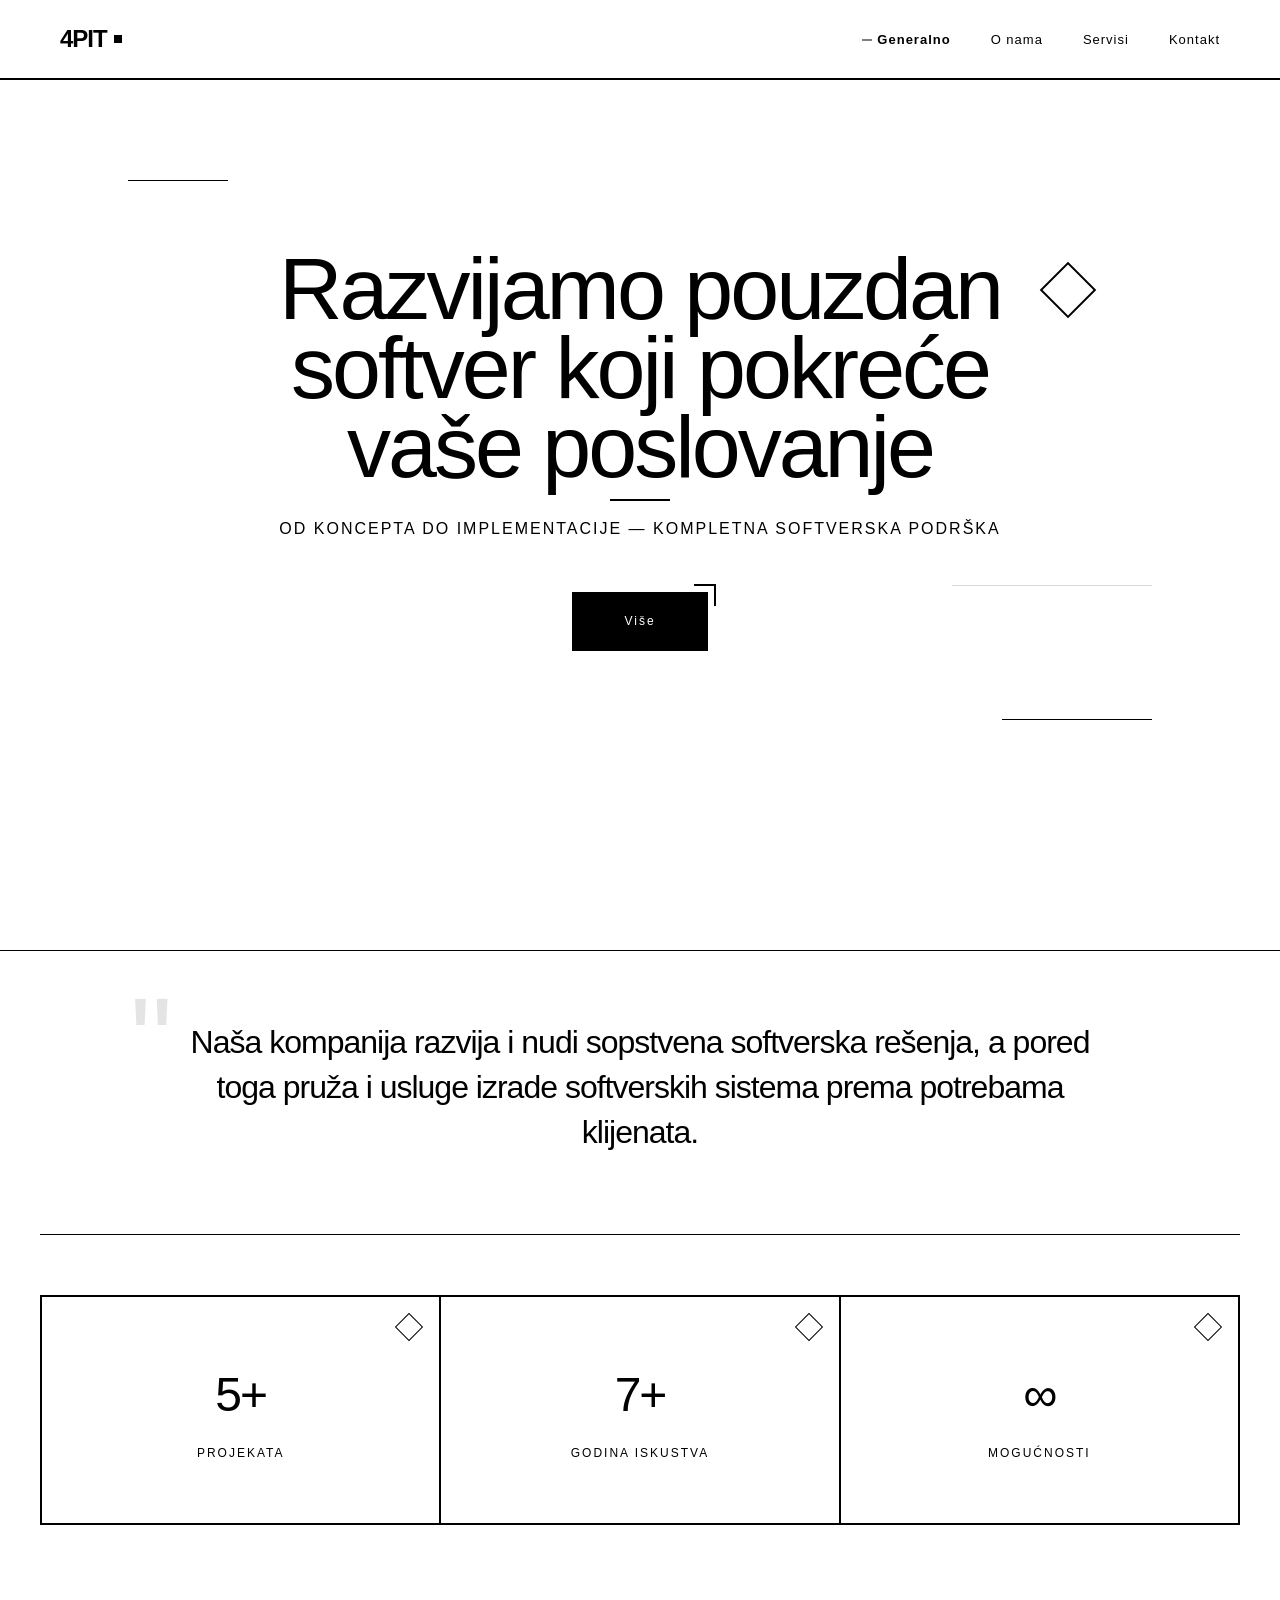
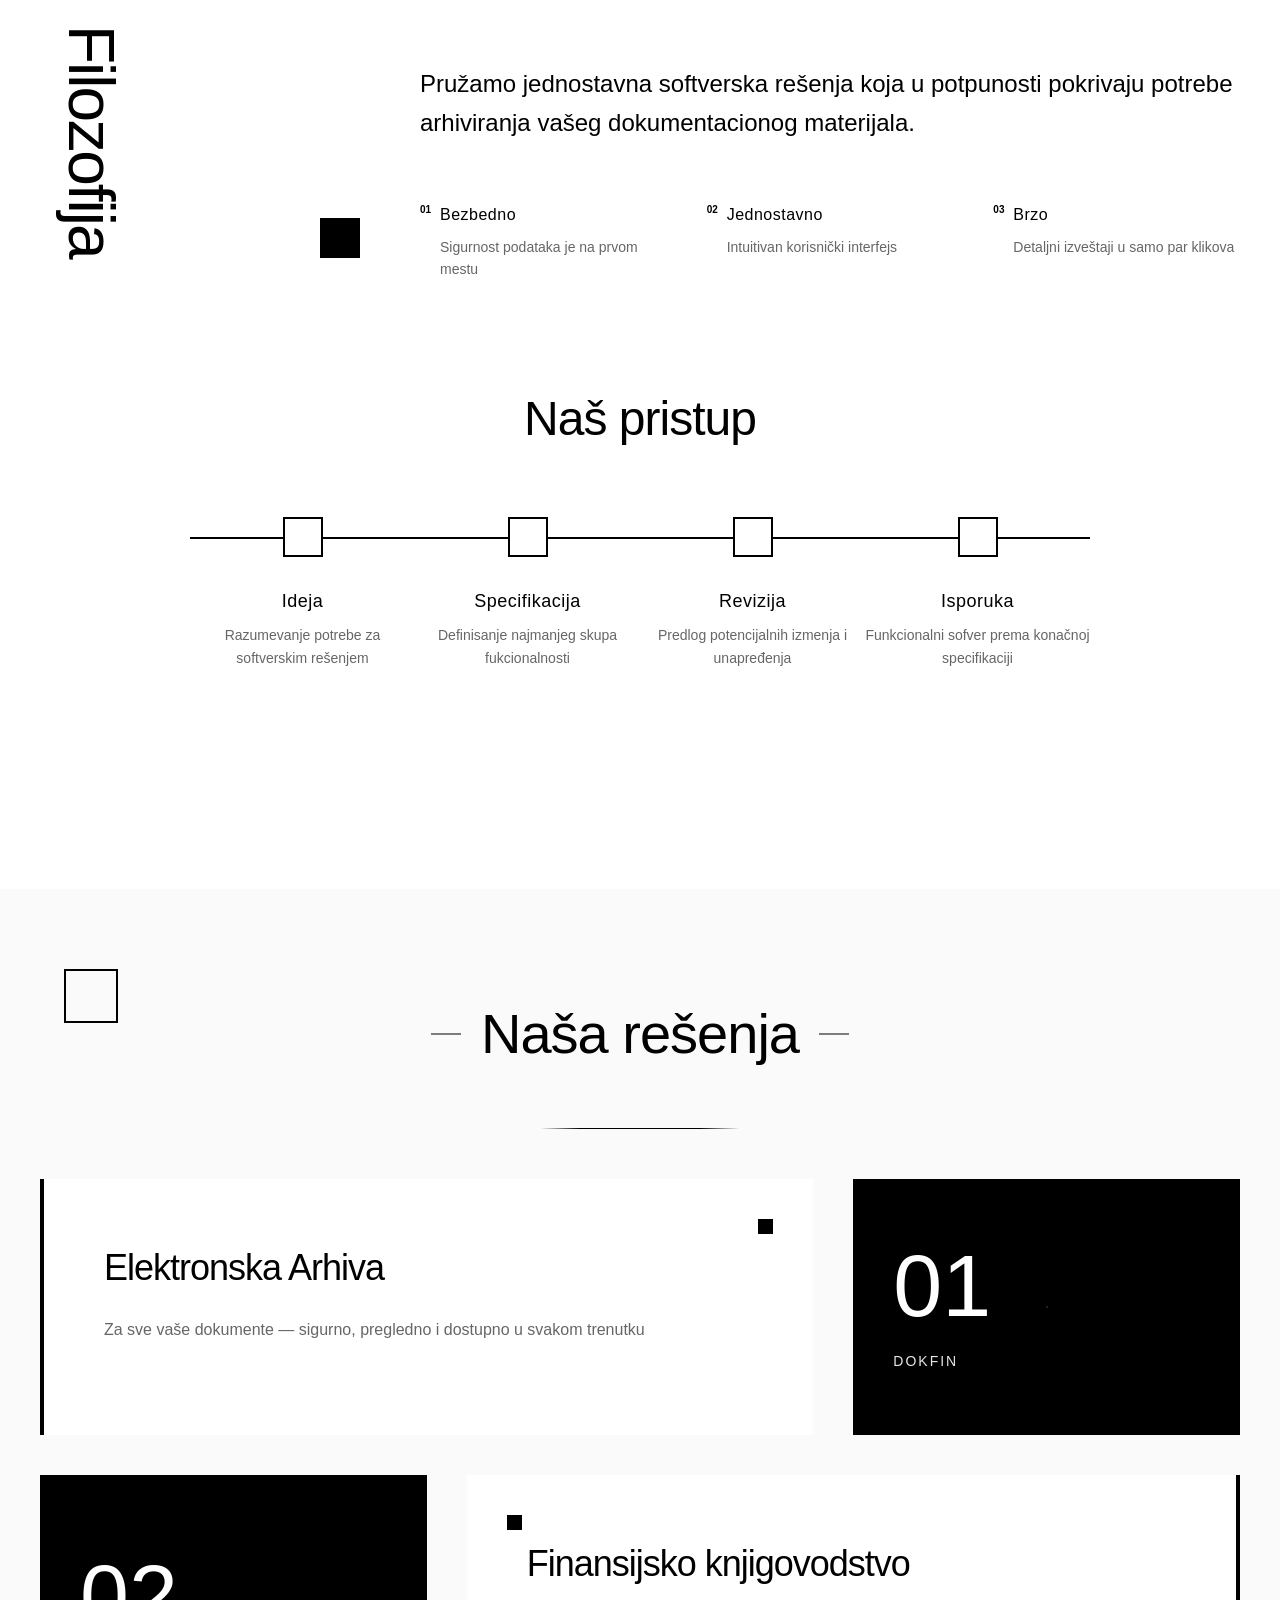
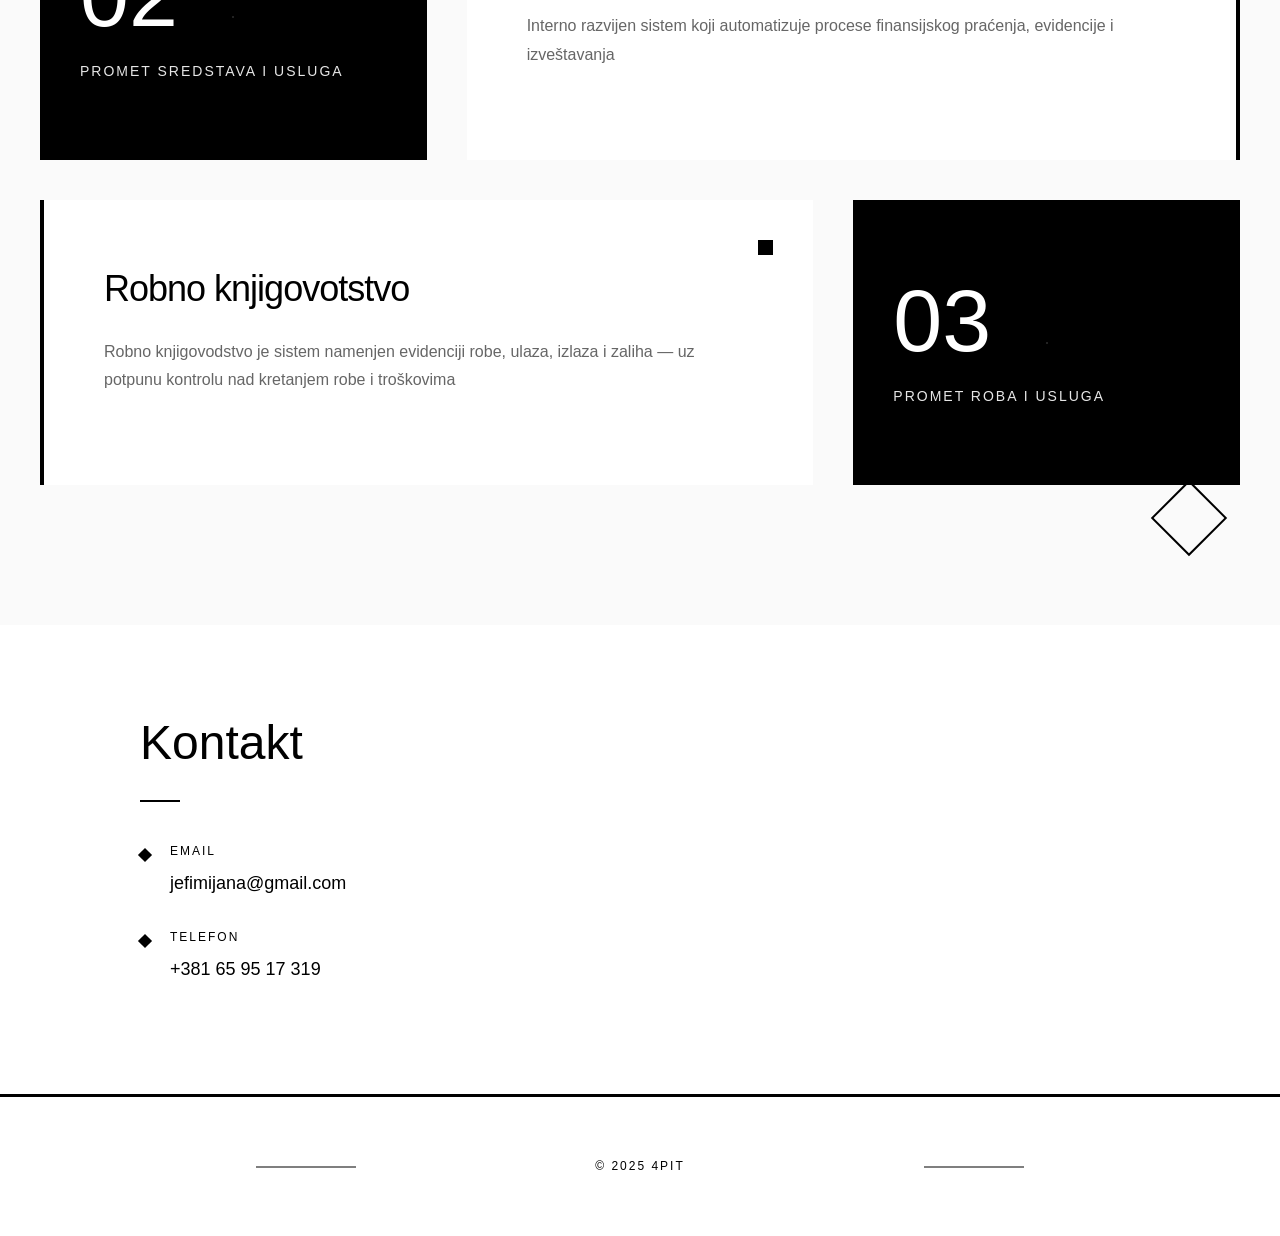
==== index.html @ 0fabfc1c "Refactor" ====
<!DOCTYPE html>
<html lang="sr">

<head>
    <meta charset="UTF-8">
    <meta name="viewport" content="width=device-width, initial-scale=1.0">
    <link rel="icon" type="image/png" href="assets/img/favicon.png">

    <title>4PIT</title>
    <link href="tooplate-minimal-white-style.css" rel="stylesheet">

    <!--

Tooplate 2141 Minimal White

https://www.tooplate.com/view/2141-minimal-white

Free HTML CSS Template

-->
</head>

<body>
    <!-- Navigation -->
    <nav id="navbar">
        <div class="nav-container">
            <a href="#home" class="logo">4PIT</a>
            <div class="menu-toggle" id="menuToggle">
                <span></span>
                <span></span>
                <span></span>
            </div>
            <ul class="nav-links" id="navLinks">
                <li><a href="#home" class="nav-link">Generalno</a></li>
                <li><a href="#about" class="nav-link">O nama</a></li>
                <li><a href="#services" class="nav-link">Servisi</a></li>
                <li><a href="#contact" class="nav-link">Kontakt</a></li>
            </ul>
        </div>
    </nav>

    <!-- Section 1: Hero -->
    <section id="home" class="hero">
        <!-- Animated Objects (Reduced) -->
        <div class="floating-objects">
            <div class="floating-circle"></div>
            <div class="floating-circle"></div>
            <div class="floating-square"></div>
            <div class="floating-line"></div>
        </div>

        <div class="hero-decoration"></div>
        <div class="hero-content">
            <h1>Razvijamo pouzdan softver koji pokreće vaše poslovanje</h1>
            <p class="subtitle">Od koncepta do implementacije — kompletna softverska podrška</p>
            <a href="#about" class="cta-button">Više</a>
        </div>
    </section>

    <!-- Section 2: About - Mixed Layouts -->
    <section id="about" class="about">
        <div class="container">
            <!-- Introduction with large quote -->
            <div class="about-intro fade-in">
                <div class="quote-block">
                    <span class="quote-mark">"</span>
                    <h3>Naša kompanija razvija i nudi sopstvena softverska rešenja, a pored toga
                        pruža i usluge izrade softverskih sistema prema potrebama klijenata.</h3>
                </div>
            </div>

            <div class="black-line"></div>

            <!-- Stats Section -->
            <div class="stats-grid fade-in">
                <div class="stat-item">
                    <div class="stat-number">5+</div>
                    <div class="stat-label">Projekata</div>
                    <div class="stat-decoration"></div>
                </div>
                <div class="stat-item">
                    <div class="stat-number">7+</div>
                    <div class="stat-label">Godina iskustva</div>
                    <div class="stat-decoration"></div>
                </div>
                <div class="stat-item">
                    <div class="stat-number">∞</div>
                    <div class="stat-label">Mogućnosti</div>
                    <div class="stat-decoration"></div>
                </div>
            </div>

            <!-- Philosophy Section with offset layout -->
            <div class="philosophy-section fade-in">
                <div class="philosophy-header">
                    <h2>Filozofija</h2>
                    <div class="header-decoration"></div>
                </div>
                <div class="philosophy-content">
                    <div class="philosophy-main">
                        <p class="lead-text">Pružamo jednostavna softverska rešenja koja u potpunosti pokrivaju potrebe
                            arhiviranja vašeg dokumentacionog materijala.</p>
                    </div>
                    <div class="philosophy-points">
                        <div class="point-item">
                            <span class="point-number">01</span>
                            <h4>Bezbedno</h4>
                            <p>Sigurnost podataka je na prvom mestu</p>
                        </div>
                        <div class="point-item">
                            <span class="point-number">02</span>
                            <h4>Jednostavno</h4>
                            <p>Intuitivan korisnički interfejs</p>
                        </div>
                        <div class="point-item">
                            <span class="point-number">03</span>
                            <h4>Brzo</h4>
                            <p>Detaljni izveštaji u samo par klikova</p>
                        </div>
                    </div>
                </div>
            </div>

            <!-- Process Timeline -->
            <div class="process-timeline fade-in">
                <h2 class="section-subtitle">Naš pristup</h2>
                <div class="timeline-container">
                    <div class="timeline-line"></div>
                    <div class="timeline-item">
                        <div class="timeline-dot"></div>
                        <div class="timeline-content">
                            <h4>Ideja</h4>
                            <p>Razumevanje potrebe za softverskim rešenjem</p>
                        </div>
                    </div>
                    <div class="timeline-item">
                        <div class="timeline-dot"></div>
                        <div class="timeline-content">
                            <h4>Specifikacija</h4>
                            <p>Definisanje najmanjeg skupa fukcionalnosti</p>
                        </div>
                    </div>
                    <div class="timeline-item">
                        <div class="timeline-dot"></div>
                        <div class="timeline-content">
                            <h4>Revizija</h4>
                            <p>Predlog potencijalnih izmenja i unapređenja</p>
                        </div>
                    </div>
                    <div class="timeline-item">
                        <div class="timeline-dot"></div>
                        <div class="timeline-content">
                            <h4>Isporuka</h4>
                            <p>Funkcionalni sofver prema konačnoj specifikaciji</p>
                        </div>
                    </div>
                </div>
            </div>
        </div>
    </section>

    <!-- Section 3: Services - Asymmetric Grid -->
    <section id="services" class="services">
        <div class="container">
            <div class="services-header fade-in">
                <h2>Naša rešenja</h2>
            </div>

            <div class="asymmetric-grid fade-in">
                <div class="service-large">
                    <h3>Elektronska Arhiva</h3>
                    <p>Za sve vaše dokumente — sigurno, pregledno i dostupno u svakom trenutku</p>
                </div>
                <div class="service-small">
                    <div class="service-number">01</div>
                    <h4>DokFin</h4>
                </div>
            </div>

            <div class="asymmetric-grid reverse fade-in">
                <div class="service-small">
                    <div class="service-number">02</div>
                    <h4>Promet sredstava i usluga</h4>
                </div>
                <div class="service-large">
                    <h3>Finansijsko knjigovodstvo</h3>
                    <p>Interno razvijen sistem koji automatizuje procese finansijskog praćenja, evidencije i izveštavanja</p>
                </div>
            </div>

            <div class="asymmetric-grid fade-in">
                <div class="service-large">
                    <h3>Robno knjigovotstvo</h3>
                    <p>Robno knjigovodstvo je sistem namenjen evidenciji robe, ulaza, izlaza i zaliha — uz potpunu
                        kontrolu nad kretanjem robe i troškovima</p>
                </div>
                <div class="service-small">
                    <div class="service-number">03</div>
                    <h4>Promet roba i usluga</h4>
                </div>
            </div>
        </div>
    </section>

    <!-- Section 4: Contact -->
    <section id="contact" class="contact">
        <div class="container">
            <div class="contact-grid fade-in">
                <div class="contact-info">
                    <h2>Kontakt</h2>
                    <div class="info-item">
                        <h4>Email</h4>
                        <p>jefimijana@gmail.com</p>
                    </div>
                    <div class="info-item">
                        <h4>Telefon</h4>
                        <p>+381 65 95 17 319</p>
                    </div>
                </div>
            </div>
        </div>
    </section>

    <!-- Footer -->
    <footer>
        <p>© 2025 4PIT</p>
    </footer>
    <script src="tooplate-minimal-script.js"></script>
</body>

</html>
---- tooplate-minimal-white-style.css ----
/*

Tooplate 2141 Minimal White

https://www.tooplate.com/view/2141-minimal-white

*/

@charset "utf-8";

/* CSS Document */

 * {
            margin: 0;
            padding: 0;
            box-sizing: border-box;
        }

        body {
            font-family: -apple-system, BlinkMacSystemFont, 'Segoe UI', Roboto, 'Helvetica Neue', Arial, sans-serif;
            line-height: 1.6;
            color: #000;
            background: #fff;
            overflow-x: hidden;
            user-select: auto;
        }

        /* Decorative Elements */
        .black-line {
            width: 100%;
            height: 1px;
            background: #000;
            margin: 60px 0;
        }

        .black-block {
            width: 20px;
            height: 20px;
            background: #000;
            position: absolute;
        }

        .vertical-line {
            width: 1px;
            height: 100px;
            background: #000;
            margin: 40px auto;
        }

        /* Navigation */
        nav {
            position: fixed;
            top: 0;
            width: 100%;
            background: rgba(255, 255, 255, 0.98);
            backdrop-filter: blur(10px);
            z-index: 1000;
            padding: 20px 0;
            border-bottom: 2px solid #000;
            transition: all 0.3s ease;
        }

        nav.scrolled {
            padding: 15px 0;
            box-shadow: 0 2px 20px rgba(0, 0, 0, 0.1);
        }

        .nav-container {
            max-width: 1200px;
            margin: 0 auto;
            padding: 0 20px;
            display: flex;
            justify-content: space-between;
            align-items: center;
        }

        .logo {
            font-size: 24px;
            font-weight: 700;
            letter-spacing: -1px;
            position: relative;
            color: #000;
            text-decoration: none;
        }

        .logo::after {
            content: '';
            position: absolute;
            right: -15px;
            top: 50%;
            transform: translateY(-50%);
            width: 8px;
            height: 8px;
            background: #000;
        }

        /* Hamburger Menu */
        .menu-toggle {
            display: none;
            flex-direction: column;
            justify-content: center;
            align-items: center;
            width: 30px;
            height: 30px;
            cursor: pointer;
            z-index: 1001;
        }

        .menu-toggle span {
            display: block;
            width: 25px;
            height: 2px;
            background: #000;
            margin: 3px 0;
            transition: all 0.3s ease;
        }

        .menu-toggle.active span:nth-child(1) {
            transform: rotate(45deg) translate(5px, 5px);
        }

        .menu-toggle.active span:nth-child(2) {
            opacity: 0;
        }

        .menu-toggle.active span:nth-child(3) {
            transform: rotate(-45deg) translate(7px, -6px);
        }

        .nav-links {
            display: flex;
            gap: 40px;
            list-style: none;
        }

        .nav-links a {
            color: #000;
            text-decoration: none;
            font-size: 13px;
            font-weight: 500;
            letter-spacing: 1px;
            transition: all 0.3s ease;
            position: relative;
        }

        .nav-links a::before {
            content: '';
            position: absolute;
            left: -15px;
            top: 50%;
            transform: translateY(-50%);
            width: 0;
            height: 1px;
            background: #000;
            transition: width 0.3s ease;
        }

        .nav-links a:hover::before,
        .nav-links a.active::before {
            width: 10px;
        }

        .nav-links a.active {
            font-weight: 700;
        }

        /* Section 1: Hero */
        .hero {
            min-height: 100vh;
            display: flex;
            align-items: center;
            justify-content: center;
            padding: 80px 20px;
            position: relative;
            overflow: hidden;
        }

        .hero::before {
            content: '';
            position: absolute;
            top: 20%;
            left: 10%;
            width: 100px;
            height: 1px;
            background: #000;
            animation: slideRight 8s ease-in-out infinite;
        }

        .hero::after {
            content: '';
            position: absolute;
            bottom: 20%;
            right: 10%;
            width: 150px;
            height: 1px;
            background: #000;
            animation: slideLeft 8s ease-in-out infinite;
        }

        .hero-decoration {
            position: absolute;
            top: 30%;
            right: 15%;
            width: 40px;
            height: 40px;
            border: 2px solid #000;
            transform: rotate(45deg);
            animation: rotateSquare 10s linear infinite;
        }

        /* Animated Objects (Reduced) */
        .floating-objects {
            position: absolute;
            width: 100%;
            height: 100%;
            top: 0;
            left: 0;
            pointer-events: none;
            z-index: 1;
        }

        .floating-circle {
            position: absolute;
            width: 80px;
            height: 80px;
            border: 1px solid #000;
            border-radius: 50%;
            opacity: 0.2;
            animation: floatUp 18s ease-in-out infinite;
        }

        .floating-circle:nth-child(1) {
            left: 10%;
            bottom: -100px;
            animation-delay: 0s;
            width: 60px;
            height: 60px;
        }

        .floating-circle:nth-child(2) {
            right: 15%;
            bottom: -100px;
            animation-delay: 8s;
            width: 100px;
            height: 100px;
        }

        .floating-square {
            position: absolute;
            width: 30px;
            height: 30px;
            background: #000;
            opacity: 0.08;
            animation: floatDiagonal 25s linear infinite;
            top: 40%;
            left: -50px;
        }

        .floating-line {
            position: absolute;
            height: 1px;
            background: #000;
            opacity: 0.15;
            animation: expandContract 10s ease-in-out infinite;
            width: 200px;
            top: 65%;
            right: 10%;
            transform-origin: center;
        }

        .hero-content {
            text-align: center;
            max-width: 800px;
            animation: fadeInUp 1s ease;
            position: relative;
            z-index: 2;
        }

        /* Animations */
        @keyframes floatUp {
            0%, 100% {
                transform: translateY(0) scale(1);
                opacity: 0;
            }
            10% {
                opacity: 0.2;
            }
            50% {
                transform: translateY(-600px) scale(1.1);
                opacity: 0.05;
            }
            90% {
                opacity: 0;
            }
        }

        @keyframes floatDiagonal {
            0% {
                transform: translate(0, 0) rotate(0deg);
            }
            100% {
                transform: translate(1400px, -300px) rotate(360deg);
            }
        }

        @keyframes expandContract {
            0%, 100% {
                transform: scaleX(0.5) rotate(0deg);
            }
            50% {
                transform: scaleX(1.2) rotate(180deg);
            }
        }

        @keyframes rotateSquare {
            0% {
                transform: rotate(45deg) scale(1);
            }
            25% {
                transform: rotate(135deg) scale(1.1);
            }
            50% {
                transform: rotate(225deg) scale(1);
            }
            75% {
                transform: rotate(315deg) scale(0.9);
            }
            100% {
                transform: rotate(405deg) scale(1);
            }
        }

        @keyframes slideRight {
            0%, 100% {
                transform: translateX(0);
                opacity: 0.5;
            }
            50% {
                transform: translateX(50px);
                opacity: 1;
            }
        }

        @keyframes slideLeft {
            0%, 100% {
                transform: translateX(0);
                opacity: 0.5;
            }
            50% {
                transform: translateX(-50px);
                opacity: 1;
            }
        }

        .hero h1 {
            font-size: clamp(48px, 8vw, 88px);
            font-weight: 100;
            letter-spacing: -3px;
            margin-bottom: 30px;
            line-height: 0.9;
            position: relative;
        }

        .hero h1::after {
            content: '';
            position: absolute;
            bottom: -15px;
            left: 50%;
            transform: translateX(-50%);
            width: 60px;
            height: 2px;
            background: #000;
        }

        .hero .subtitle {
            font-size: 16px;
            color: #000;
            font-weight: 400;
            margin-bottom: 50px;
            letter-spacing: 2px;
            text-transform: uppercase;
        }

        .cta-button {
            display: inline-block;
            padding: 18px 50px;
            background: #000;
            color: #fff;
            text-decoration: none;
            font-size: 12px;
            letter-spacing: 2px;
            transition: all 0.3s ease;
            border: 2px solid #000;
            position: relative;
        }

        .cta-button::before {
            content: '';
            position: absolute;
            top: -10px;
            right: -10px;
            width: 20px;
            height: 20px;
            border-top: 2px solid #000;
            border-right: 2px solid #000;
        }

        .cta-button:hover {
            background: transparent;
            color: #000;
            transform: translate(-5px, -5px);
        }

        /* Section 2: About - Mixed Layouts */
        .about {
            padding: 120px 20px;
            background: #fff;
            position: relative;
        }

        .about::before {
            content: '';
            position: absolute;
            top: 50px;
            left: 0;
            width: 100%;
            height: 1px;
            background: #000;
        }

        .container {
            max-width: 1200px;
            margin: 0 auto;
        }

        /* Quote Block */
        .about-intro {
            margin-bottom: 80px;
        }

        .quote-block {
            max-width: 900px;
            margin: 0 auto;
            text-align: center;
            position: relative;
        }

        .quote-mark {
            font-size: 120px;
            line-height: 1;
            font-weight: 100;
            position: absolute;
            top: -40px;
            left: -60px;
            opacity: 0.1;
        }

        .quote-block h3 {
            font-size: 32px;
            font-weight: 300;
            line-height: 1.4;
            letter-spacing: -1px;
            margin-bottom: 30px;
        }

        .quote-author {
            display: flex;
            align-items: center;
            justify-content: center;
            gap: 20px;
        }

        .author-line {
            width: 50px;
            height: 1px;
            background: #000;
        }

        .quote-author p {
            font-size: 14px;
            letter-spacing: 1px;
            text-transform: uppercase;
            font-weight: 500;
        }

        /* Stats Grid */
        .stats-grid {
            display: grid;
            grid-template-columns: repeat(auto-fit, minmax(200px, 1fr));
            gap: 2px;
            background: #000;
            padding: 2px;
            margin-bottom: 100px;
        }

        .stat-item {
            background: #fff;
            padding: 60px 20px;
            text-align: center;
            position: relative;
        }

        .stat-number {
            font-size: 48px;
            font-weight: 100;
            letter-spacing: -2px;
            margin-bottom: 10px;
        }

        .stat-label {
            font-size: 12px;
            letter-spacing: 2px;
            text-transform: uppercase;
            font-weight: 500;
        }

        .stat-decoration {
            position: absolute;
            top: 20px;
            right: 20px;
            width: 20px;
            height: 20px;
            border: 1px solid #000;
            transform: rotate(45deg);
        }

        /* Philosophy Section */
        .philosophy-section {
            display: grid;
            grid-template-columns: 300px 1fr;
            gap: 80px;
            margin-bottom: 100px;
            align-items: start;
        }

        .philosophy-header {
            position: relative;
        }

        .philosophy-header h2 {
            font-size: 64px;
            font-weight: 100;
            letter-spacing: -2px;
            writing-mode: vertical-rl;
            text-orientation: mixed;
        }

        .header-decoration {
            position: absolute;
            bottom: 0;
            right: -20px;
            width: 40px;
            height: 40px;
            background: #000;
        }

        .philosophy-content {
            padding-top: 40px;
        }

        .lead-text {
            font-size: 24px;
            line-height: 1.6;
            margin-bottom: 60px;
            font-weight: 300;
        }

        .philosophy-points {
            display: grid;
            grid-template-columns: repeat(3, 1fr);
            gap: 40px;
        }

        .point-item {
            position: relative;
            padding-left: 20px;
        }

        .point-number {
            position: absolute;
            left: 0;
            top: 0;
            font-size: 10px;
            font-weight: 700;
        }

        .point-item h4 {
            font-size: 16px;
            font-weight: 500;
            margin-bottom: 8px;
            letter-spacing: 0.5px;
        }

        .point-item p {
            font-size: 14px;
            color: #666;
            line-height: 1.6;
        }

        /* Process Timeline */
        .process-timeline {
            margin-bottom: 100px;
        }

        .section-subtitle {
            font-size: 48px;
            font-weight: 100;
            text-align: center;
            margin-bottom: 60px;
            letter-spacing: -1px;
        }

        .timeline-container {
            position: relative;
            display: flex;
            justify-content: space-between;
            max-width: 900px;
            margin: 0 auto;
        }

        .timeline-line {
            position: absolute;
            top: 20px;
            left: 0;
            right: 0;
            height: 2px;
            background: #000;
            z-index: 0;
        }

        .timeline-item {
            position: relative;
            text-align: center;
            flex: 1;
        }

        .timeline-dot {
            width: 40px;
            height: 40px;
            background: #fff;
            border: 2px solid #000;
            margin: 0 auto 30px;
            position: relative;
            z-index: 1;
            transition: all 0.3s ease;
        }

        .timeline-item:hover .timeline-dot {
            background: #000;
            transform: rotate(45deg);
        }

        .timeline-content h4 {
            font-size: 18px;
            font-weight: 500;
            margin-bottom: 8px;
            letter-spacing: 0.5px;
        }

        .timeline-content p {
            font-size: 14px;
            color: #666;
        }

        /* Values Grid */
        .values-section {
            text-align: center;
        }

        .values-header {
            display: flex;
            align-items: center;
            justify-content: center;
            gap: 30px;
            margin-bottom: 60px;
        }

        .values-header h2 {
            font-size: 48px;
            font-weight: 100;
            letter-spacing: -1px;
        }

        .black-square {
            width: 15px;
            height: 15px;
            background: #000;
        }

        .values-grid {
            display: grid;
            grid-template-columns: repeat(4, 1fr);
            gap: 0;
        }

        .value-card {
            padding: 60px 20px;
            border: 1px solid #000;
            transition: all 0.3s ease;
        }

        .value-card.black {
            background: #000;
            color: #fff;
        }

        .value-icon {
            font-size: 48px;
            font-weight: 100;
            margin-bottom: 20px;
        }

        .value-card h4 {
            font-size: 14px;
            letter-spacing: 2px;
            text-transform: uppercase;
            font-weight: 500;
        }

        .value-card:hover {
            transform: translateY(-10px);
        }

        .split-layout {
            display: grid;
            grid-template-columns: 1fr 2px 1fr;
            gap: 60px;
            align-items: center;
            margin-top: 80px;
        }

        .split-divider {
            width: 2px;
            height: 300px;
            background: #000;
            justify-self: center;
        }

        .split-left {
            text-align: right;
            padding-right: 20px;
        }

        .split-left h2 {
            font-size: 64px;
            font-weight: 100;
            letter-spacing: -2px;
            margin-bottom: 30px;
            position: relative;
        }

        .split-left h2::before {
            content: '';
            position: absolute;
            left: -40px;
            top: 50%;
            width: 30px;
            height: 30px;
            background: #000;
            transform: translateY(-50%);
        }

        .split-right {
            padding-left: 20px;
        }

        .split-right p {
            font-size: 18px;
            line-height: 2;
            margin-bottom: 30px;
        }

        .accent-box {
            display: inline-block;
            padding: 10px 20px;
            border: 1px solid #000;
            font-size: 12px;
            letter-spacing: 1px;
            text-transform: uppercase;
            position: relative;
        }

        .accent-box::after {
            content: '';
            position: absolute;
            bottom: -5px;
            right: -5px;
            width: 100%;
            height: 100%;
            background: #000;
            z-index: -1;
        }

        /* Section 3: Services - Asymmetric Grid */
        .services {
            padding: 100px 20px;
            background: #fafafa;
            position: relative;
        }

        .services::before,
        .services::after {
            content: '';
            position: absolute;
            width: 50px;
            height: 50px;
            border: 2px solid #000;
        }

        .services::before {
            top: 80px;
            left: 5%;
            animation: rotateSlowly 20s linear infinite;
        }

        .services::after {
            bottom: 80px;
            right: 5%;
            transform: rotate(45deg);
            animation: rotateSlowly 20s linear infinite reverse;
        }

        @keyframes rotateSlowly {
            from { transform: rotate(0deg); }
            to { transform: rotate(360deg); }
        }

        .services-header {
            text-align: center;
            margin-bottom: 80px;
            position: relative;
        }

        .services-header h2 {
            font-size: 56px;
            font-weight: 100;
            letter-spacing: -1px;
            margin-bottom: 20px;
            position: relative;
            display: inline-block;
        }

        .services-header h2::before,
        .services-header h2::after {
            content: '';
            position: absolute;
            width: 30px;
            height: 1px;
            background: #000;
            top: 50%;
            transform: translateY(-50%);
        }

        .services-header h2::before {
            left: -50px;
        }

        .services-header h2::after {
            right: -50px;
        }

        .services-header::after {
            content: '';
            position: absolute;
            bottom: -30px;
            left: 50%;
            transform: translateX(-50%);
            width: 200px;
            height: 1px;
            background: linear-gradient(to right, transparent, #000 20%, #000 80%, transparent);
        }

        .asymmetric-grid {
            display: grid;
            grid-template-columns: 2fr 1fr;
            gap: 40px;
            margin-bottom: 40px;
            position: relative;
        }

        .asymmetric-grid.reverse {
            grid-template-columns: 1fr 2fr;
        }

        .service-large * {
            position: relative;
            z-index: 1;
        }

        .service-large {
            background: #fff;
            padding: 60px;
            border-left: 4px solid #000;
            position: relative;
            transition: all 0.4s cubic-bezier(0.25, 0.46, 0.45, 0.94);
            overflow: hidden;
        }

        .service-large::before {
            content: '';
            position: absolute;
            top: 0;
            left: -100%;
            width: 100%;
            height: 100%;
            background: rgba(0, 0, 0, 0.02);
            transition: left 0.6s ease;
            pointer-events: none;
        }

        .service-large:hover::before {
            left: 0;
        }

        .service-large::after {
            content: '';
            position: absolute;
            top: 40px;
            right: 40px;
            width: 15px;
            height: 15px;
            background: #000;
            transition: all 0.3s ease;
            pointer-events: none;
            z-index: 0;
        }

        .service-large:hover::after {
            transform: scale(1.5) rotate(45deg);
        }

        .service-large:hover {
            transform: translateX(10px);
            border-left-width: 8px;
        }

        .asymmetric-grid.reverse .service-large {
            border-left: none;
            border-right: 4px solid #000;
        }

        .asymmetric-grid.reverse .service-large::after {
            right: auto;
            left: 40px;
        }

        .asymmetric-grid.reverse .service-large:hover {
            transform: translateX(-10px);
            border-right-width: 8px;
        }

        .service-small {
            background: #000;
            color: #fff;
            padding: 40px;
            display: flex;
            flex-direction: column;
            justify-content: center;
            position: relative;
            overflow: hidden;
            transition: all 0.4s ease;
        }

        .service-small::before {
            content: '';
            position: absolute;
            top: 50%;
            left: 50%;
            transform: translate(-50%, -50%);
            width: 0;
            height: 0;
            border: 1px solid rgba(255, 255, 255, 0.2);
            border-radius: 50%;
            transition: all 0.6s ease;
            pointer-events: none;
        }

        .service-small:hover::before {
            width: 200px;
            height: 200px;
        }

        .service-number {
            font-size: 88px;
            font-weight: 100;
            line-height: 1;
            margin-bottom: 20px;
            transition: all 0.3s ease;
            position: relative;
        }

        .service-small:hover .service-number {
            transform: scale(1.1);
        }

        .service-large h3,
        .service-large p {
            position: relative;
            z-index: 1;
            user-select: text;
        }

        .service-large h3 {
            font-size: 36px;
            font-weight: 300;
            margin-bottom: 20px;
            letter-spacing: -1px;
            display: inline-block;
        }

        .service-large h3::after {
            content: '';
            position: absolute;
            bottom: -10px;
            left: 0;
            width: 0;
            height: 1px;
            background: #000;
            transition: width 0.3s ease;
        }

        .service-large:hover h3::after {
            width: 100%;
        }

        .service-large p {
            color: #666;
            line-height: 1.8;
            font-size: 16px;
            margin-bottom: 30px;
            user-select: text;
            -webkit-user-select: text;
            -moz-user-select: text;
            -ms-user-select: text;
        }

        .service-tag {
            display: inline-block;
            padding: 8px 16px;
            border: 1px solid #000;
            font-size: 11px;
            letter-spacing: 1px;
            text-transform: uppercase;
            margin-top: 20px;
            transition: all 0.3s ease;
            cursor: pointer;
            position: relative;
            z-index: 1;
            text-decoration: none;
            color: #000;
        }

        .service-tag:hover {
            background: #000;
            color: #fff;
            transform: translateY(-2px);
        }

        .service-small h4 {
            font-size: 14px;
            letter-spacing: 2px;
            text-transform: uppercase;
            font-weight: 400;
            opacity: 0.9;
            transition: all 0.3s ease;
        }

        .service-small:hover h4 {
            opacity: 1;
            letter-spacing: 3px;
        }

        /* Section 4: Contact - Minimal Form */
        .contact {
            background: #fff;
            /* position: relative; */
        }

        .contact-grid {
            display: grid;
            grid-template-columns: 1fr 1px 1fr;
            /* gap: 80px; */
            max-width: 1000px;
            margin: 80px auto 0;
        }

        .contact-divider {
            background: #000;
            width: 1px;
            height: 100%;
        }

        .contact-info {
            padding-right: 40px;
        }

        .contact-info h2 {
            font-size: 48px;
            font-weight: 100;
            margin-bottom: 60px;
            position: relative;
        }

        .contact-info h2::after {
            content: '';
            position: absolute;
            bottom: -20px;
            left: 0;
            width: 40px;
            height: 2px;
            background: #000;
        }

        .info-item {
            margin-bottom: 30px;
            padding-left: 30px;
            position: relative;
        }

        .info-item::before {
            content: '';
            position: absolute;
            left: 0;
            top: 8px;
            width: 10px;
            height: 10px;
            background: #000;
            transform: rotate(45deg);
        }

        .info-item h4 {
            font-size: 12px;
            letter-spacing: 2px;
            text-transform: uppercase;
            margin-bottom: 8px;
            font-weight: 500;
        }

        .info-item p {
            font-size: 18px;
            font-weight: 300;
        }

        .contact-form {
            padding-left: 40px;
        }

        .form-group {
            margin-bottom: 40px;
            position: relative;
        }

        .form-group input,
        .form-group textarea {
            width: 100%;
            padding: 15px 0;
            border: none;
            border-bottom: 2px solid #000;
            background: transparent;
            font-size: 16px;
            font-family: inherit;
            transition: all 0.3s ease;
        }

        .form-group input:focus,
        .form-group textarea:focus {
            outline: none;
            padding-left: 20px;
        }

        .form-group label {
            position: absolute;
            left: 0;
            top: 15px;
            font-size: 14px;
            letter-spacing: 1px;
            text-transform: uppercase;
            transition: all 0.3s ease;
            pointer-events: none;
        }

        .form-group input:focus + label,
        .form-group input:not(:placeholder-shown) + label,
        .form-group textarea:focus + label,
        .form-group textarea:not(:placeholder-shown) + label {
            top: -20px;
            font-size: 11px;
            font-weight: 500;
        }

        .submit-btn {
            padding: 18px 60px;
            background: #000;
            color: #fff;
            border: 2px solid #000;
            font-size: 12px;
            letter-spacing: 2px;
            cursor: pointer;
            transition: all 0.3s ease;
            text-transform: uppercase;
            position: relative;
        }

        .submit-btn::before {
            content: '';
            position: absolute;
            bottom: -8px;
            left: -8px;
            width: 30px;
            height: 30px;
            border-bottom: 2px solid #000;
            border-left: 2px solid #000;
        }

        .submit-btn:hover {
            background: transparent;
            color: #000;
            transform: translate(3px, 3px);
        }

        /* Footer */
        footer {
            margin-top: 80px;
            padding: 60px 20px;
            text-align: center;
            border-top: 3px solid #000;
            background: #fff;
            position: relative;
        }

        footer::before,
        footer::after {
            content: '';
            position: absolute;
            top: 50%;
            transform: translateY(-50%);
            width: 100px;
            height: 1px;
            background: #000;
        }

        footer::before {
            left: 20%;
        }

        footer::after {
            right: 20%;
        }

        footer p {
            color: #000;
            font-size: 12px;
            letter-spacing: 2px;
            text-transform: uppercase;
            font-weight: 500;
        }

        /* Animations */
        @keyframes fadeInUp {
            from {
                opacity: 0;
                transform: translateY(30px);
            }
            to {
                opacity: 1;
                transform: translateY(0);
            }
        }

        .fade-in {
            opacity: 0;
            transform: translateY(30px);
            transition: all 0.8s ease;
        }

        .fade-in.visible {
            opacity: 1;
            transform: translateY(0);
        }

        /* Mobile responsive */
        @media (max-width: 1000px) {
            footer::before,
            footer::after {
                display: none;
            }
        }

        @media (max-width: 768px) {
            .menu-toggle {
                display: flex;
            }

            .nav-links {
                display: none;
                position: fixed;
                top: 0;
                right: 0;
                width: 100%;
                height: 100vh;
                background: rgba(255, 255, 255, 0.98);
                flex-direction: column;
                justify-content: center;
                align-items: center;
                gap: 30px;
                z-index: 1000;
            }

            .nav-links.active {
                display: flex;
            }

            .nav-links a {
                font-size: 18px;
                letter-spacing: 2px;
            }

            .nav-links a::before {
                display: none;
            }

            .nav-links a.active {
                position: relative;
            }

            .nav-links a.active::after {
                content: '';
                position: absolute;
                bottom: -10px;
                left: 50%;
                transform: translateX(-50%);
                width: 30px;
                height: 2px;
                background: #000;
            }

            /* About section mobile */
            .quote-mark {
                font-size: 80px;
                left: -30px;
                top: -20px;
            }

            .quote-block h3 {
                font-size: 24px;
            }

            .stats-grid {
                grid-template-columns: repeat(2, 1fr);
            }

            .philosophy-section {
                grid-template-columns: 1fr;
                gap: 40px;
            }

            .philosophy-header h2 {
                writing-mode: horizontal-tb;
                font-size: 48px;
            }

            .header-decoration {
                position: static;
                width: 60px;
                height: 2px;
                margin-top: 20px;
            }

            .philosophy-points {
                grid-template-columns: 1fr;
                gap: 30px;
            }

            .timeline-container {
                flex-direction: column;
                gap: 40px;
            }

            .timeline-line {
                width: 2px;
                height: 100%;
                top: 0;
                left: 20px;
                right: auto;
            }

            .timeline-item {
                display: flex;
                align-items: center;
                gap: 30px;
                text-align: left;
            }

            .timeline-dot {
                margin: 0;
                flex-shrink: 0;
            }

            .values-grid {
                grid-template-columns: repeat(2, 1fr);
            }

            .values-header h2 {
                font-size: 36px;
            }

            .split-layout {
                grid-template-columns: 1fr;
                gap: 40px;
            }

            .split-divider {
                width: 100px;
                height: 2px;
            }

            .split-left {
                text-align: left;
                padding-right: 0;
            }

            .split-left h2::before {
                display: none;
            }

            .asymmetric-grid,
            .asymmetric-grid.reverse {
                grid-template-columns: 1fr;
            }

            .asymmetric-grid.reverse .service-large {
                border-right: none;
                border-left: 4px solid #000;
            }

            .asymmetric-grid.reverse .service-large::after {
                left: auto;
                right: 20px;
            }

            .asymmetric-grid.reverse .service-large:hover {
                transform: translateX(10px);
                border-left-width: 8px;
                border-right-width: 4px;
            }

            .contact-grid {
                grid-template-columns: 1fr;
                gap: 60px;
            }

            .contact-divider {
                width: 100px;
                height: 2px;
                margin: 0 auto;
            }

            .contact-info,
            .contact-form {
                padding: 0;
            }

            .hero h1 {
                font-size: 48px;
            }

            .services-header h2,
            .split-left h2 {
                font-size: 36px;
            }

            .services-header h2::before,
            .services-header h2::after {
                display: none;
            }

            .service-large {
                padding: 40px;
            }

            .service-large::after {
                top: 20px;
                right: 20px;
            }

            .service-tag {
                padding: 6px 12px;
                font-size: 10px;
            }

            .service-number {
                font-size: 60px;
            }

            .hero-decoration {
                display: none;
            }

            .hero::before,
            .hero::after {
                width: 50px;
            }

            /* Hide some animated objects on mobile for performance */
            .floating-objects {
                opacity: 0.5;
            }

            .floating-circle:nth-child(2) {
                display: none;
            }

            .services::before,
            .services::after {
                width: 30px;
                height: 30px;
            }

            footer::before,
            footer::after {
                display: none;
            }
        }
        /* Accessibility - Reduced Motion */
        @media (prefers-reduced-motion: reduce) {
            * {
                animation: none !important;
                transition: none !important;
            }
        }
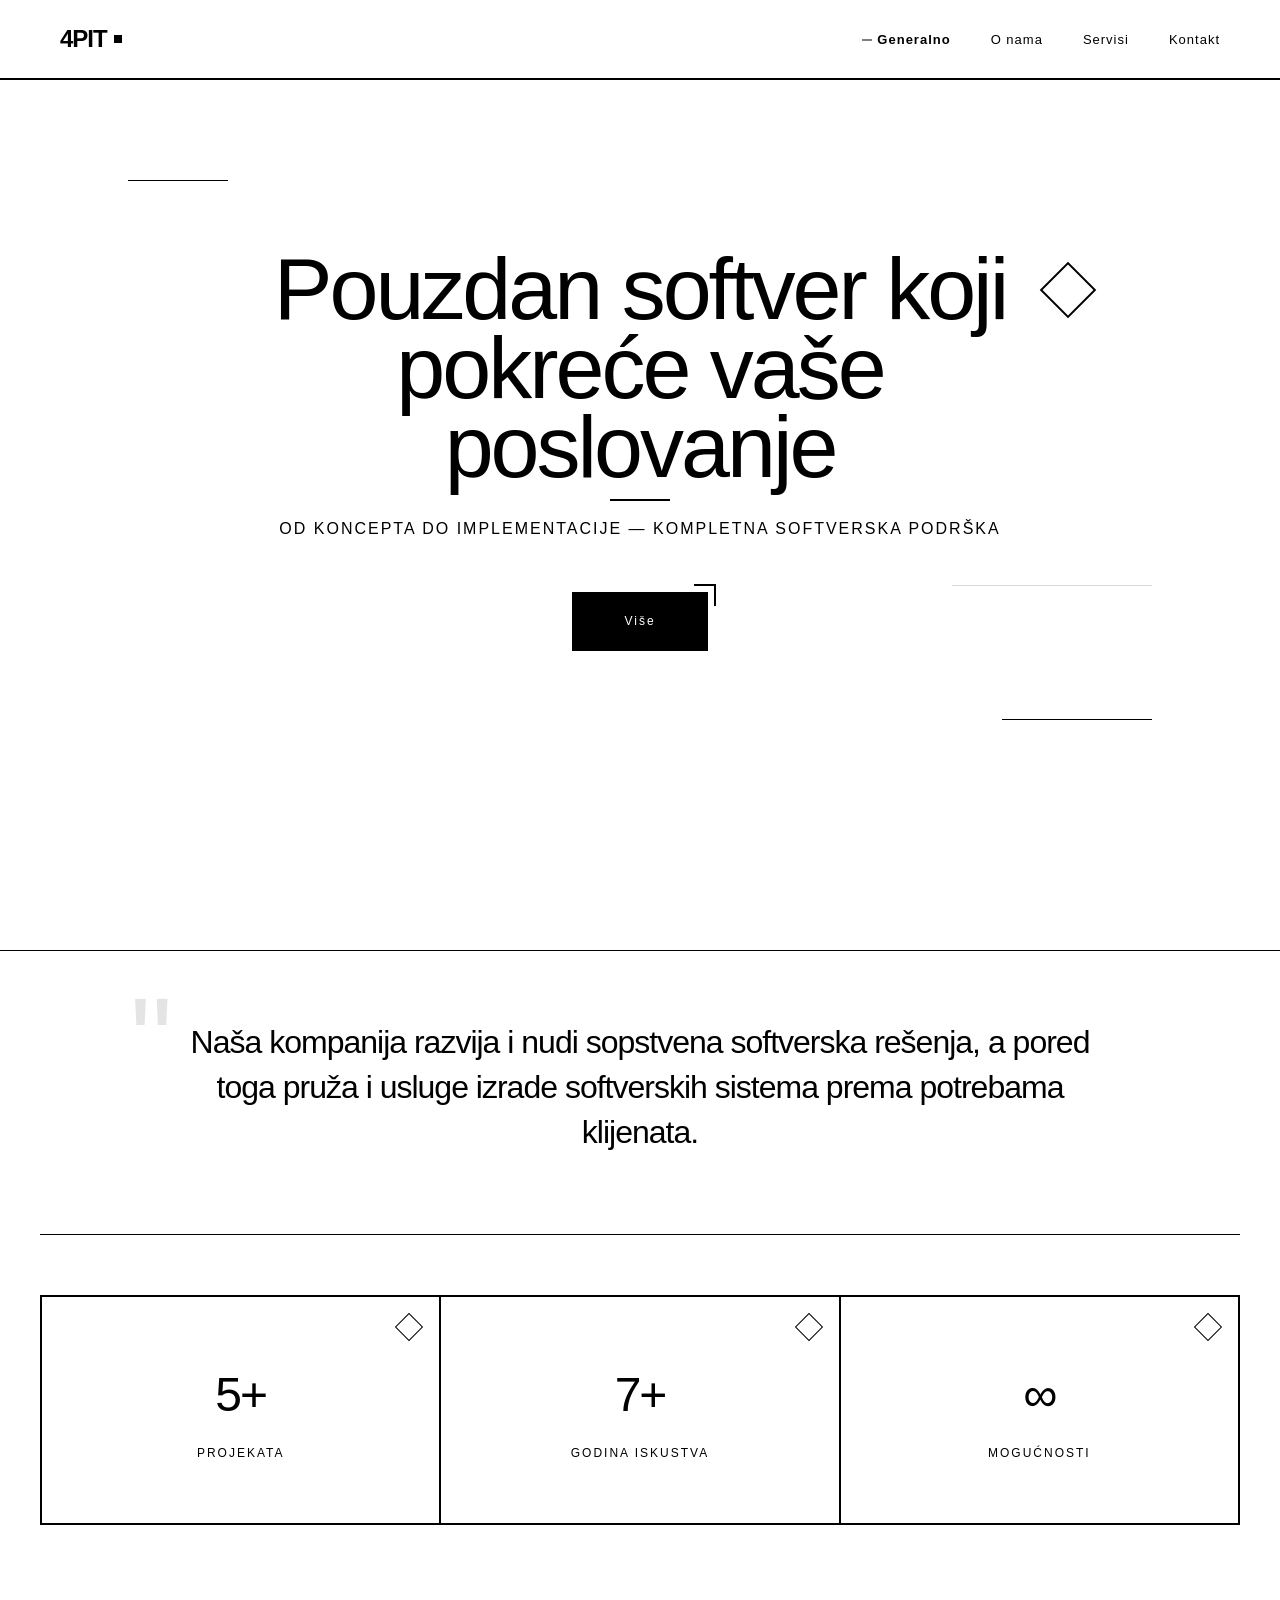
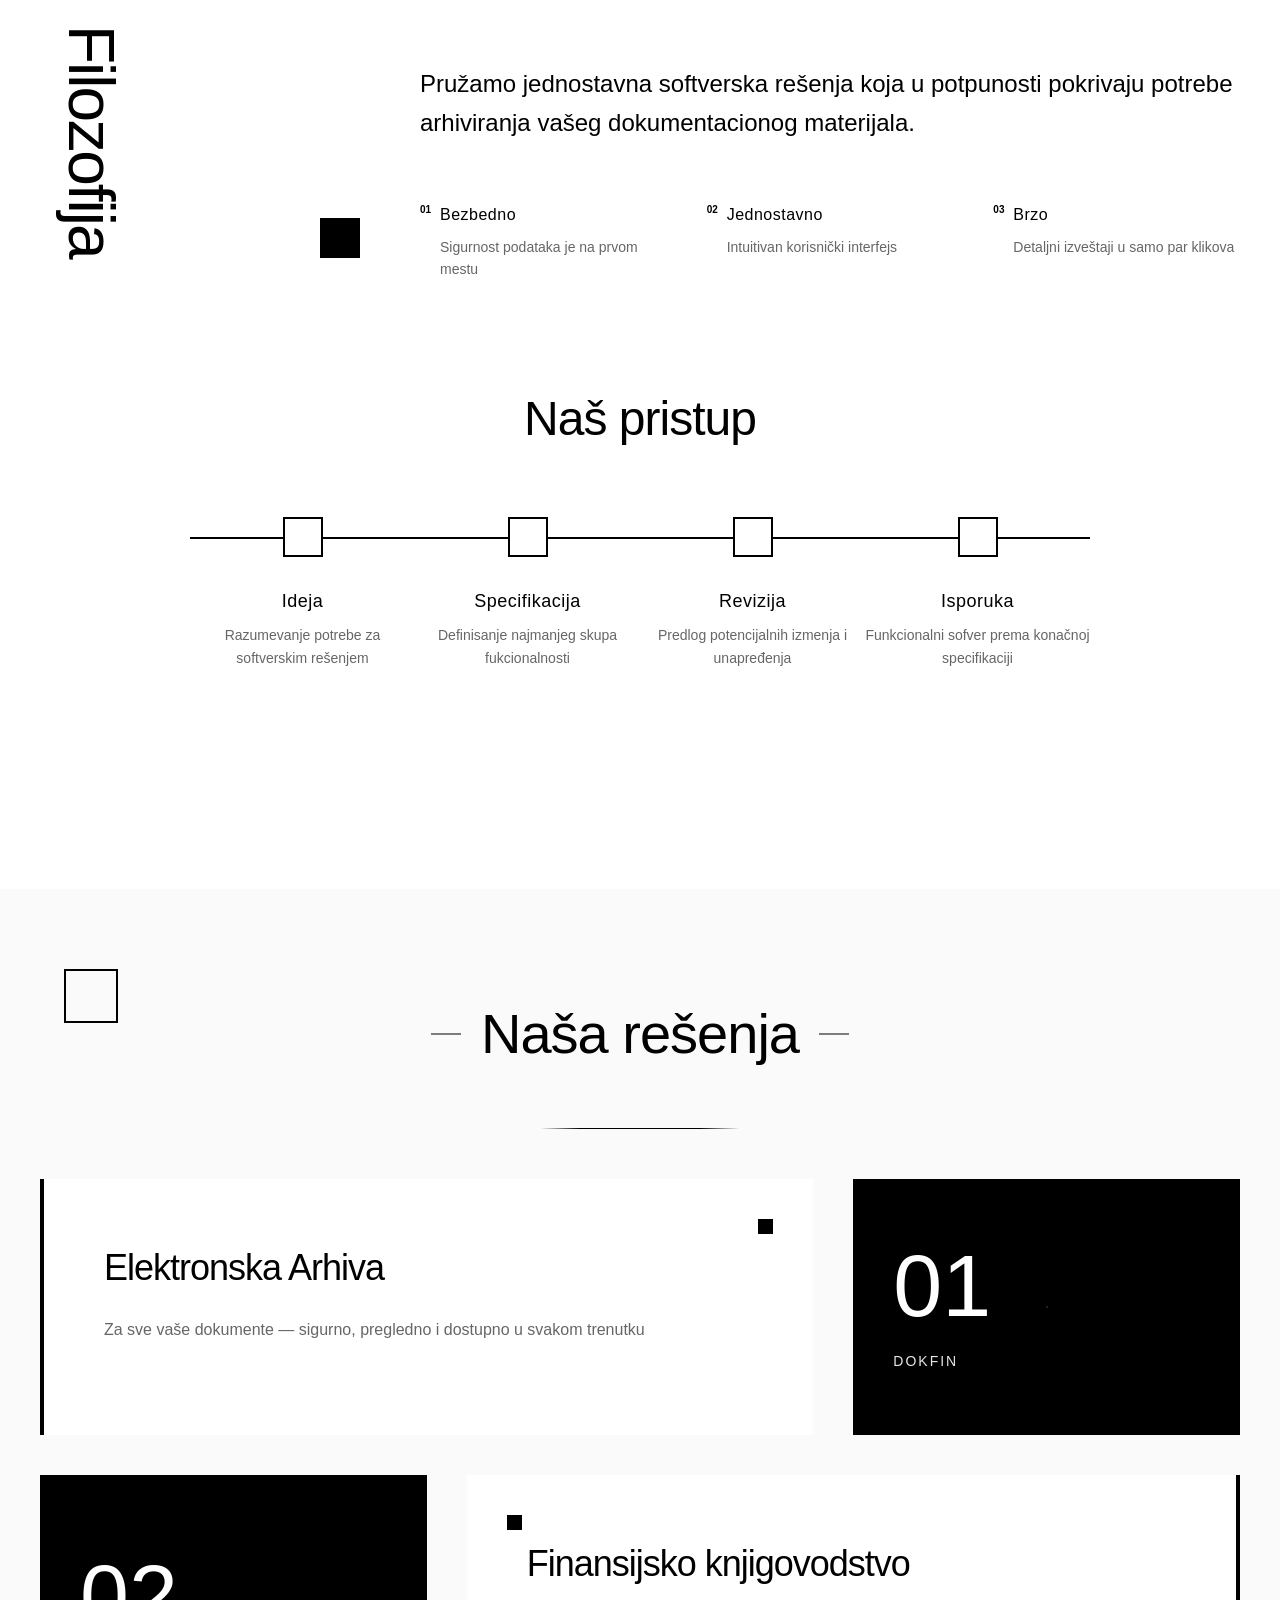
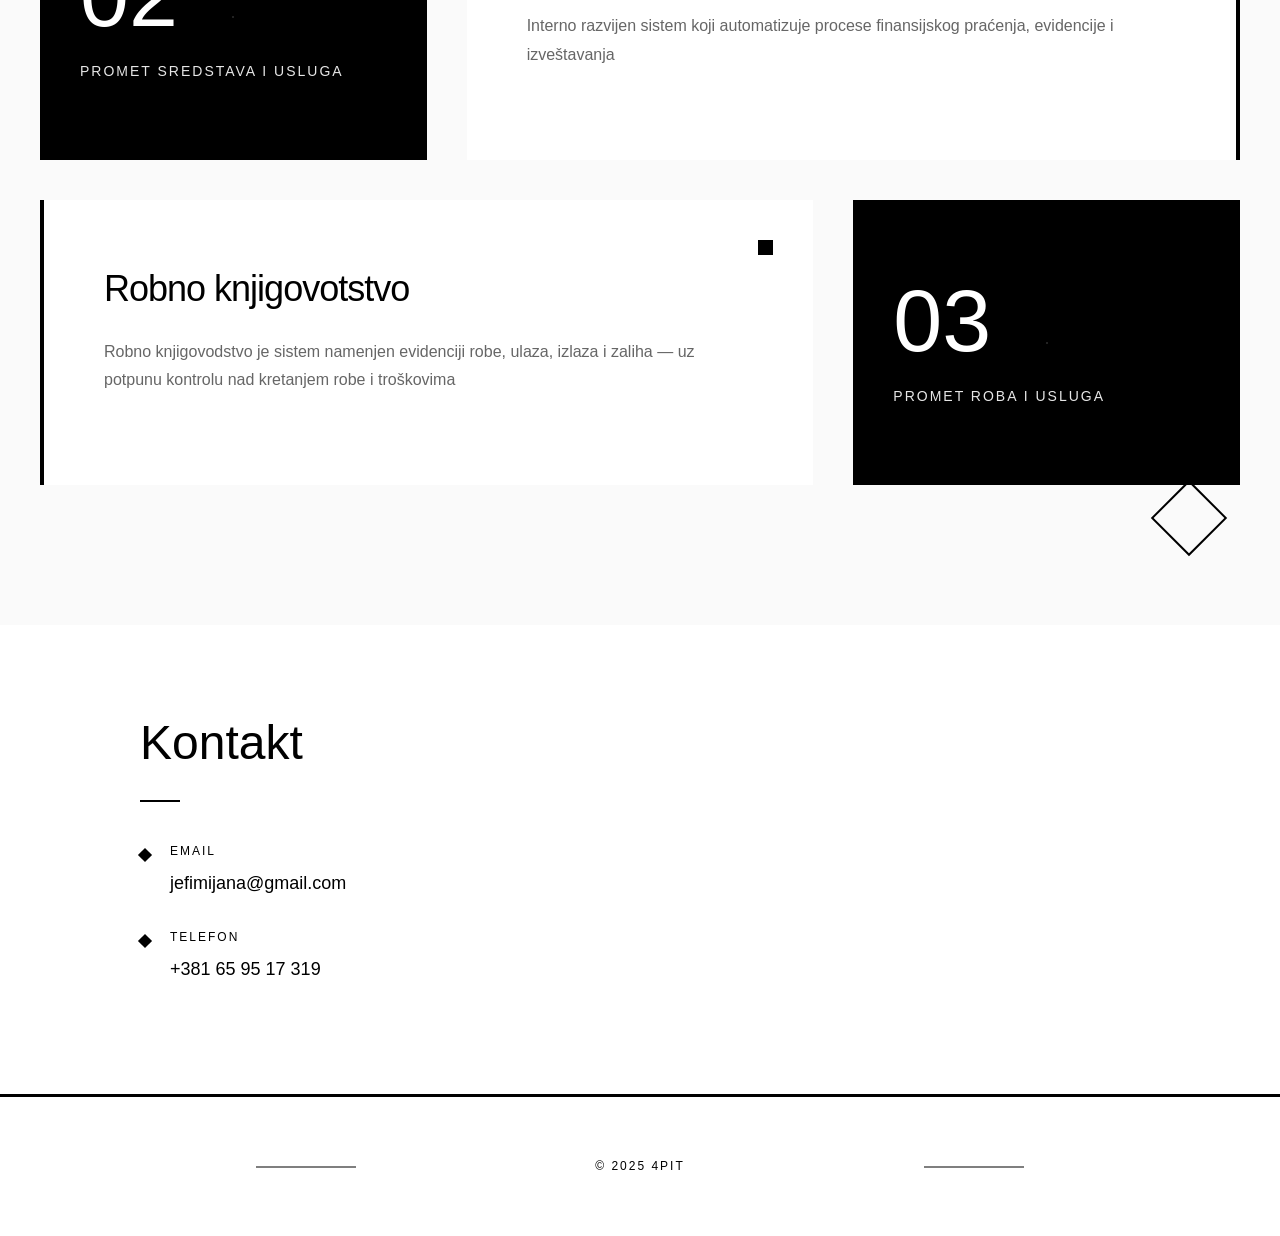
==== commit 89dad8fe: "Refactor" ====
--- a/index.html
+++ b/index.html
@@ -51,7 +51,7 @@
 
         <div class="hero-decoration"></div>
         <div class="hero-content">
-            <h1>Razvijamo pouzdan softver koji pokreće vaše poslovanje</h1>
+            <h1>Pouzdan softver koji pokreće vaše poslovanje</h1>
             <p class="subtitle">Od koncepta do implementacije — kompletna softverska podrška</p>
             <a href="#about" class="cta-button">Više</a>
         </div>
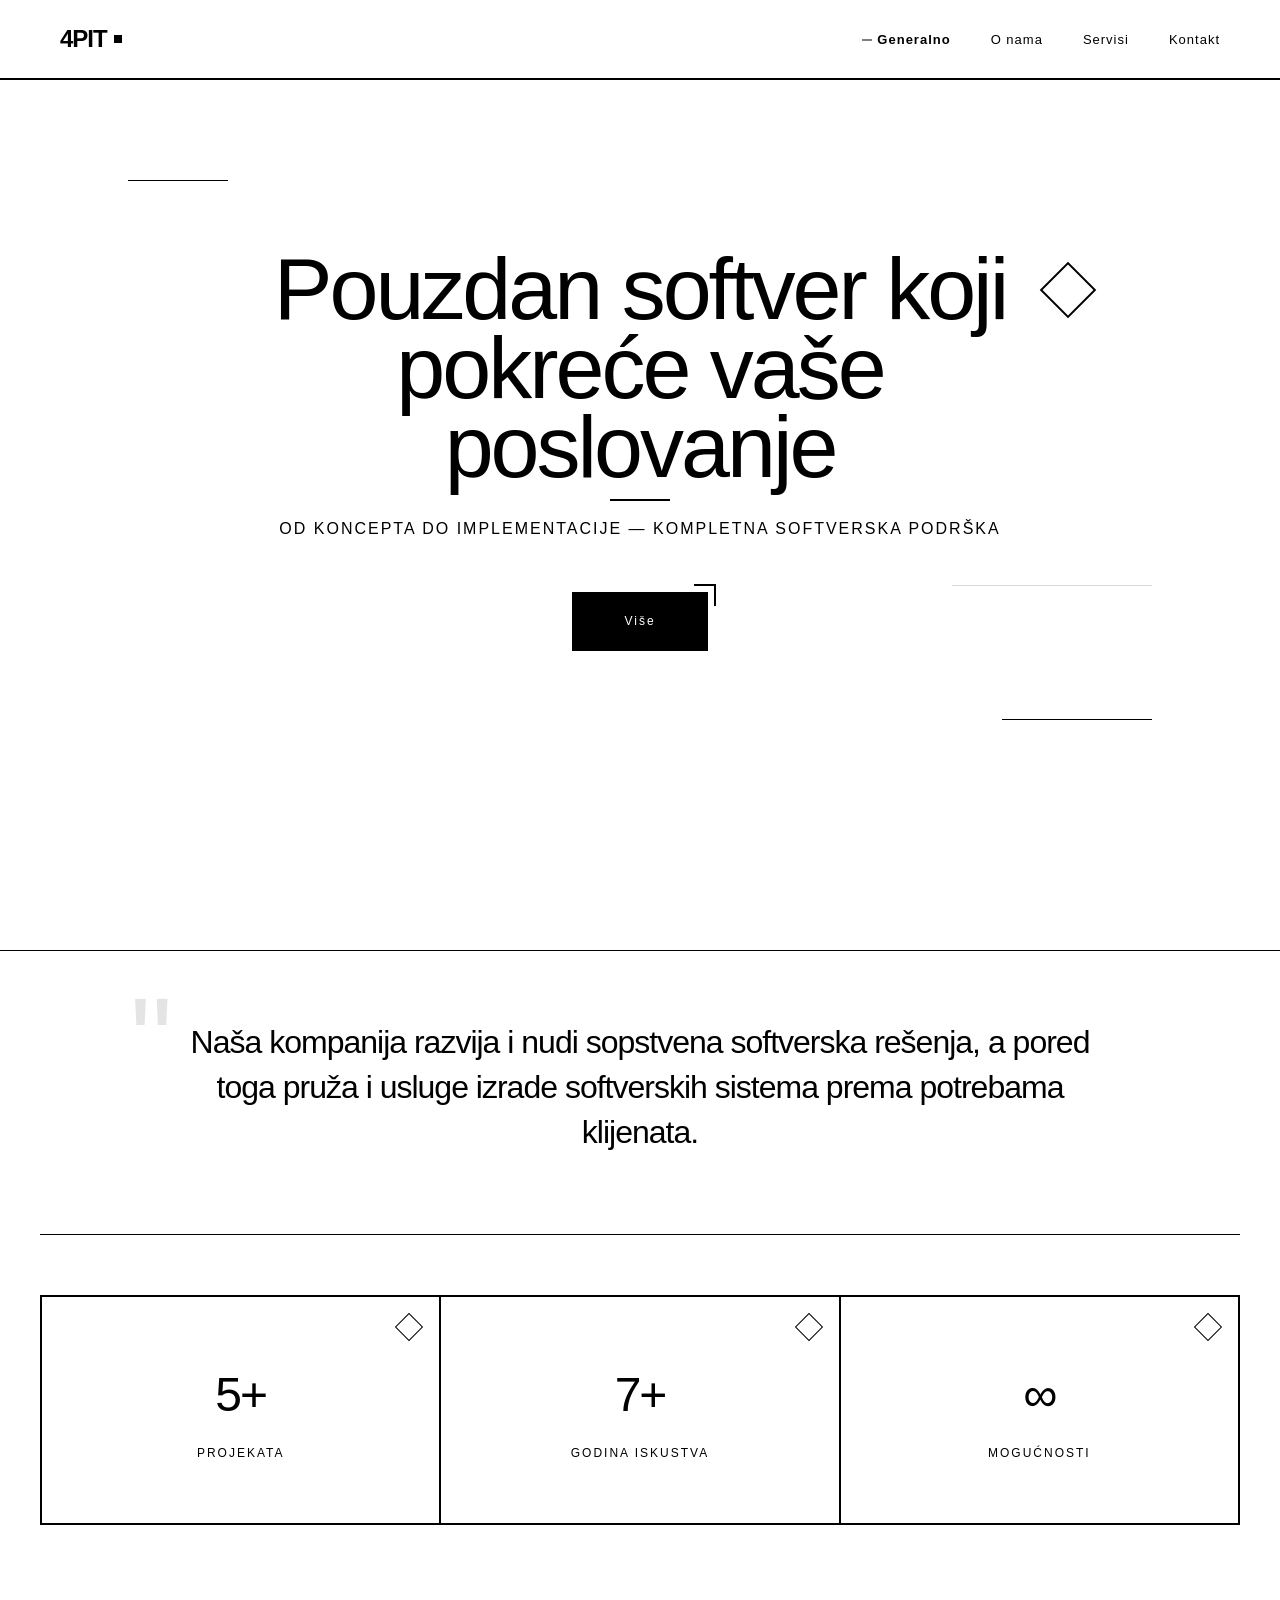
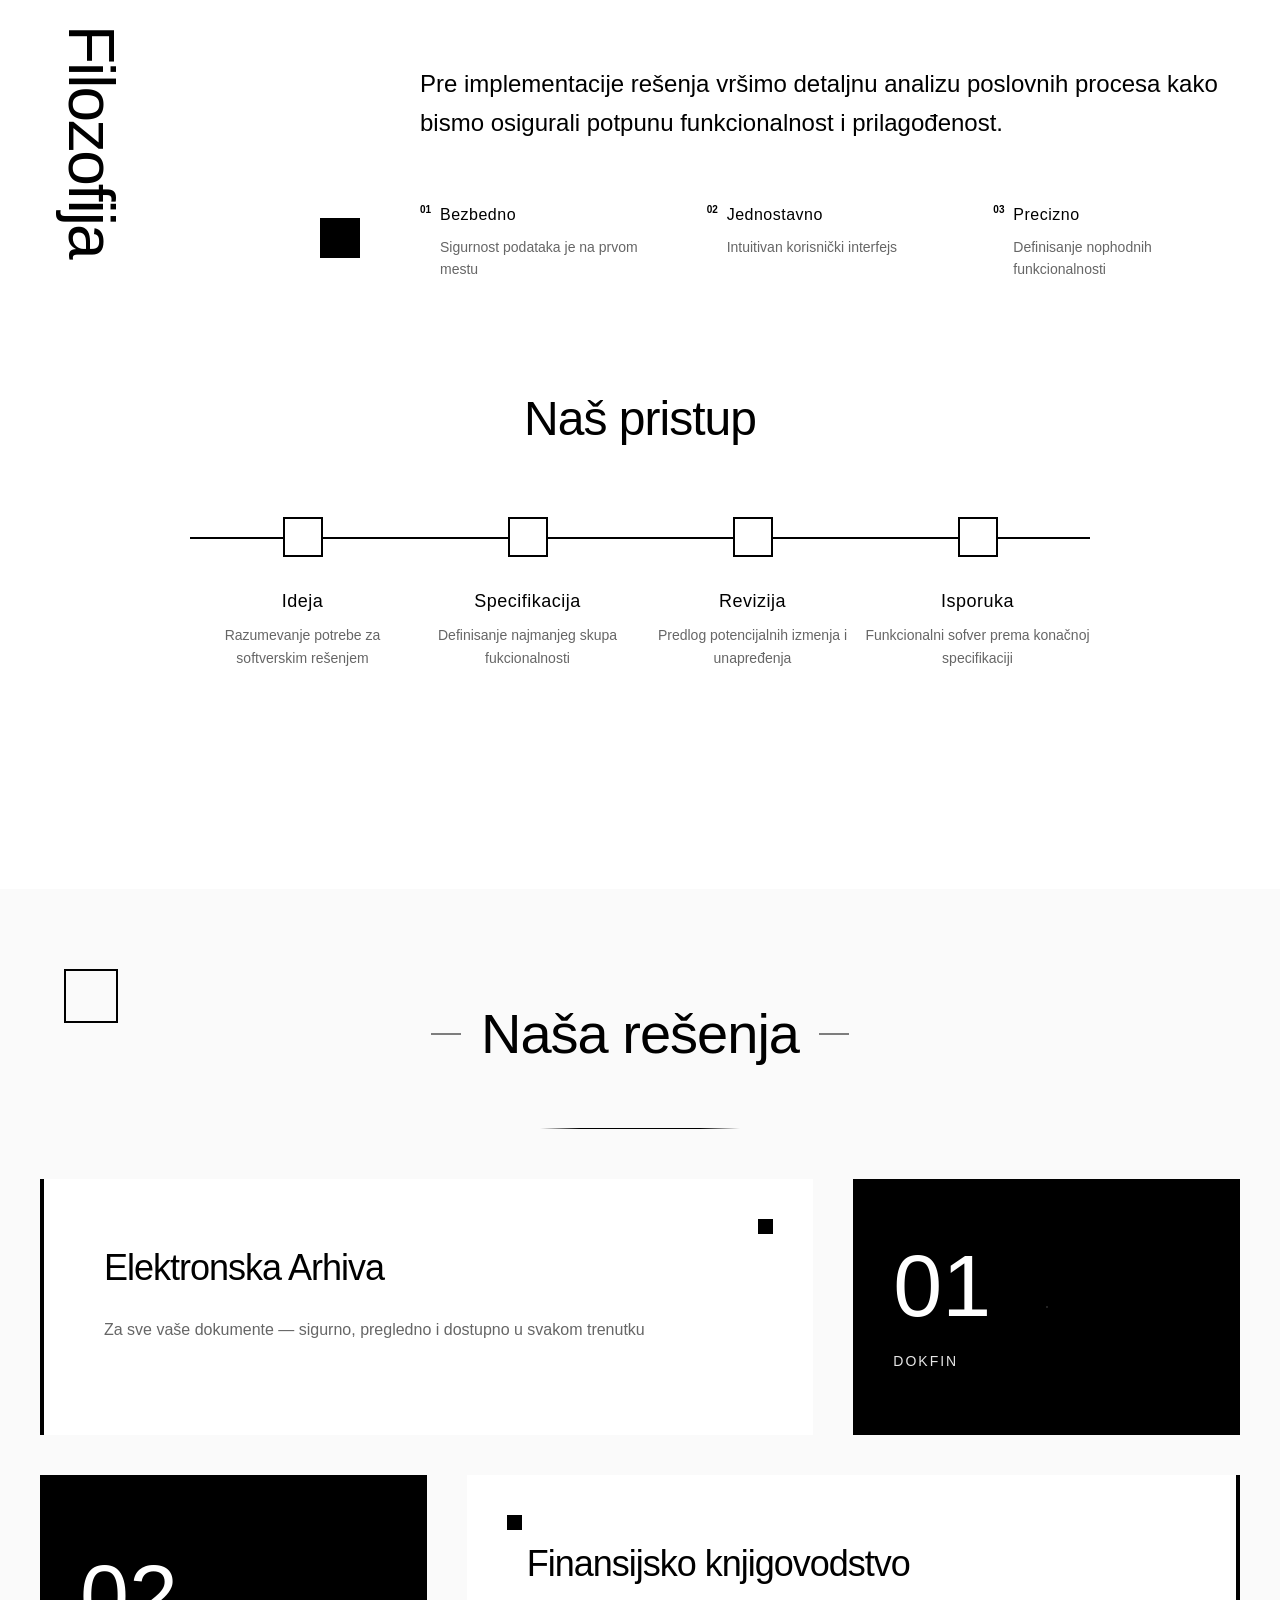
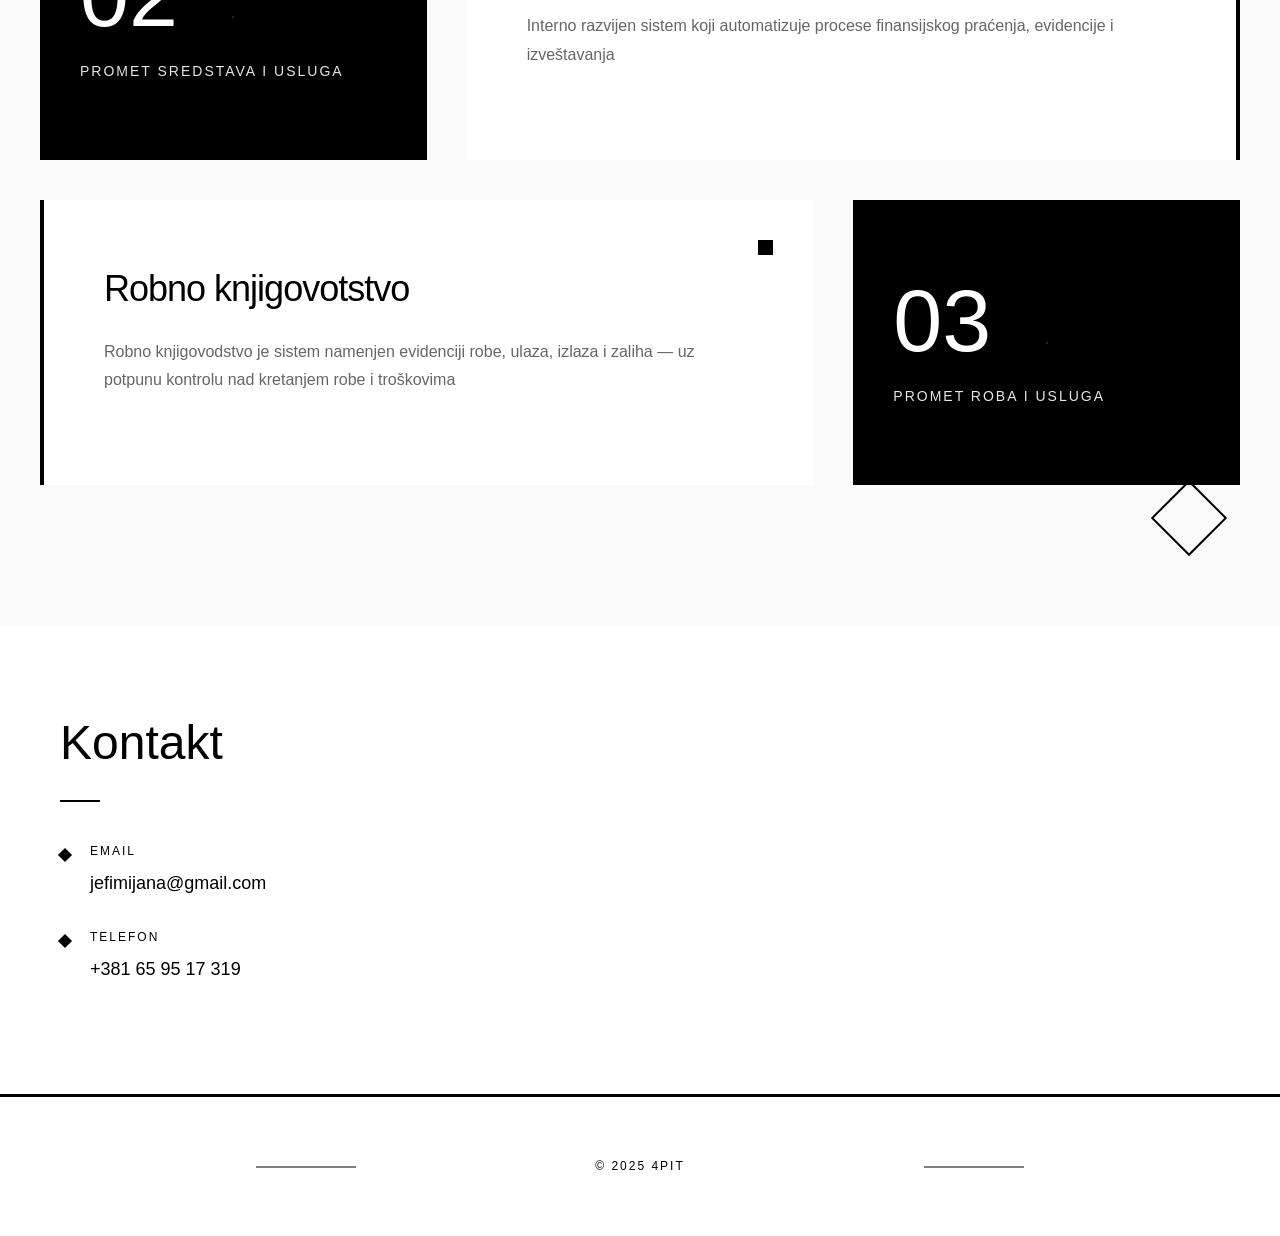
==== commit 29772e55: "Update index page" ====
--- a/index.html
+++ b/index.html
@@ -8,6 +8,23 @@
 
     <title>4PIT</title>
     <link href="tooplate-minimal-white-style.css" rel="stylesheet">
+    <!-- Primary Meta Tags -->
+    <title>Elektronska arhiva, knjigovodstvo i materijalno poslovanje | 4PIT</title>
+    <meta name="title" content="Elektronska arhiva, knjigovodstvo i materijalno poslovanje | 4PIT">
+    <meta name="description"
+        content="Digitalizujte poslovanje uz 4PIT – rešenja za elektronsku arhivu, knjigovodstvo i materijalno poslovanje. Brzo, bezbedno i u skladu sa propisima.">
+
+    <!-- Keywords (optional, for regional SEO) -->
+    <meta name="keywords"
+        content="elektronska arhiva, knjigovodstvo, materijalno poslovanje, arhiviranje dokumenata, finansijsko knjigovodstvo, poslovni softver, digitalna arhiva, ERP rešenja, evidencija robe, fakturisanje, elektronski dokumenti">
+
+    <!-- Open Graph / Facebook -->
+    <meta property="og:type" content="website">
+    <meta property="og:url" content="https://4pit.rs/">
+    <meta property="og:title" content="Elektronska arhiva, knjigovodstvo i materijalno poslovanje | 4PIT">
+    <meta property="og:description"
+        content="Sve na jednom mestu – elektronska arhiva, knjigovodstvo i materijalno poslovanje. Automatizujte svoje poslovne procese sa 4PIT.">
+    <meta property="og:image" content="https://4pit.rs/assets/preview.jpg">
 
     <!--
 
@@ -98,8 +115,7 @@
                 </div>
                 <div class="philosophy-content">
                     <div class="philosophy-main">
-                        <p class="lead-text">Pružamo jednostavna softverska rešenja koja u potpunosti pokrivaju potrebe
-                            arhiviranja vašeg dokumentacionog materijala.</p>
+                        <p class="lead-text">Pre implementacije rešenja vršimo detaljnu analizu poslovnih procesa kako bismo osigurali potpunu funkcionalnost i prilagođenost.</p>
                     </div>
                     <div class="philosophy-points">
                         <div class="point-item">
@@ -114,8 +130,8 @@
                         </div>
                         <div class="point-item">
                             <span class="point-number">03</span>
-                            <h4>Brzo</h4>
-                            <p>Detaljni izveštaji u samo par klikova</p>
+                            <h4>Precizno</h4>
+                            <p>Definisanje nophodnih funkcionalnosti</p>
                         </div>
                     </div>
                 </div>
@@ -184,7 +200,8 @@
                 </div>
                 <div class="service-large">
                     <h3>Finansijsko knjigovodstvo</h3>
-                    <p>Interno razvijen sistem koji automatizuje procese finansijskog praćenja, evidencije i izveštavanja</p>
+                    <p>Interno razvijen sistem koji automatizuje procese finansijskog praćenja, evidencije i
+                        izveštavanja</p>
                 </div>
             </div>
 
--- a/tooplate-minimal-white-style.css
+++ b/tooplate-minimal-white-style.css
@@ -1080,7 +1080,7 @@
             display: grid;
             grid-template-columns: 1fr 1px 1fr;
             /* gap: 80px; */
-            max-width: 1000px;
+            max-width: 100%;
             margin: 80px auto 0;
         }
 
@@ -1092,6 +1092,7 @@
 
         .contact-info {
             padding-right: 40px;
+            margin-left: 20px;
         }
 
         .contact-info h2 {
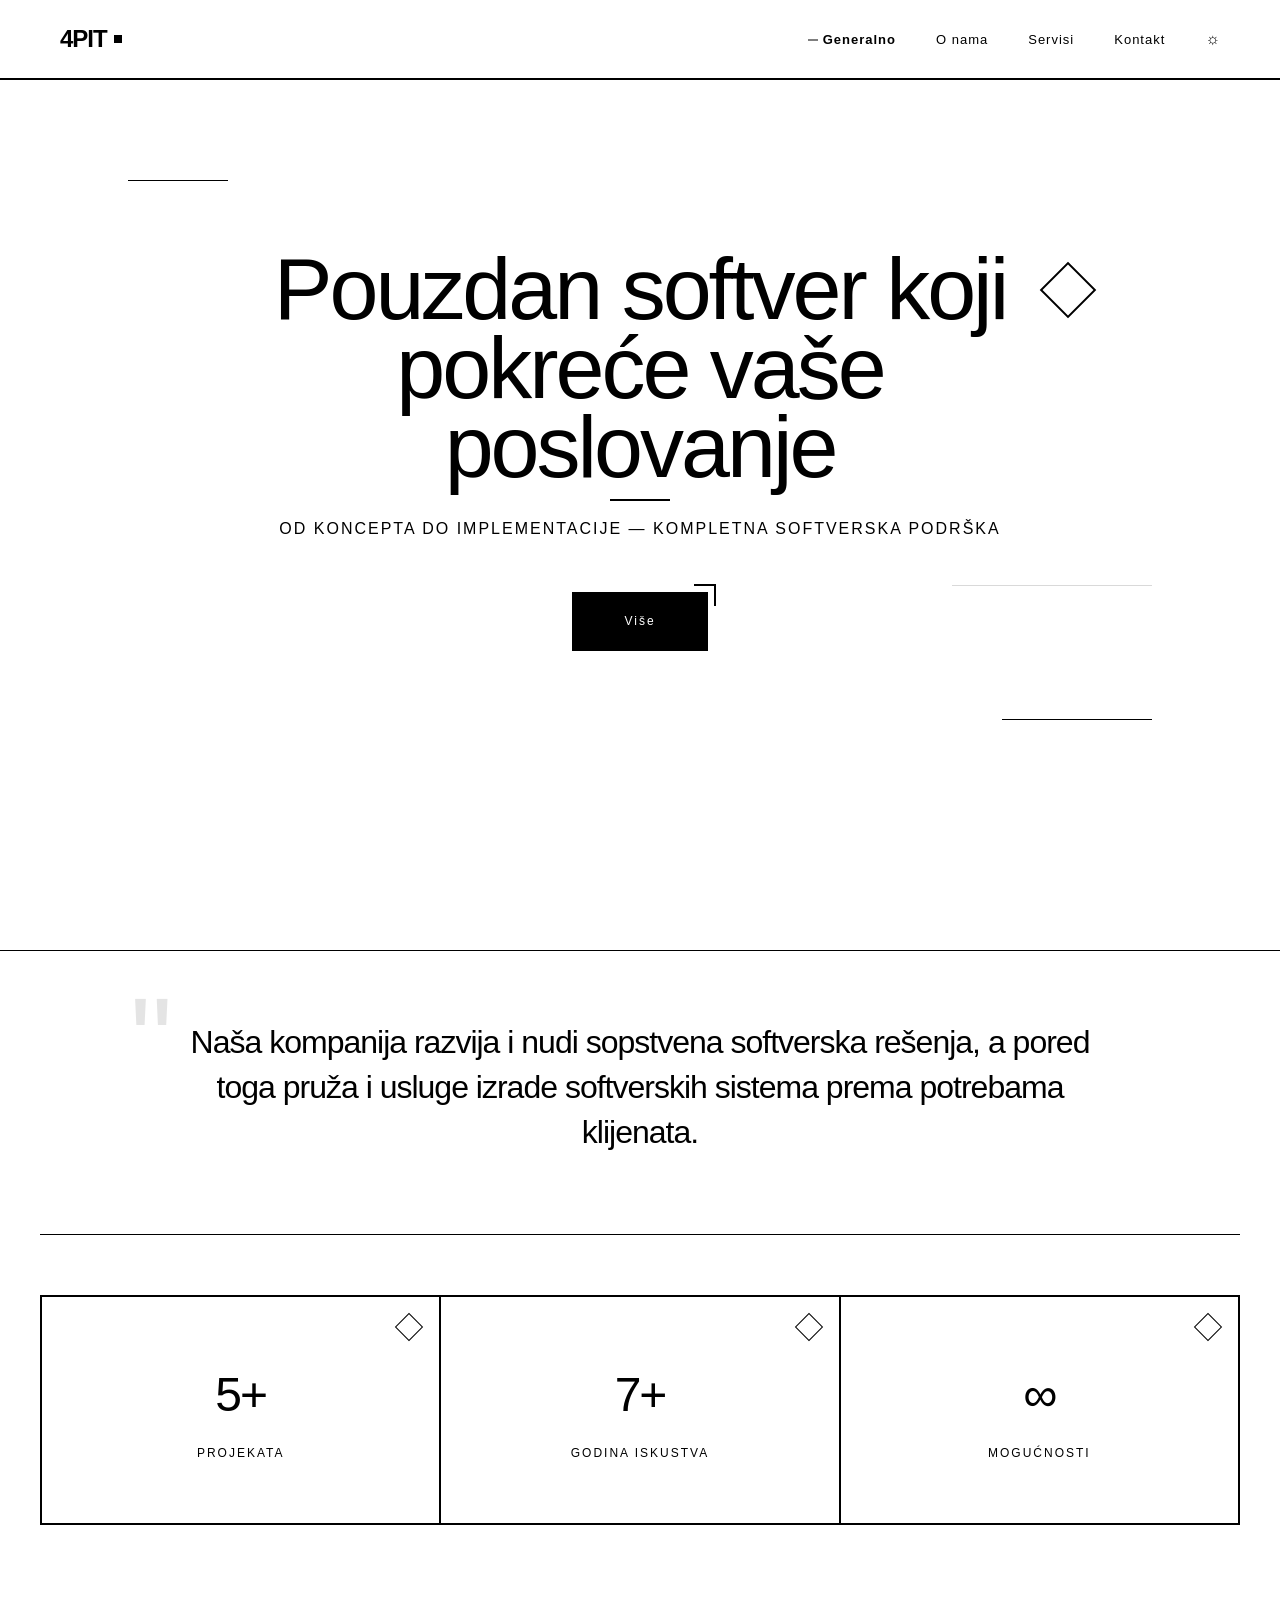
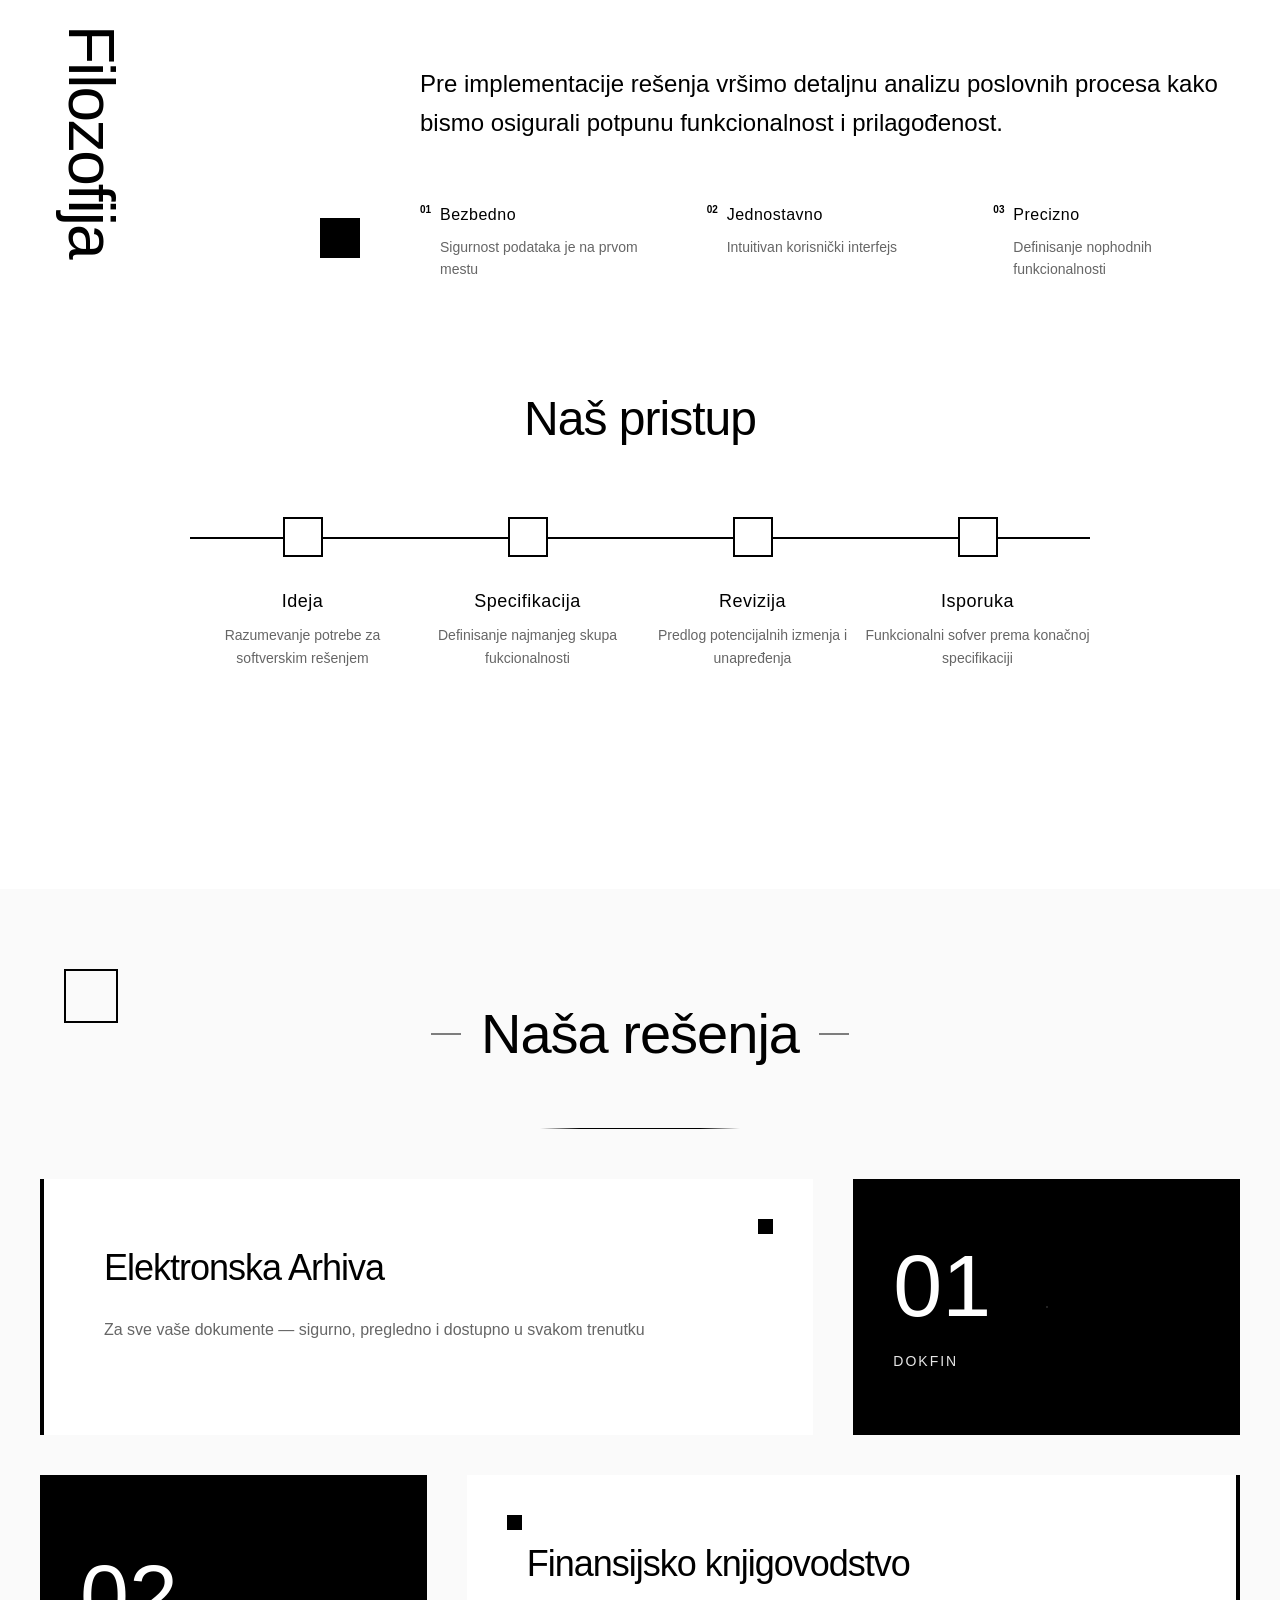
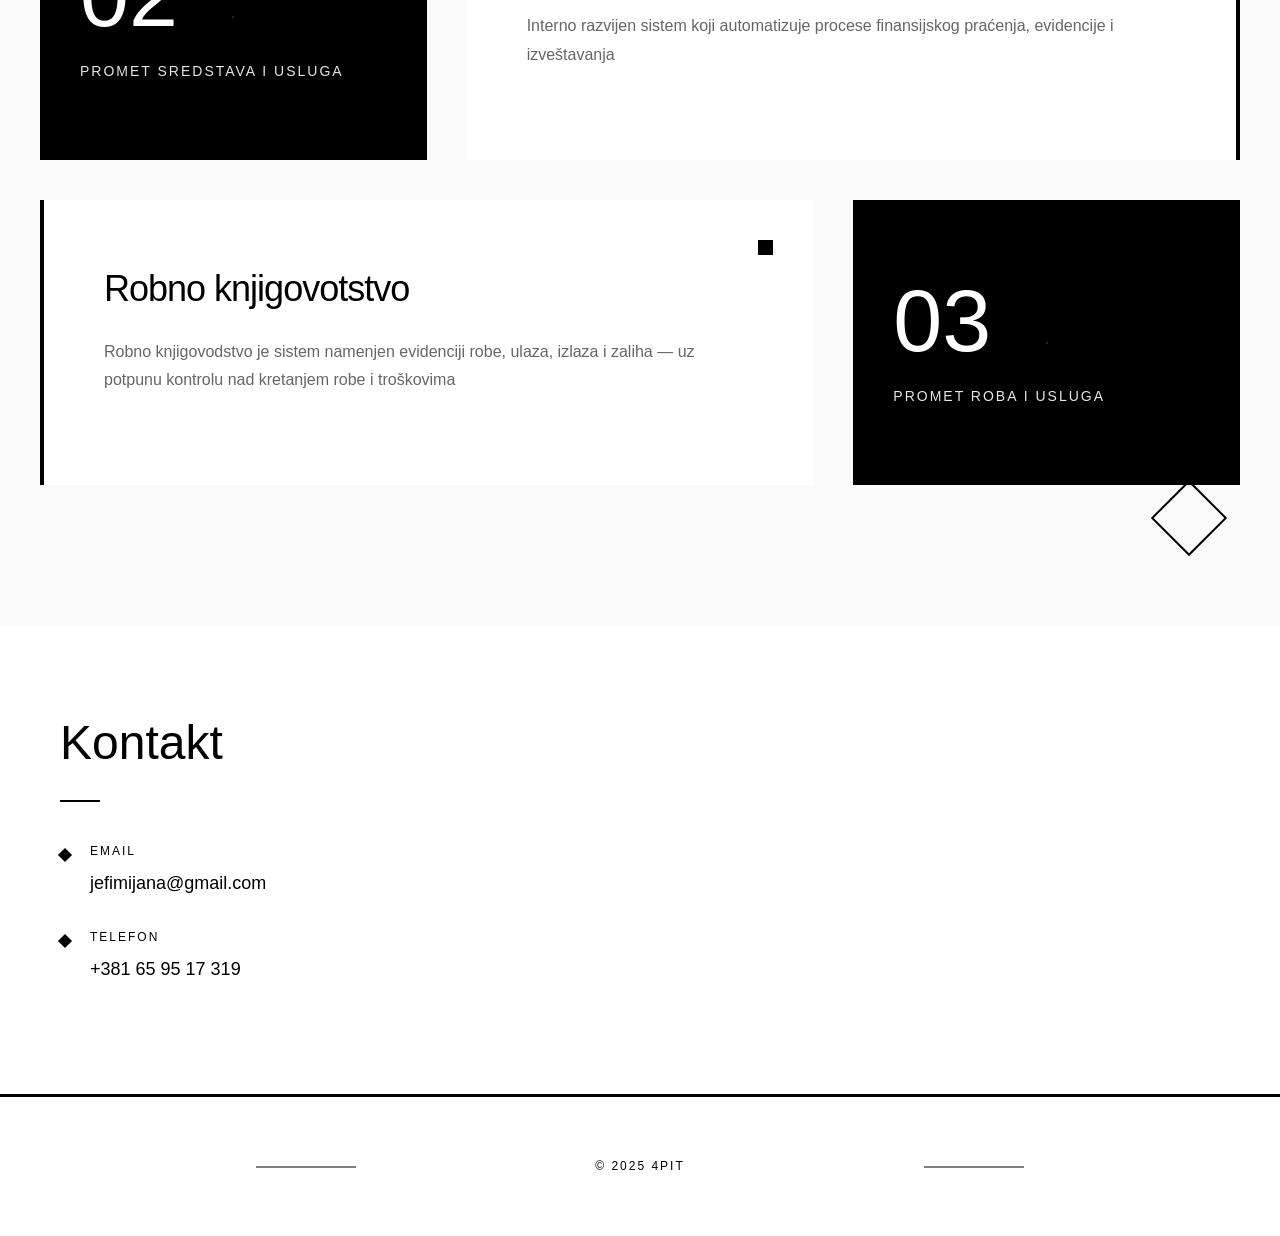
==== commit c163c538: "Add dark theme" ====
--- a/index.html
+++ b/index.html
@@ -1,248 +1,317 @@
-<!DOCTYPE html>
-<html lang="sr">
-
-<head>
-    <meta charset="UTF-8">
-    <meta name="viewport" content="width=device-width, initial-scale=1.0">
-    <link rel="icon" type="image/png" href="assets/img/favicon.png">
-
-    <title>4PIT</title>
-    <link href="tooplate-minimal-white-style.css" rel="stylesheet">
-    <!-- Primary Meta Tags -->
-    <title>Elektronska arhiva, knjigovodstvo i materijalno poslovanje | 4PIT</title>
-    <meta name="title" content="Elektronska arhiva, knjigovodstvo i materijalno poslovanje | 4PIT">
-    <meta name="description"
-        content="Digitalizujte poslovanje uz 4PIT – rešenja za elektronsku arhivu, knjigovodstvo i materijalno poslovanje. Brzo, bezbedno i u skladu sa propisima.">
-
-    <!-- Keywords (optional, for regional SEO) -->
-    <meta name="keywords"
-        content="elektronska arhiva, knjigovodstvo, materijalno poslovanje, arhiviranje dokumenata, finansijsko knjigovodstvo, poslovni softver, digitalna arhiva, ERP rešenja, evidencija robe, fakturisanje, elektronski dokumenti">
-
-    <!-- Open Graph / Facebook -->
-    <meta property="og:type" content="website">
-    <meta property="og:url" content="https://4pit.rs/">
-    <meta property="og:title" content="Elektronska arhiva, knjigovodstvo i materijalno poslovanje | 4PIT">
-    <meta property="og:description"
-        content="Sve na jednom mestu – elektronska arhiva, knjigovodstvo i materijalno poslovanje. Automatizujte svoje poslovne procese sa 4PIT.">
-    <meta property="og:image" content="https://4pit.rs/assets/preview.jpg">
-
-    <!--
-
-Tooplate 2141 Minimal White
-
-https://www.tooplate.com/view/2141-minimal-white
-
-Free HTML CSS Template
-
--->
-</head>
-
-<body>
-    <!-- Navigation -->
-    <nav id="navbar">
-        <div class="nav-container">
-            <a href="#home" class="logo">4PIT</a>
-            <div class="menu-toggle" id="menuToggle">
-                <span></span>
-                <span></span>
-                <span></span>
-            </div>
-            <ul class="nav-links" id="navLinks">
-                <li><a href="#home" class="nav-link">Generalno</a></li>
-                <li><a href="#about" class="nav-link">O nama</a></li>
-                <li><a href="#services" class="nav-link">Servisi</a></li>
-                <li><a href="#contact" class="nav-link">Kontakt</a></li>
-            </ul>
-        </div>
-    </nav>
-
-    <!-- Section 1: Hero -->
-    <section id="home" class="hero">
-        <!-- Animated Objects (Reduced) -->
-        <div class="floating-objects">
-            <div class="floating-circle"></div>
-            <div class="floating-circle"></div>
-            <div class="floating-square"></div>
-            <div class="floating-line"></div>
-        </div>
-
-        <div class="hero-decoration"></div>
-        <div class="hero-content">
-            <h1>Pouzdan softver koji pokreće vaše poslovanje</h1>
-            <p class="subtitle">Od koncepta do implementacije — kompletna softverska podrška</p>
-            <a href="#about" class="cta-button">Više</a>
-        </div>
-    </section>
-
-    <!-- Section 2: About - Mixed Layouts -->
-    <section id="about" class="about">
-        <div class="container">
-            <!-- Introduction with large quote -->
-            <div class="about-intro fade-in">
-                <div class="quote-block">
-                    <span class="quote-mark">"</span>
-                    <h3>Naša kompanija razvija i nudi sopstvena softverska rešenja, a pored toga
-                        pruža i usluge izrade softverskih sistema prema potrebama klijenata.</h3>
-                </div>
-            </div>
-
-            <div class="black-line"></div>
-
-            <!-- Stats Section -->
-            <div class="stats-grid fade-in">
-                <div class="stat-item">
-                    <div class="stat-number">5+</div>
-                    <div class="stat-label">Projekata</div>
-                    <div class="stat-decoration"></div>
-                </div>
-                <div class="stat-item">
-                    <div class="stat-number">7+</div>
-                    <div class="stat-label">Godina iskustva</div>
-                    <div class="stat-decoration"></div>
-                </div>
-                <div class="stat-item">
-                    <div class="stat-number">∞</div>
-                    <div class="stat-label">Mogućnosti</div>
-                    <div class="stat-decoration"></div>
-                </div>
-            </div>
-
-            <!-- Philosophy Section with offset layout -->
-            <div class="philosophy-section fade-in">
-                <div class="philosophy-header">
-                    <h2>Filozofija</h2>
-                    <div class="header-decoration"></div>
-                </div>
-                <div class="philosophy-content">
-                    <div class="philosophy-main">
-                        <p class="lead-text">Pre implementacije rešenja vršimo detaljnu analizu poslovnih procesa kako bismo osigurali potpunu funkcionalnost i prilagođenost.</p>
-                    </div>
-                    <div class="philosophy-points">
-                        <div class="point-item">
-                            <span class="point-number">01</span>
-                            <h4>Bezbedno</h4>
-                            <p>Sigurnost podataka je na prvom mestu</p>
-                        </div>
-                        <div class="point-item">
-                            <span class="point-number">02</span>
-                            <h4>Jednostavno</h4>
-                            <p>Intuitivan korisnički interfejs</p>
-                        </div>
-                        <div class="point-item">
-                            <span class="point-number">03</span>
-                            <h4>Precizno</h4>
-                            <p>Definisanje nophodnih funkcionalnosti</p>
-                        </div>
-                    </div>
-                </div>
-            </div>
-
-            <!-- Process Timeline -->
-            <div class="process-timeline fade-in">
-                <h2 class="section-subtitle">Naš pristup</h2>
-                <div class="timeline-container">
-                    <div class="timeline-line"></div>
-                    <div class="timeline-item">
-                        <div class="timeline-dot"></div>
-                        <div class="timeline-content">
-                            <h4>Ideja</h4>
-                            <p>Razumevanje potrebe za softverskim rešenjem</p>
-                        </div>
-                    </div>
-                    <div class="timeline-item">
-                        <div class="timeline-dot"></div>
-                        <div class="timeline-content">
-                            <h4>Specifikacija</h4>
-                            <p>Definisanje najmanjeg skupa fukcionalnosti</p>
-                        </div>
-                    </div>
-                    <div class="timeline-item">
-                        <div class="timeline-dot"></div>
-                        <div class="timeline-content">
-                            <h4>Revizija</h4>
-                            <p>Predlog potencijalnih izmenja i unapređenja</p>
-                        </div>
-                    </div>
-                    <div class="timeline-item">
-                        <div class="timeline-dot"></div>
-                        <div class="timeline-content">
-                            <h4>Isporuka</h4>
-                            <p>Funkcionalni sofver prema konačnoj specifikaciji</p>
-                        </div>
-                    </div>
-                </div>
-            </div>
-        </div>
-    </section>
-
-    <!-- Section 3: Services - Asymmetric Grid -->
-    <section id="services" class="services">
-        <div class="container">
-            <div class="services-header fade-in">
-                <h2>Naša rešenja</h2>
-            </div>
-
-            <div class="asymmetric-grid fade-in">
-                <div class="service-large">
-                    <h3>Elektronska Arhiva</h3>
-                    <p>Za sve vaše dokumente — sigurno, pregledno i dostupno u svakom trenutku</p>
-                </div>
-                <div class="service-small">
-                    <div class="service-number">01</div>
-                    <h4>DokFin</h4>
-                </div>
-            </div>
-
-            <div class="asymmetric-grid reverse fade-in">
-                <div class="service-small">
-                    <div class="service-number">02</div>
-                    <h4>Promet sredstava i usluga</h4>
-                </div>
-                <div class="service-large">
-                    <h3>Finansijsko knjigovodstvo</h3>
-                    <p>Interno razvijen sistem koji automatizuje procese finansijskog praćenja, evidencije i
-                        izveštavanja</p>
-                </div>
-            </div>
-
-            <div class="asymmetric-grid fade-in">
-                <div class="service-large">
-                    <h3>Robno knjigovotstvo</h3>
-                    <p>Robno knjigovodstvo je sistem namenjen evidenciji robe, ulaza, izlaza i zaliha — uz potpunu
-                        kontrolu nad kretanjem robe i troškovima</p>
-                </div>
-                <div class="service-small">
-                    <div class="service-number">03</div>
-                    <h4>Promet roba i usluga</h4>
-                </div>
-            </div>
-        </div>
-    </section>
-
-    <!-- Section 4: Contact -->
-    <section id="contact" class="contact">
-        <div class="container">
-            <div class="contact-grid fade-in">
-                <div class="contact-info">
-                    <h2>Kontakt</h2>
-                    <div class="info-item">
-                        <h4>Email</h4>
-                        <p>jefimijana@gmail.com</p>
-                    </div>
-                    <div class="info-item">
-                        <h4>Telefon</h4>
-                        <p>+381 65 95 17 319</p>
-                    </div>
-                </div>
-            </div>
-        </div>
-    </section>
-
-    <!-- Footer -->
-    <footer>
-        <p>© 2025 4PIT</p>
-    </footer>
-    <script src="tooplate-minimal-script.js"></script>
-</body>
-
+<!DOCTYPE html>
+<html lang="sr">
+
+<head>
+    <meta charset="UTF-8">
+    <meta name="viewport" content="width=device-width, initial-scale=1.0">
+    <link rel="icon" type="image/png" href="assets/img/favicon.png">
+
+    <title>4PIT</title>
+    <link id="theme-css" href="tooplate-minimal-white-style.css" rel="stylesheet" data-theme="light">
+<style>
+.theme-toggle{background:none;border:2px solid currentColor;border-radius:999px;padding:6px 10px;cursor:pointer;font-size:14px;line-height:1}
+.theme-toggle:focus{outline:2px dashed currentColor;outline-offset:2px}
+@media (max-width: 768px){ .theme-toggle{position:fixed;right:16px;top:18px;z-index:1002} }
+</style>
+    <!-- Primary Meta Tags -->
+    <title>Elektronska arhiva, knjigovodstvo i materijalno poslovanje | 4PIT</title>
+    <meta name="title" content="Elektronska arhiva, knjigovodstvo i materijalno poslovanje | 4PIT">
+    <meta name="description"
+        content="Digitalizujte poslovanje uz 4PIT – rešenja za elektronsku arhivu, knjigovodstvo i materijalno poslovanje. Brzo, bezbedno i u skladu sa propisima.">
+
+    <!-- Keywords (optional, for regional SEO) -->
+    <meta name="keywords"
+        content="elektronska arhiva, knjigovodstvo, materijalno poslovanje, arhiviranje dokumenata, finansijsko knjigovodstvo, poslovni softver, digitalna arhiva, ERP rešenja, evidencija robe, fakturisanje, elektronski dokumenti">
+
+    <!-- Open Graph / Facebook -->
+    <meta property="og:type" content="website">
+    <meta property="og:url" content="https://4pit.rs/">
+    <meta property="og:title" content="Elektronska arhiva, knjigovodstvo i materijalno poslovanje | 4PIT">
+    <meta property="og:description"
+        content="Sve na jednom mestu – elektronska arhiva, knjigovodstvo i materijalno poslovanje. Automatizujte svoje poslovne procese sa 4PIT.">
+    <meta property="og:image" content="https://4pit.rs/assets/preview.jpg">
+
+    <!--
+
+Tooplate 2141 Minimal White
+
+https://www.tooplate.com/view/2141-minimal-white
+
+Free HTML CSS Template
+
+-->
+</head>
+
+<body>
+    <!-- Navigation -->
+    <nav id="navbar">
+        <div class="nav-container">
+            
+            <a href="#home" class="logo">4PIT</a>
+            <div class="menu-toggle" id="menuToggle">
+                <span></span>
+                <span></span>
+                <span></span>
+            </div>
+<ul class="nav-links" id="navLinks">
+                <li><a href="#home" class="nav-link">Generalno</a></li>
+                <li><a href="#about" class="nav-link">O nama</a></li>
+                <li><a href="#services" class="nav-link">Servisi</a></li>
+                <li><a href="#contact" class="nav-link">Kontakt</a></li>
+                <li><p id="themeToggle" class="nav-link"></p></li>
+            </ul>
+        </div>
+    </nav>
+
+    <!-- Section 1: Hero -->
+    <section id="home" class="hero">
+        <!-- Animated Objects (Reduced) -->
+        <div class="floating-objects">
+            <div class="floating-circle"></div>
+            <div class="floating-circle"></div>
+            <div class="floating-square"></div>
+            <div class="floating-line"></div>
+        </div>
+
+        <div class="hero-decoration"></div>
+        <div class="hero-content">
+            <h1>Pouzdan softver koji pokreće vaše poslovanje</h1>
+            <p class="subtitle">Od koncepta do implementacije — kompletna softverska podrška</p>
+            <a href="#about" class="cta-button">Više</a>
+        </div>
+    </section>
+
+    <!-- Section 2: About - Mixed Layouts -->
+    <section id="about" class="about">
+        <div class="container">
+            <!-- Introduction with large quote -->
+            <div class="about-intro fade-in">
+                <div class="quote-block">
+                    <span class="quote-mark">"</span>
+                    <h3>Naša kompanija razvija i nudi sopstvena softverska rešenja, a pored toga
+                        pruža i usluge izrade softverskih sistema prema potrebama klijenata.</h3>
+                </div>
+            </div>
+
+            <div class="black-line"></div>
+
+            <!-- Stats Section -->
+            <div class="stats-grid fade-in">
+                <div class="stat-item">
+                    <div class="stat-number">5+</div>
+                    <div class="stat-label">Projekata</div>
+                    <div class="stat-decoration"></div>
+                </div>
+                <div class="stat-item">
+                    <div class="stat-number">7+</div>
+                    <div class="stat-label">Godina iskustva</div>
+                    <div class="stat-decoration"></div>
+                </div>
+                <div class="stat-item">
+                    <div class="stat-number">∞</div>
+                    <div class="stat-label">Mogućnosti</div>
+                    <div class="stat-decoration"></div>
+                </div>
+            </div>
+
+            <!-- Philosophy Section with offset layout -->
+            <div class="philosophy-section fade-in">
+                <div class="philosophy-header">
+                    <h2>Filozofija</h2>
+                    <div class="header-decoration"></div>
+                </div>
+                <div class="philosophy-content">
+                    <div class="philosophy-main">
+                        <p class="lead-text">Pre implementacije rešenja vršimo detaljnu analizu poslovnih procesa kako bismo osigurali potpunu funkcionalnost i prilagođenost.</p>
+                    </div>
+                    <div class="philosophy-points">
+                        <div class="point-item">
+                            <span class="point-number">01</span>
+                            <h4>Bezbedno</h4>
+                            <p>Sigurnost podataka je na prvom mestu</p>
+                        </div>
+                        <div class="point-item">
+                            <span class="point-number">02</span>
+                            <h4>Jednostavno</h4>
+                            <p>Intuitivan korisnički interfejs</p>
+                        </div>
+                        <div class="point-item">
+                            <span class="point-number">03</span>
+                            <h4>Precizno</h4>
+                            <p>Definisanje nophodnih funkcionalnosti</p>
+                        </div>
+                    </div>
+                </div>
+            </div>
+
+            <!-- Process Timeline -->
+            <div class="process-timeline fade-in">
+                <h2 class="section-subtitle">Naš pristup</h2>
+                <div class="timeline-container">
+                    <div class="timeline-line"></div>
+                    <div class="timeline-item">
+                        <div class="timeline-dot"></div>
+                        <div class="timeline-content">
+                            <h4>Ideja</h4>
+                            <p>Razumevanje potrebe za softverskim rešenjem</p>
+                        </div>
+                    </div>
+                    <div class="timeline-item">
+                        <div class="timeline-dot"></div>
+                        <div class="timeline-content">
+                            <h4>Specifikacija</h4>
+                            <p>Definisanje najmanjeg skupa fukcionalnosti</p>
+                        </div>
+                    </div>
+                    <div class="timeline-item">
+                        <div class="timeline-dot"></div>
+                        <div class="timeline-content">
+                            <h4>Revizija</h4>
+                            <p>Predlog potencijalnih izmenja i unapređenja</p>
+                        </div>
+                    </div>
+                    <div class="timeline-item">
+                        <div class="timeline-dot"></div>
+                        <div class="timeline-content">
+                            <h4>Isporuka</h4>
+                            <p>Funkcionalni sofver prema konačnoj specifikaciji</p>
+                        </div>
+                    </div>
+                </div>
+            </div>
+        </div>
+    </section>
+
+    <!-- Section 3: Services - Asymmetric Grid -->
+    <section id="services" class="services">
+        <div class="container">
+            <div class="services-header fade-in">
+                <h2>Naša rešenja</h2>
+            </div>
+
+            <div class="asymmetric-grid fade-in">
+                <div class="service-large">
+                    <h3>Elektronska Arhiva</h3>
+                    <p>Za sve vaše dokumente — sigurno, pregledno i dostupno u svakom trenutku</p>
+                </div>
+                <div class="service-small">
+                    <div class="service-number">01</div>
+                    <h4>DokFin</h4>
+                </div>
+            </div>
+
+            <div class="asymmetric-grid reverse fade-in">
+                <div class="service-small">
+                    <div class="service-number">02</div>
+                    <h4>Promet sredstava i usluga</h4>
+                </div>
+                <div class="service-large">
+                    <h3>Finansijsko knjigovodstvo</h3>
+                    <p>Interno razvijen sistem koji automatizuje procese finansijskog praćenja, evidencije i
+                        izveštavanja</p>
+                </div>
+            </div>
+
+            <div class="asymmetric-grid fade-in">
+                <div class="service-large">
+                    <h3>Robno knjigovotstvo</h3>
+                    <p>Robno knjigovodstvo je sistem namenjen evidenciji robe, ulaza, izlaza i zaliha — uz potpunu
+                        kontrolu nad kretanjem robe i troškovima</p>
+                </div>
+                <div class="service-small">
+                    <div class="service-number">03</div>
+                    <h4>Promet roba i usluga</h4>
+                </div>
+            </div>
+        </div>
+    </section>
+
+    <!-- Section 4: Contact -->
+    <section id="contact" class="contact">
+        <div class="container">
+            <div class="contact-grid fade-in">
+                <div class="contact-info">
+                    <h2>Kontakt</h2>
+                    <div class="info-item">
+                        <h4>Email</h4>
+                        <p>jefimijana@gmail.com</p>
+                    </div>
+                    <div class="info-item">
+                        <h4>Telefon</h4>
+                        <p>+381 65 95 17 319</p>
+                    </div>
+                </div>
+            </div>
+        </div>
+    </section>
+
+    <!-- Footer -->
+    <footer>
+        <p>© 2025 4PIT</p>
+    </footer>
+    
+<script>
+(function () {
+  const THEME_KEY = 'theme';
+  const LIGHT = 'light', DARK = 'dark';
+  const CSS_ID = 'theme-css';
+  const LIGHT_HREF = 'tooplate-minimal-white-style.css';
+  const DARK_HREF  = 'tooplate-minimal-black-style.css';
+
+  function setTheme(theme) {
+    const link = document.getElementById(CSS_ID);
+    if (!link) return;
+    link.href = (theme === DARK) ? DARK_HREF : LIGHT_HREF;
+    document.documentElement.dataset.theme = theme;
+    localStorage.setItem(THEME_KEY, theme);
+    updateToggle(theme);
+    // Optional: update the browser toolbar color on mobile
+    const meta = document.querySelector('meta[name="theme-color"]');
+    if (meta) meta.setAttribute('content', theme === DARK ? '#000000' : '#ffffff');
+  }
+
+  function getPreferredTheme() {
+    const saved = localStorage.getItem(THEME_KEY);
+    if (saved === LIGHT || saved === DARK) return saved;
+    return window.matchMedia && window.matchMedia('(prefers-color-scheme: dark)').matches ? DARK : LIGHT;
+  }
+
+  function updateToggle(theme) {
+    const btn = document.getElementById('themeToggle');
+    if (!btn) return;
+    const dark = theme === DARK;
+    btn.setAttribute('aria-pressed', dark ? 'true' : 'false');
+    btn.title = dark ? 'Switch to light mode' : 'Switch to dark mode';
+    btn.textContent = dark ? '☾' : '☼';
+  }
+
+  // Initialize ASAP to avoid flash
+  document.addEventListener('DOMContentLoaded', function () {
+    const initial = getPreferredTheme();
+    setTheme(initial);
+
+    const btn = document.getElementById('themeToggle');
+    if (btn) {
+      btn.addEventListener('click', function () {
+        const current = (localStorage.getItem(THEME_KEY) || initial);
+        const next = current === DARK ? LIGHT : DARK;
+        setTheme(next);
+      });
+    }
+
+    // Keep in sync if system theme changes and user hasn't explicitly chosen
+    try {
+      const mql = window.matchMedia('(prefers-color-scheme: dark)');
+      mql.addEventListener('change', e => {
+        const saved = localStorage.getItem(THEME_KEY);
+        if (!saved) setTheme(e.matches ? DARK : LIGHT);
+      });
+    } catch (e) {}
+  });
+})();
+</script>
+
+<script src="tooplate-minimal-script.js"></script>
+</body>
+
 </html>
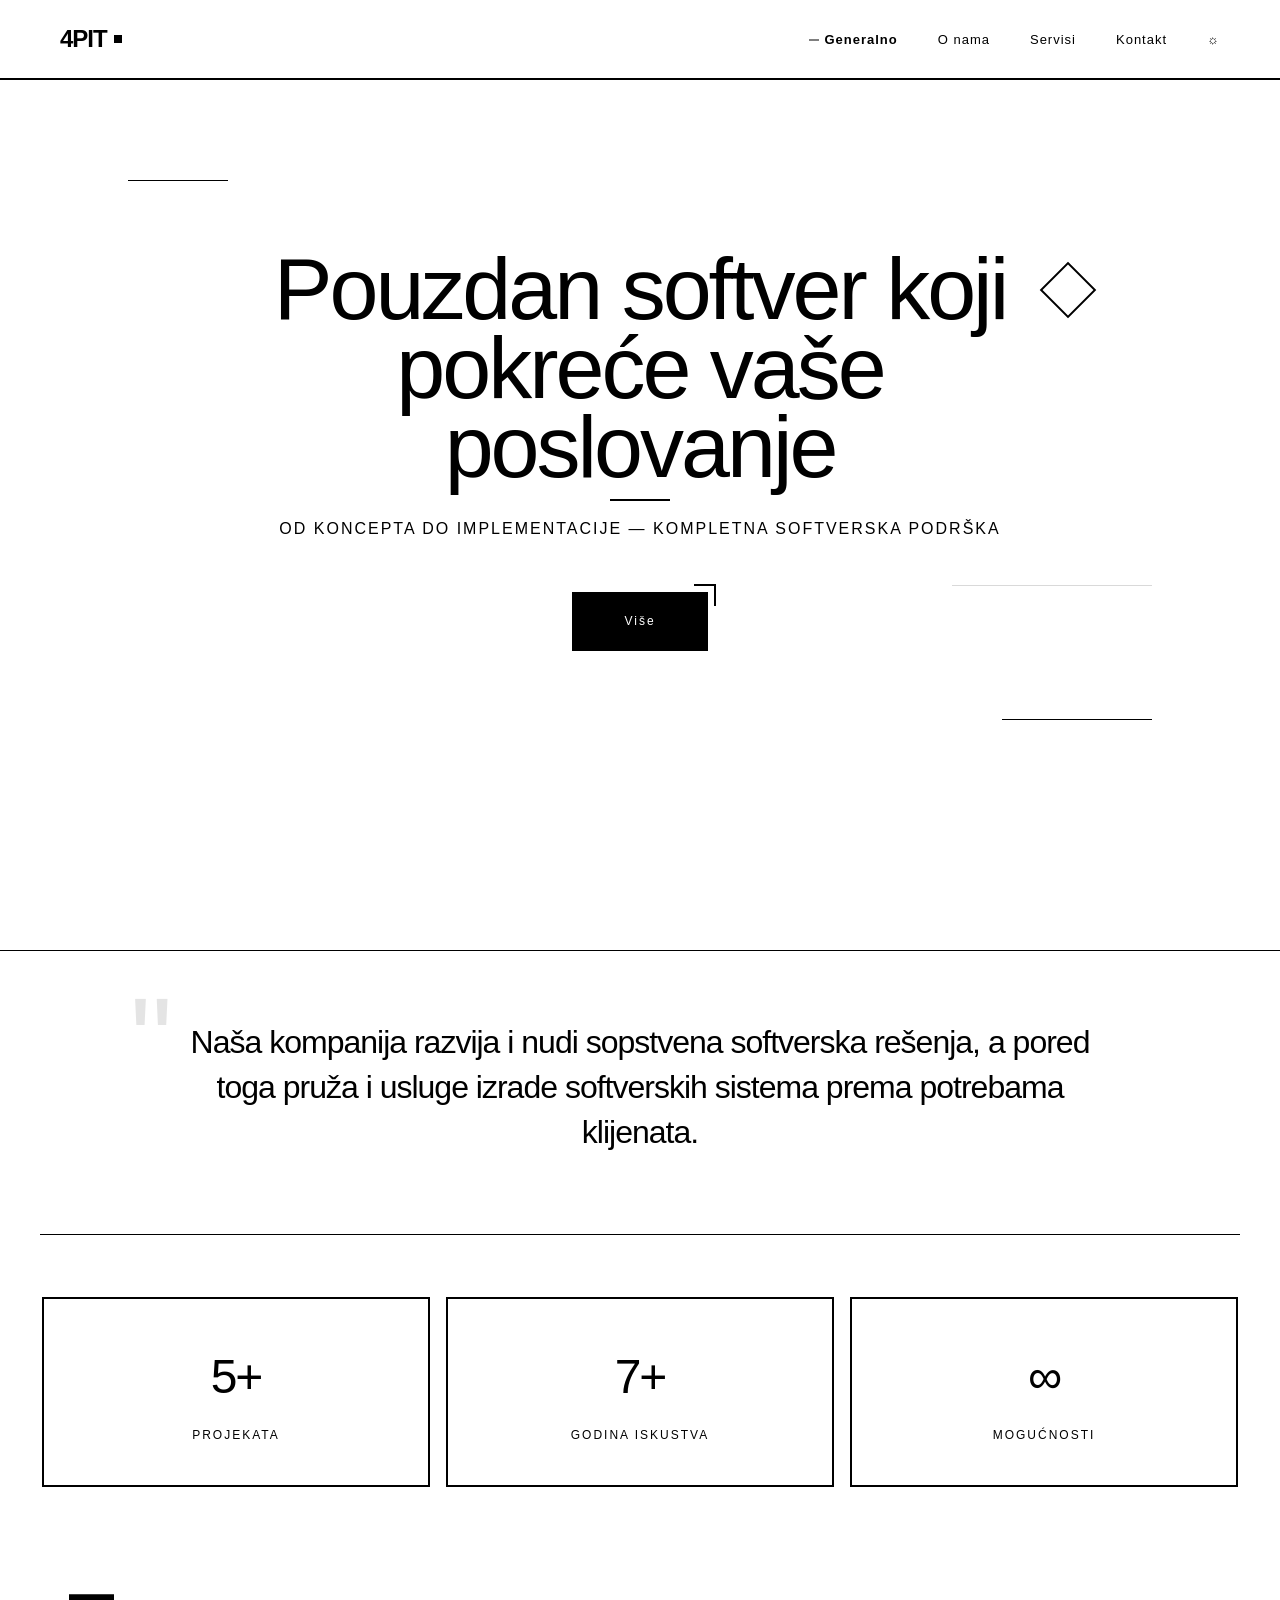
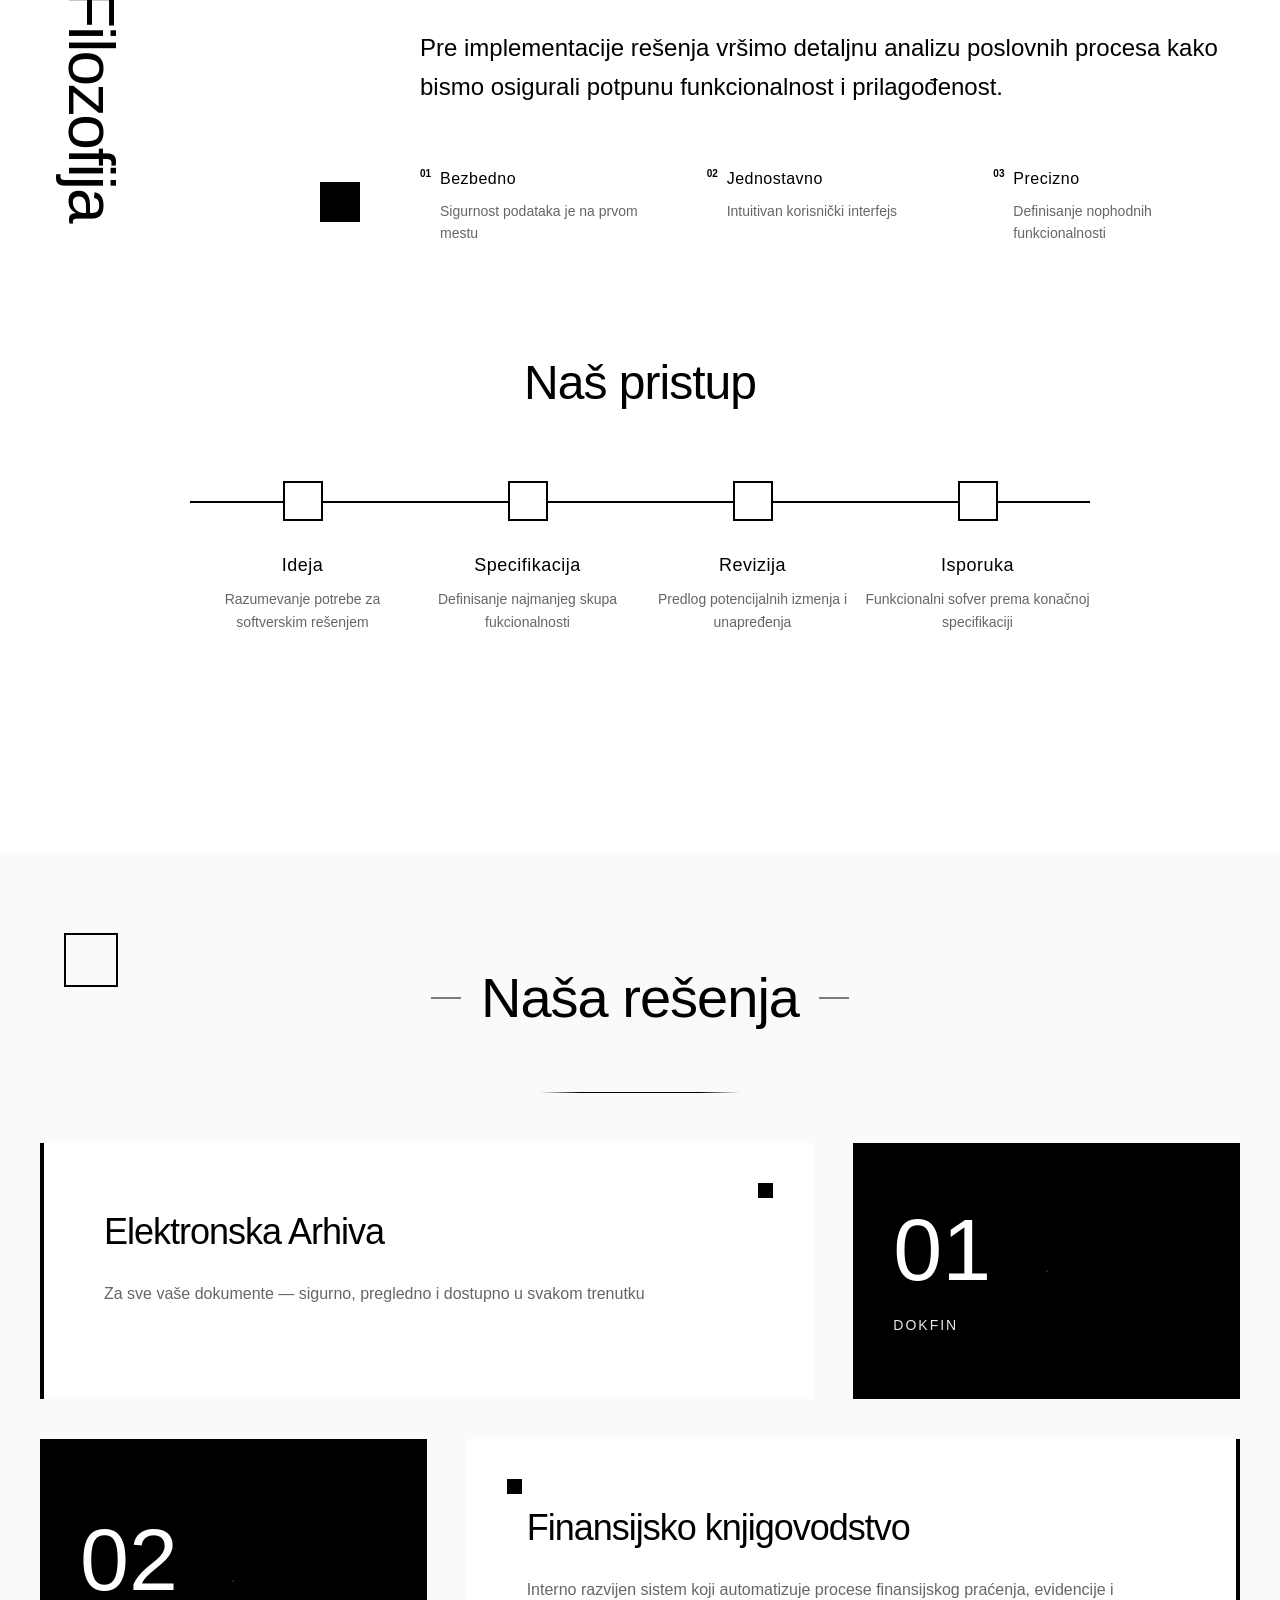
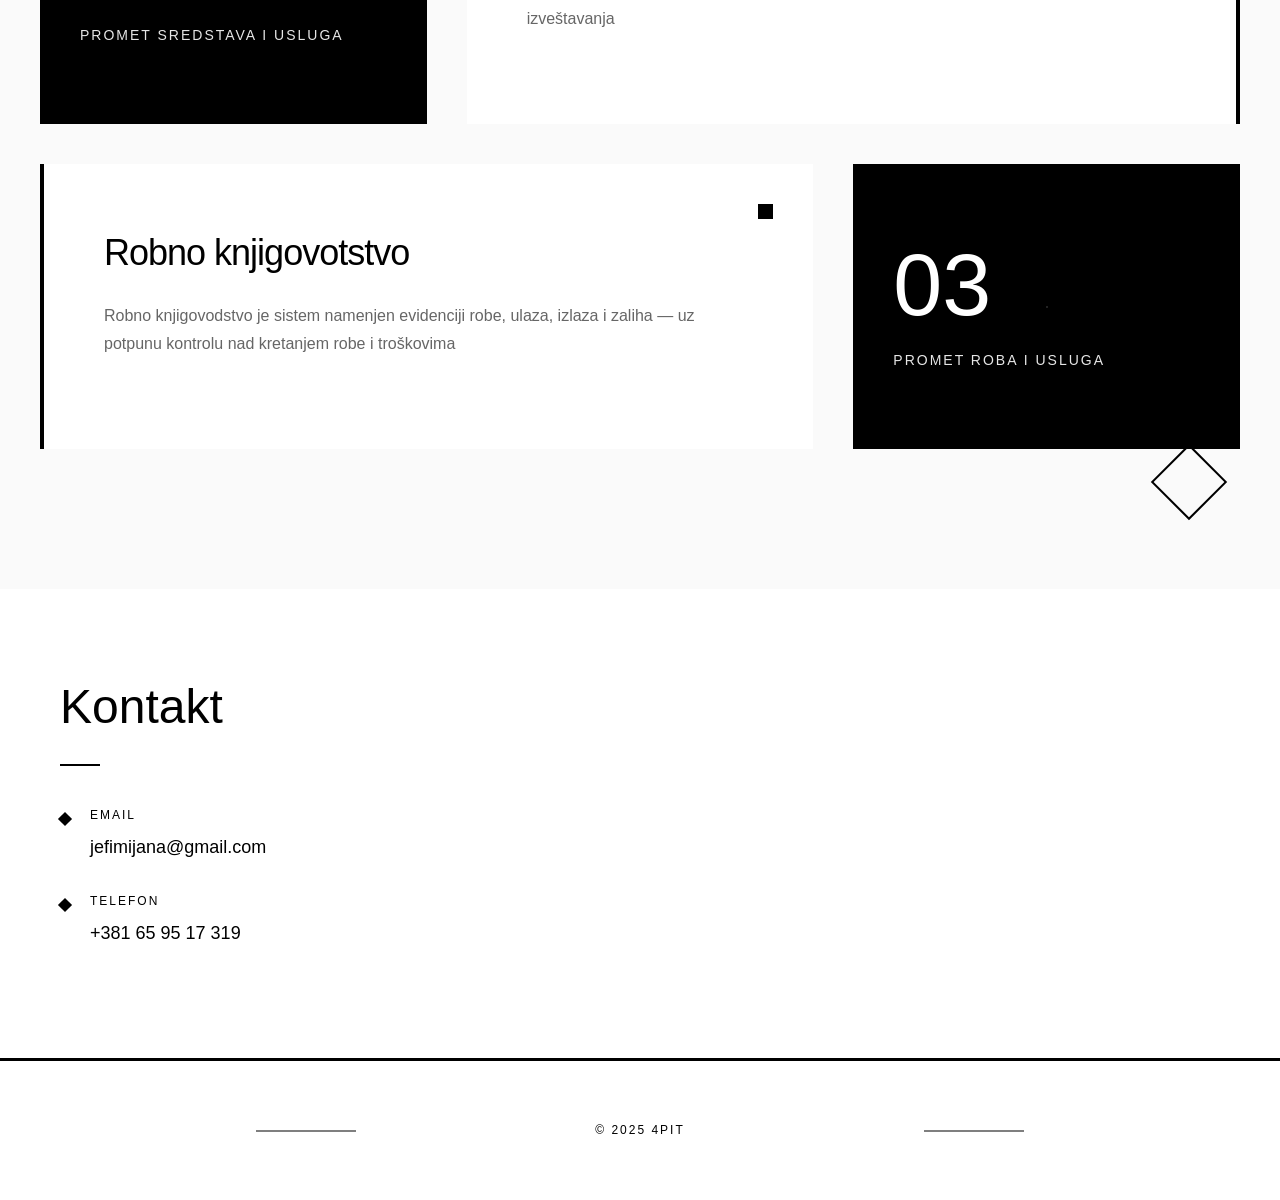
==== commit df30fb5e: "Refactor" ====
--- a/index.html
+++ b/index.html
@@ -58,7 +58,7 @@
                 <li><a href="#about" class="nav-link">O nama</a></li>
                 <li><a href="#services" class="nav-link">Servisi</a></li>
                 <li><a href="#contact" class="nav-link">Kontakt</a></li>
-                <li><p id="themeToggle" class="nav-link"></p></li>
+                <li><a id="themeToggle" class="nav-link"></a></li>
             </ul>
         </div>
     </nav>
@@ -100,17 +100,14 @@
                 <div class="stat-item">
                     <div class="stat-number">5+</div>
                     <div class="stat-label">Projekata</div>
-                    <div class="stat-decoration"></div>
                 </div>
                 <div class="stat-item">
                     <div class="stat-number">7+</div>
                     <div class="stat-label">Godina iskustva</div>
-                    <div class="stat-decoration"></div>
                 </div>
                 <div class="stat-item">
                     <div class="stat-number">∞</div>
                     <div class="stat-label">Mogućnosti</div>
-                    <div class="stat-decoration"></div>
                 </div>
             </div>
 
--- a/tooplate-minimal-white-style.css
+++ b/tooplate-minimal-white-style.css
@@ -486,16 +486,17 @@
         /* Stats Grid */
         .stats-grid {
             display: grid;
-            grid-template-columns: repeat(auto-fit, minmax(200px, 1fr));
-            gap: 2px;
-            background: #000;
+            grid-template-columns: repeat(3, minmax(0, 1fr));
+            gap: 16px; /* optional */
+            background: #fff;
             padding: 2px;
             margin-bottom: 100px;
         }
 
         .stat-item {
             background: #fff;
-            padding: 60px 20px;
+            border: 2px solid #000;
+            padding: 40px 20px;
             text-align: center;
             position: relative;
         }
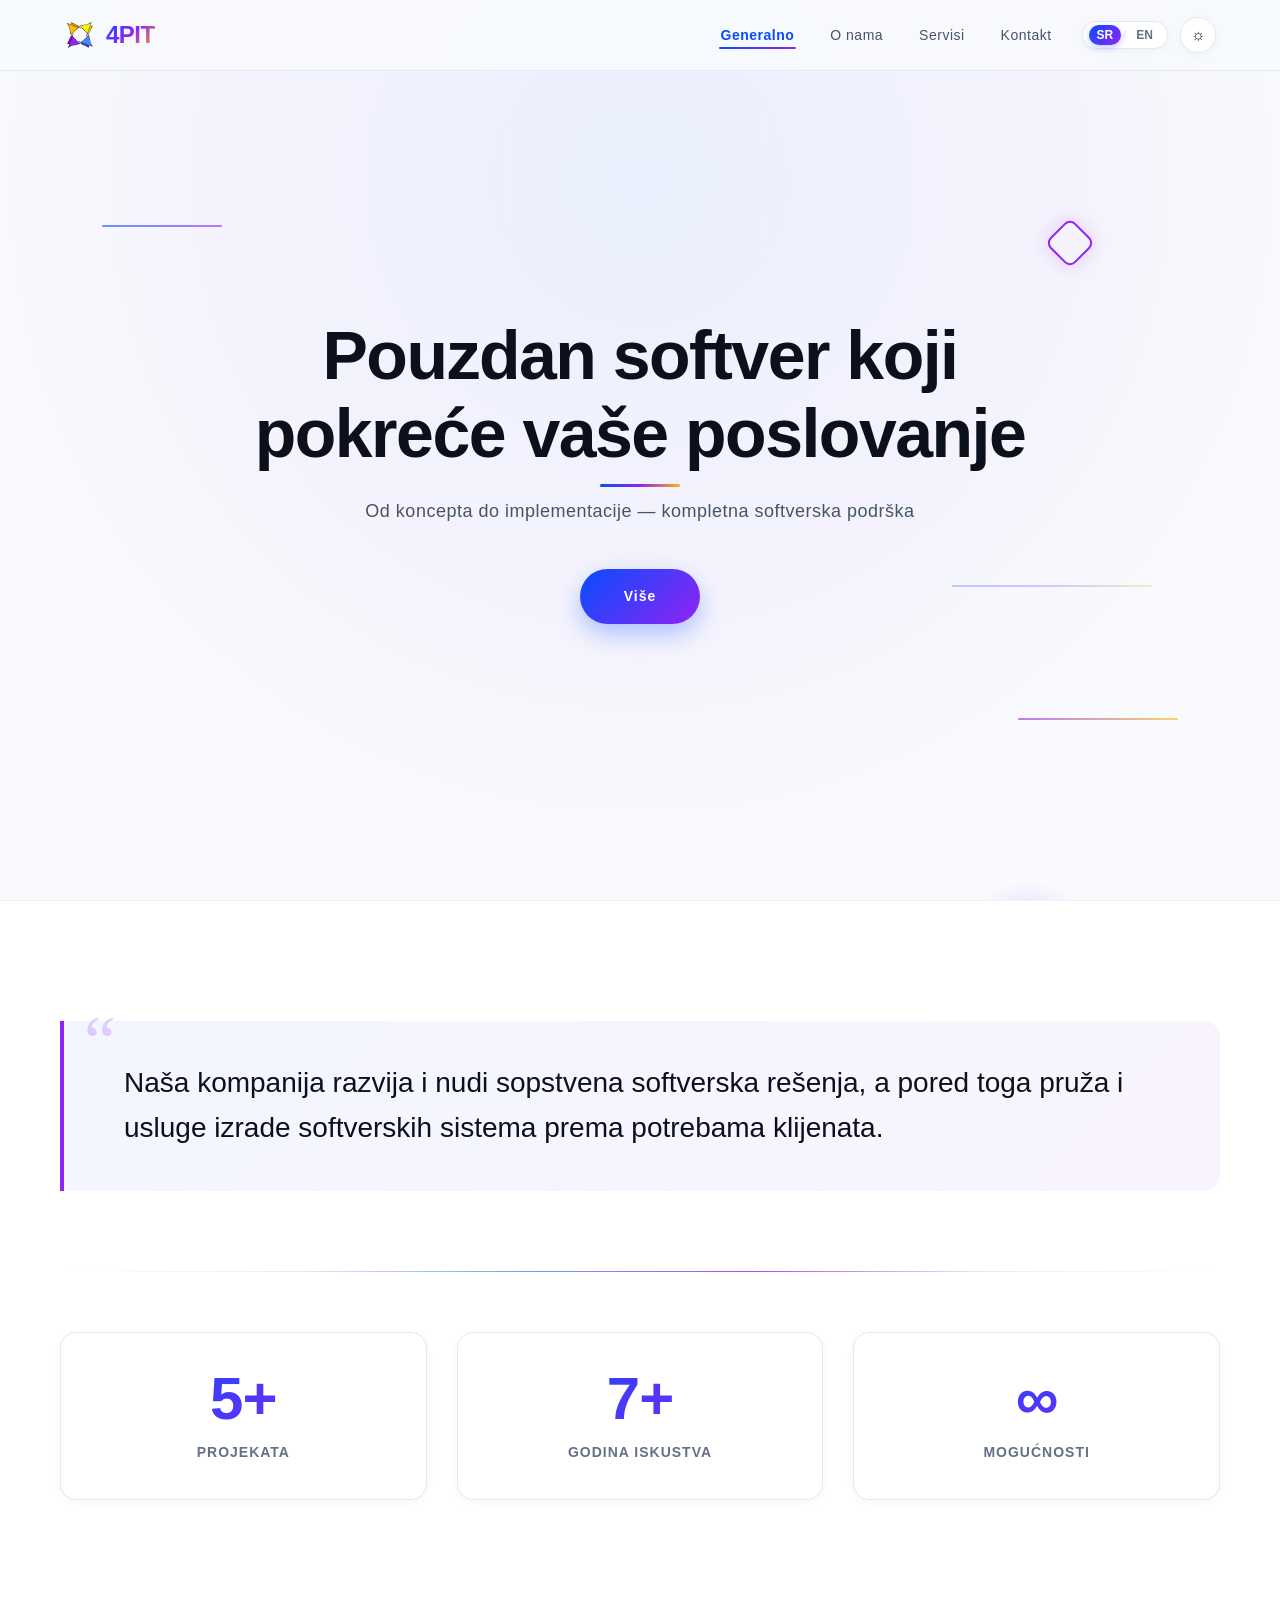
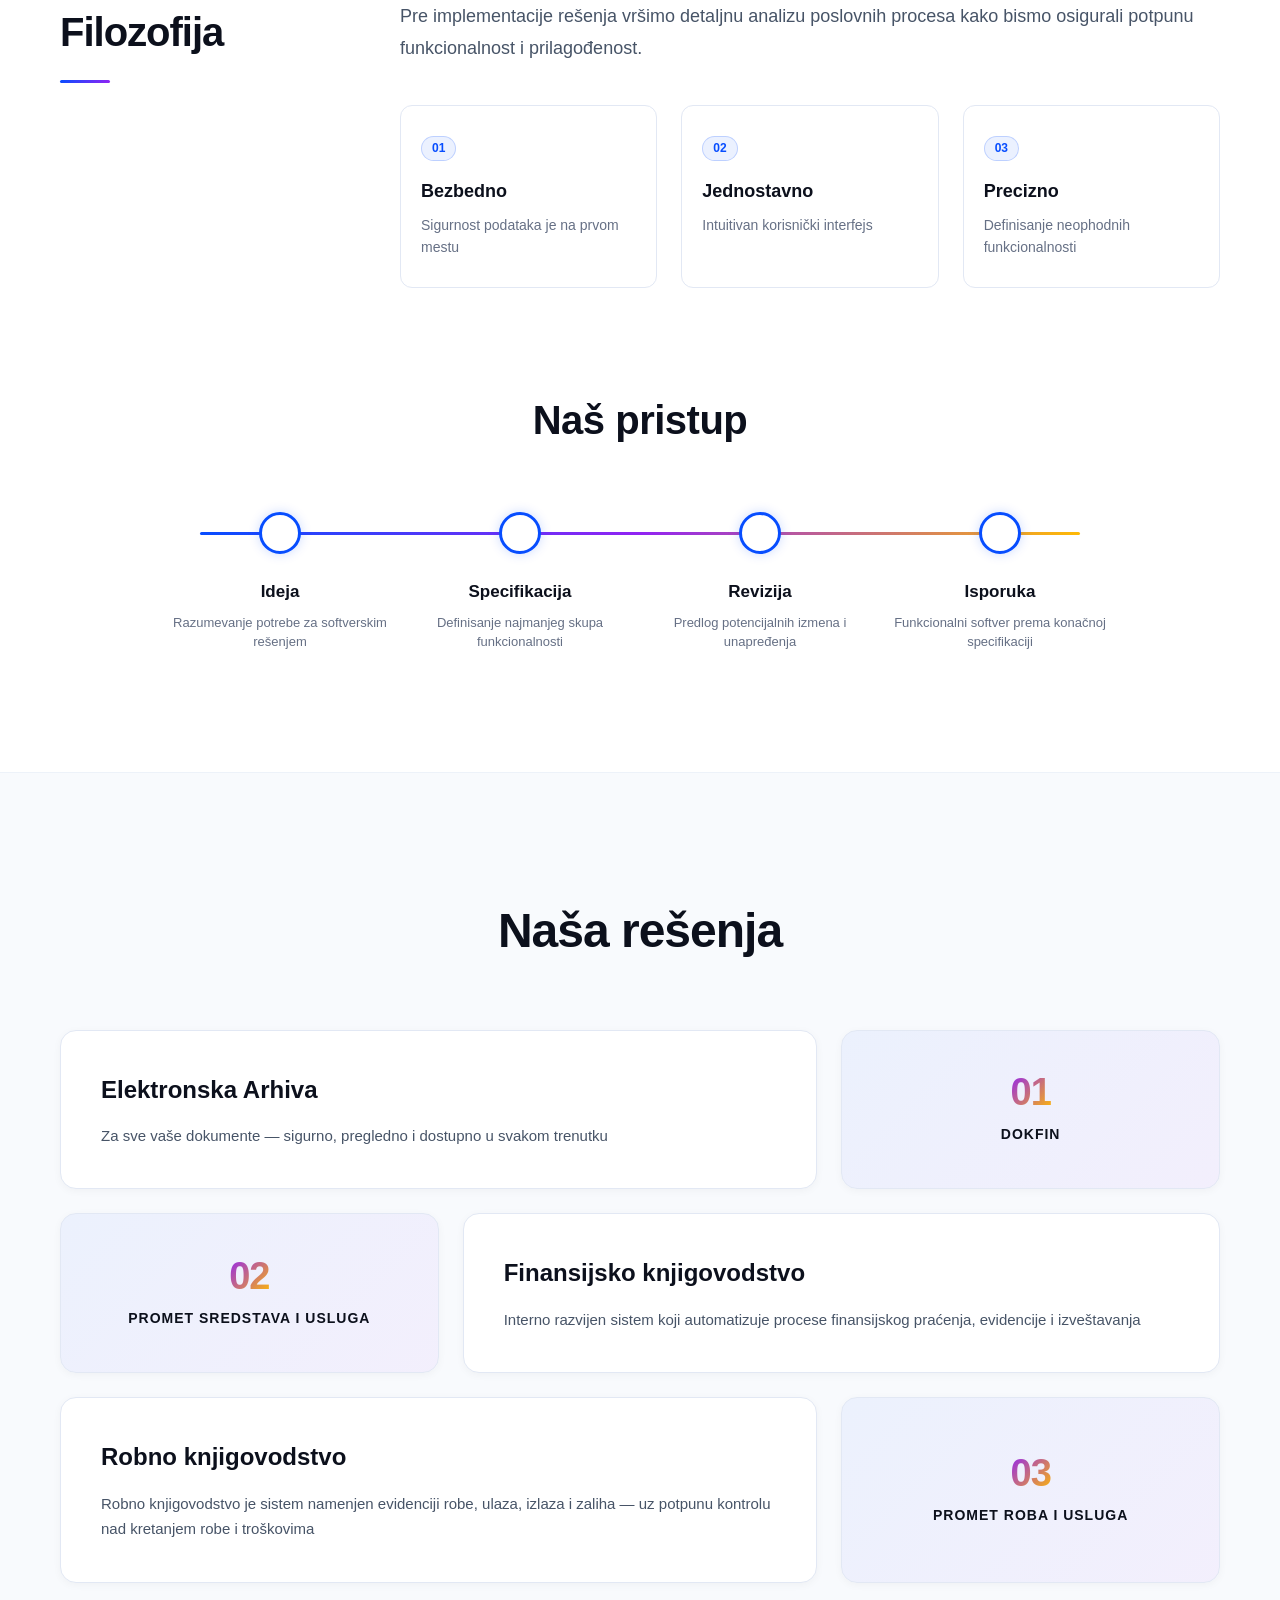
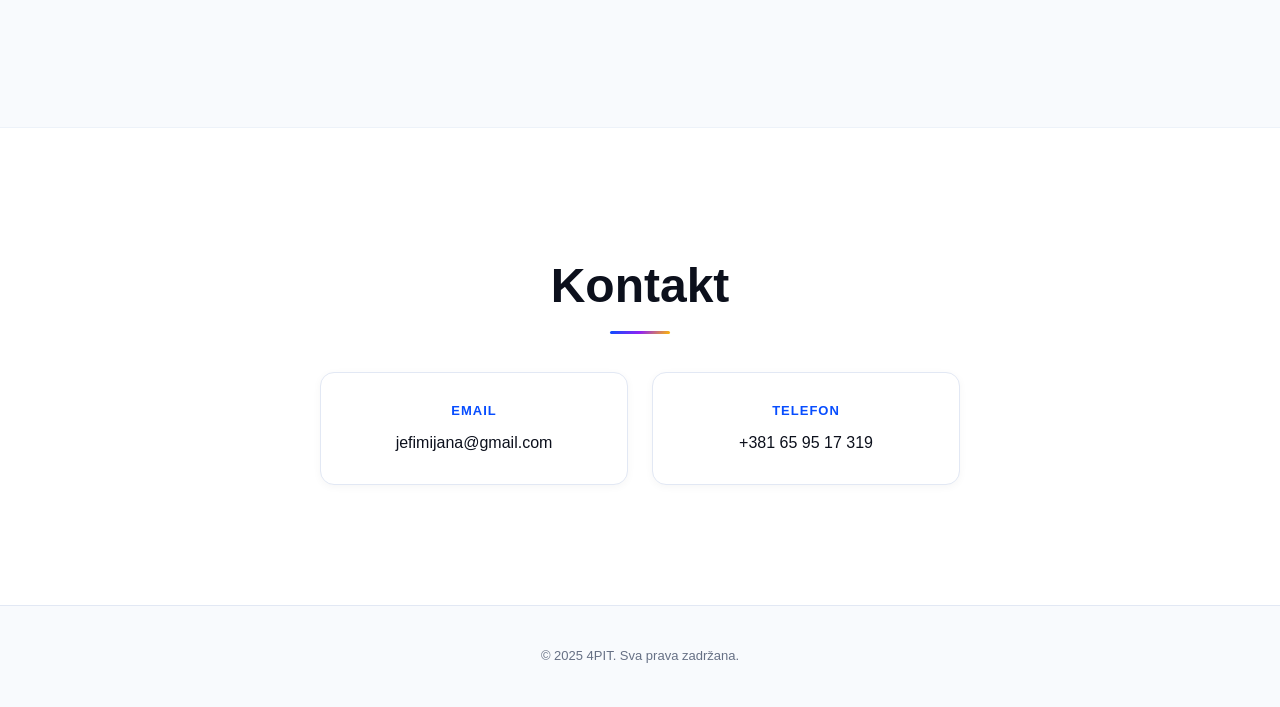
==== commit c5e74e41: "Rebrand" ====
--- a/index.html
+++ b/index.html
@@ -5,21 +5,13 @@
     <meta charset="UTF-8">
     <meta name="viewport" content="width=device-width, initial-scale=1.0">
     <link rel="icon" type="image/png" href="assets/img/favicon.png">
-
-    <title>4PIT</title>
-    <link id="theme-css" href="tooplate-minimal-white-style.css" rel="stylesheet" data-theme="light">
-<style>
-.theme-toggle{background:none;border:2px solid currentColor;border-radius:999px;padding:6px 10px;cursor:pointer;font-size:14px;line-height:1}
-.theme-toggle:focus{outline:2px dashed currentColor;outline-offset:2px}
-@media (max-width: 768px){ .theme-toggle{position:fixed;right:16px;top:18px;z-index:1002} }
-</style>
+    <link rel="apple-touch-icon" href="assets/img/apple-touch-icon.png">
+
     <!-- Primary Meta Tags -->
-    <title>Elektronska arhiva, knjigovodstvo i materijalno poslovanje | 4PIT</title>
+    <title id="meta-title">Elektronska arhiva, knjigovodstvo i materijalno poslovanje | 4PIT</title>
     <meta name="title" content="Elektronska arhiva, knjigovodstvo i materijalno poslovanje | 4PIT">
     <meta name="description"
         content="Digitalizujte poslovanje uz 4PIT – rešenja za elektronsku arhivu, knjigovodstvo i materijalno poslovanje. Brzo, bezbedno i u skladu sa propisima.">
-
-    <!-- Keywords (optional, for regional SEO) -->
     <meta name="keywords"
         content="elektronska arhiva, knjigovodstvo, materijalno poslovanje, arhiviranje dokumenata, finansijsko knjigovodstvo, poslovni softver, digitalna arhiva, ERP rešenja, evidencija robe, fakturisanje, elektronski dokumenti">
 
@@ -30,65 +22,112 @@
     <meta property="og:description"
         content="Sve na jednom mestu – elektronska arhiva, knjigovodstvo i materijalno poslovanje. Automatizujte svoje poslovne procese sa 4PIT.">
     <meta property="og:image" content="https://4pit.rs/assets/preview.jpg">
-
-    <!--
-
-Tooplate 2141 Minimal White
-
-https://www.tooplate.com/view/2141-minimal-white
-
-Free HTML CSS Template
-
--->
+    <meta name="theme-color" content="#f8fafd">
+
+    <!-- Early zero-flicker Theme & Language Bootstrap -->
+    <style>
+        html[data-theme="dark"],
+        html[data-theme="dark"] body {
+            background-color: #0a0d14 !important;
+            color: #f0f4fc;
+        }
+        html[data-theme="light"],
+        html[data-theme="light"] body {
+            background-color: #f8fafd !important;
+            color: #0c101c;
+        }
+    </style>
+    <script>
+        (function () {
+            var THEME_KEY = 'theme';
+            var LANG_KEY = 'lang';
+
+            // Immediate language detection
+            var urlParams = new URLSearchParams(window.location.search);
+            var queryLang = urlParams.get('lang');
+            var savedLang = queryLang || localStorage.getItem(LANG_KEY) || 'sr';
+            if (savedLang !== 'en' && savedLang !== 'sr') savedLang = 'sr';
+            document.documentElement.lang = savedLang;
+
+            // Immediate theme detection (eliminates reload / bookmark flicker)
+            var savedTheme = localStorage.getItem(THEME_KEY);
+            var prefersDark = window.matchMedia && window.matchMedia('(prefers-color-scheme: dark)').matches;
+            var theme = (savedTheme === 'dark' || (!savedTheme && prefersDark)) ? 'dark' : 'light';
+            document.documentElement.setAttribute('data-theme', theme);
+
+            var cssFile = theme === 'dark' ? 'tooplate-minimal-black-style.css' : 'tooplate-minimal-white-style.css';
+            document.write('<link id="theme-css" rel="stylesheet" href="' + cssFile + '" data-theme="' + theme + '">');
+        })();
+    </script>
+    <noscript>
+        <link id="theme-css" rel="stylesheet" href="tooplate-minimal-white-style.css" data-theme="light">
+    </noscript>
 </head>
 
 <body>
     <!-- Navigation -->
     <nav id="navbar">
         <div class="nav-container">
-            
-            <a href="#home" class="logo">4PIT</a>
-            <div class="menu-toggle" id="menuToggle">
-                <span></span>
-                <span></span>
-                <span></span>
-            </div>
-<ul class="nav-links" id="navLinks">
-                <li><a href="#home" class="nav-link">Generalno</a></li>
-                <li><a href="#about" class="nav-link">O nama</a></li>
-                <li><a href="#services" class="nav-link">Servisi</a></li>
-                <li><a href="#contact" class="nav-link">Kontakt</a></li>
-                <li><a id="themeToggle" class="nav-link"></a></li>
-            </ul>
+            <a href="#home" class="logo">
+                <img src="assets/img/logo.png" alt="4PIT Logo" class="logo-img">
+                <span class="logo-text">4PIT</span>
+            </a>
+
+            <div class="nav-right">
+                <ul class="nav-links" id="navLinks">
+                    <li><a href="#home" class="nav-link" data-i18n="nav.home">Generalno</a></li>
+                    <li><a href="#about" class="nav-link" data-i18n="nav.about">O nama</a></li>
+                    <li><a href="#services" class="nav-link" data-i18n="nav.services">Servisi</a></li>
+                    <li><a href="#contact" class="nav-link" data-i18n="nav.contact">Kontakt</a></li>
+                </ul>
+
+                <div class="nav-controls">
+                    <div class="lang-switcher" id="langSwitcher" role="group" aria-label="Language Selector">
+                        <button type="button" class="lang-btn active" id="langSr" data-lang="sr" title="Srpski jezik">SR</button>
+                        <span class="lang-sep">/</span>
+                        <button type="button" class="lang-btn" id="langEn" data-lang="en" title="English language">EN</button>
+                    </div>
+
+                    <button type="button" id="themeToggle" class="theme-toggle" aria-label="Toggle theme" title="Promeni temu">
+                        <span class="theme-icon">☼</span>
+                    </button>
+                </div>
+
+                <div class="menu-toggle" id="menuToggle" aria-label="Toggle navigation menu" role="button" tabindex="0">
+                    <span></span>
+                    <span></span>
+                    <span></span>
+                </div>
+            </div>
         </div>
     </nav>
 
     <!-- Section 1: Hero -->
     <section id="home" class="hero">
-        <!-- Animated Objects (Reduced) -->
-        <div class="floating-objects">
+        <!-- Animated Objects -->
+        <div class="floating-objects" aria-hidden="true">
             <div class="floating-circle"></div>
             <div class="floating-circle"></div>
             <div class="floating-square"></div>
             <div class="floating-line"></div>
         </div>
 
-        <div class="hero-decoration"></div>
+        <div class="hero-decoration" aria-hidden="true"></div>
         <div class="hero-content">
-            <h1>Pouzdan softver koji pokreće vaše poslovanje</h1>
-            <p class="subtitle">Od koncepta do implementacije — kompletna softverska podrška</p>
-            <a href="#about" class="cta-button">Više</a>
-        </div>
-    </section>
-
-    <!-- Section 2: About - Mixed Layouts -->
+            <h1 data-i18n="hero.title">Pouzdan softver koji pokreće vaše poslovanje</h1>
+            <p class="subtitle" data-i18n="hero.subtitle">Od koncepta do implementacije — kompletna softverska podrška</p>
+            <a href="#about" class="cta-button" data-i18n="hero.cta">Više</a>
+        </div>
+    </section>
+
+    <!-- Section 2: About -->
     <section id="about" class="about">
         <div class="container">
             <!-- Introduction with large quote -->
             <div class="about-intro fade-in">
                 <div class="quote-block">
-                    <span class="quote-mark">"</span>
-                    <h3>Naša kompanija razvija i nudi sopstvena softverska rešenja, a pored toga
+                    <span class="quote-mark">“</span>
+                    <h3 data-i18n="about.quote">Naša kompanija razvija i nudi sopstvena softverska rešenja, a pored toga
                         pruža i usluge izrade softverskih sistema prema potrebama klijenata.</h3>
                 </div>
             </div>
@@ -99,43 +138,43 @@
             <div class="stats-grid fade-in">
                 <div class="stat-item">
                     <div class="stat-number">5+</div>
-                    <div class="stat-label">Projekata</div>
+                    <div class="stat-label" data-i18n="about.statProjects">Projekata</div>
                 </div>
                 <div class="stat-item">
                     <div class="stat-number">7+</div>
-                    <div class="stat-label">Godina iskustva</div>
+                    <div class="stat-label" data-i18n="about.statExp">Godina iskustva</div>
                 </div>
                 <div class="stat-item">
                     <div class="stat-number">∞</div>
-                    <div class="stat-label">Mogućnosti</div>
-                </div>
-            </div>
-
-            <!-- Philosophy Section with offset layout -->
+                    <div class="stat-label" data-i18n="about.statPoss">Mogućnosti</div>
+                </div>
+            </div>
+
+            <!-- Philosophy Section -->
             <div class="philosophy-section fade-in">
                 <div class="philosophy-header">
-                    <h2>Filozofija</h2>
+                    <h2 data-i18n="about.philosophyTitle">Filozofija</h2>
                     <div class="header-decoration"></div>
                 </div>
                 <div class="philosophy-content">
                     <div class="philosophy-main">
-                        <p class="lead-text">Pre implementacije rešenja vršimo detaljnu analizu poslovnih procesa kako bismo osigurali potpunu funkcionalnost i prilagođenost.</p>
+                        <p class="lead-text" data-i18n="about.philosophyLead">Pre implementacije rešenja vršimo detaljnu analizu poslovnih procesa kako bismo osigurali potpunu funkcionalnost i prilagođenost.</p>
                     </div>
                     <div class="philosophy-points">
                         <div class="point-item">
                             <span class="point-number">01</span>
-                            <h4>Bezbedno</h4>
-                            <p>Sigurnost podataka je na prvom mestu</p>
+                            <h4 data-i18n="about.point1Title">Bezbedno</h4>
+                            <p data-i18n="about.point1Desc">Sigurnost podataka je na prvom mestu</p>
                         </div>
                         <div class="point-item">
                             <span class="point-number">02</span>
-                            <h4>Jednostavno</h4>
-                            <p>Intuitivan korisnički interfejs</p>
+                            <h4 data-i18n="about.point2Title">Jednostavno</h4>
+                            <p data-i18n="about.point2Desc">Intuitivan korisnički interfejs</p>
                         </div>
                         <div class="point-item">
                             <span class="point-number">03</span>
-                            <h4>Precizno</h4>
-                            <p>Definisanje nophodnih funkcionalnosti</p>
+                            <h4 data-i18n="about.point3Title">Precizno</h4>
+                            <p data-i18n="about.point3Desc">Definisanje neophodnih funkcionalnosti</p>
                         </div>
                     </div>
                 </div>
@@ -143,81 +182,81 @@
 
             <!-- Process Timeline -->
             <div class="process-timeline fade-in">
-                <h2 class="section-subtitle">Naš pristup</h2>
+                <h2 class="section-subtitle" data-i18n="about.processTitle">Naš pristup</h2>
                 <div class="timeline-container">
                     <div class="timeline-line"></div>
                     <div class="timeline-item">
                         <div class="timeline-dot"></div>
                         <div class="timeline-content">
-                            <h4>Ideja</h4>
-                            <p>Razumevanje potrebe za softverskim rešenjem</p>
-                        </div>
-                    </div>
-                    <div class="timeline-item">
-                        <div class="timeline-dot"></div>
-                        <div class="timeline-content">
-                            <h4>Specifikacija</h4>
-                            <p>Definisanje najmanjeg skupa fukcionalnosti</p>
-                        </div>
-                    </div>
-                    <div class="timeline-item">
-                        <div class="timeline-dot"></div>
-                        <div class="timeline-content">
-                            <h4>Revizija</h4>
-                            <p>Predlog potencijalnih izmenja i unapređenja</p>
-                        </div>
-                    </div>
-                    <div class="timeline-item">
-                        <div class="timeline-dot"></div>
-                        <div class="timeline-content">
-                            <h4>Isporuka</h4>
-                            <p>Funkcionalni sofver prema konačnoj specifikaciji</p>
-                        </div>
-                    </div>
-                </div>
-            </div>
-        </div>
-    </section>
-
-    <!-- Section 3: Services - Asymmetric Grid -->
+                            <h4 data-i18n="about.step1Title">Ideja</h4>
+                            <p data-i18n="about.step1Desc">Razumevanje potrebe za softverskim rešenjem</p>
+                        </div>
+                    </div>
+                    <div class="timeline-item">
+                        <div class="timeline-dot"></div>
+                        <div class="timeline-content">
+                            <h4 data-i18n="about.step2Title">Specifikacija</h4>
+                            <p data-i18n="about.step2Desc">Definisanje najmanjeg skupa funkcionalnosti</p>
+                        </div>
+                    </div>
+                    <div class="timeline-item">
+                        <div class="timeline-dot"></div>
+                        <div class="timeline-content">
+                            <h4 data-i18n="about.step3Title">Revizija</h4>
+                            <p data-i18n="about.step3Desc">Predlog potencijalnih izmena i unapređenja</p>
+                        </div>
+                    </div>
+                    <div class="timeline-item">
+                        <div class="timeline-dot"></div>
+                        <div class="timeline-content">
+                            <h4 data-i18n="about.step4Title">Isporuka</h4>
+                            <p data-i18n="about.step4Desc">Funkcionalni softver prema konačnoj specifikaciji</p>
+                        </div>
+                    </div>
+                </div>
+            </div>
+        </div>
+    </section>
+
+    <!-- Section 3: Services -->
     <section id="services" class="services">
         <div class="container">
             <div class="services-header fade-in">
-                <h2>Naša rešenja</h2>
+                <h2 data-i18n="services.title">Naša rešenja</h2>
             </div>
 
             <div class="asymmetric-grid fade-in">
                 <div class="service-large">
-                    <h3>Elektronska Arhiva</h3>
-                    <p>Za sve vaše dokumente — sigurno, pregledno i dostupno u svakom trenutku</p>
+                    <h3 data-i18n="services.service1Title">Elektronska Arhiva</h3>
+                    <p data-i18n="services.service1Desc">Za sve vaše dokumente — sigurno, pregledno i dostupno u svakom trenutku</p>
                 </div>
                 <div class="service-small">
                     <div class="service-number">01</div>
-                    <h4>DokFin</h4>
+                    <h4 data-i18n="services.service1Tag">DokFin</h4>
                 </div>
             </div>
 
             <div class="asymmetric-grid reverse fade-in">
                 <div class="service-small">
                     <div class="service-number">02</div>
-                    <h4>Promet sredstava i usluga</h4>
+                    <h4 data-i18n="services.service2Tag">Promet sredstava i usluga</h4>
                 </div>
                 <div class="service-large">
-                    <h3>Finansijsko knjigovodstvo</h3>
-                    <p>Interno razvijen sistem koji automatizuje procese finansijskog praćenja, evidencije i
+                    <h3 data-i18n="services.service2Title">Finansijsko knjigovodstvo</h3>
+                    <p data-i18n="services.service2Desc">Interno razvijen sistem koji automatizuje procese finansijskog praćenja, evidencije i
                         izveštavanja</p>
                 </div>
             </div>
 
             <div class="asymmetric-grid fade-in">
                 <div class="service-large">
-                    <h3>Robno knjigovotstvo</h3>
-                    <p>Robno knjigovodstvo je sistem namenjen evidenciji robe, ulaza, izlaza i zaliha — uz potpunu
+                    <h3 data-i18n="services.service3Title">Robno knjigovodstvo</h3>
+                    <p data-i18n="services.service3Desc">Robno knjigovodstvo je sistem namenjen evidenciji robe, ulaza, izlaza i zaliha — uz potpunu
                         kontrolu nad kretanjem robe i troškovima</p>
                 </div>
                 <div class="service-small">
                     <div class="service-number">03</div>
-                    <h4>Promet roba i usluga</h4>
+                    <h4 data-i18n="services.service3Tag">Promet roba i usluga</h4>
                 </div>
             </div>
         </div>
@@ -228,14 +267,16 @@
         <div class="container">
             <div class="contact-grid fade-in">
                 <div class="contact-info">
-                    <h2>Kontakt</h2>
-                    <div class="info-item">
-                        <h4>Email</h4>
-                        <p>jefimijana@gmail.com</p>
-                    </div>
-                    <div class="info-item">
-                        <h4>Telefon</h4>
-                        <p>+381 65 95 17 319</p>
+                    <h2 data-i18n="contact.title">Kontakt</h2>
+                    <div class="contact-cards">
+                        <div class="info-item">
+                            <h4 data-i18n="contact.emailLabel">Email</h4>
+                            <p><a href="mailto:jefimijana@gmail.com" class="contact-link">jefimijana@gmail.com</a></p>
+                        </div>
+                        <div class="info-item">
+                            <h4 data-i18n="contact.phoneLabel">Telefon</h4>
+                            <p><a href="tel:+381659517319" class="contact-link">+381 65 95 17 319</a></p>
+                        </div>
                     </div>
                 </div>
             </div>
@@ -244,71 +285,11 @@
 
     <!-- Footer -->
     <footer>
-        <p>© 2025 4PIT</p>
+        <p data-i18n="footer.copyright">© 2025 4PIT. Sva prava zadržana.</p>
     </footer>
-    
-<script>
-(function () {
-  const THEME_KEY = 'theme';
-  const LIGHT = 'light', DARK = 'dark';
-  const CSS_ID = 'theme-css';
-  const LIGHT_HREF = 'tooplate-minimal-white-style.css';
-  const DARK_HREF  = 'tooplate-minimal-black-style.css';
-
-  function setTheme(theme) {
-    const link = document.getElementById(CSS_ID);
-    if (!link) return;
-    link.href = (theme === DARK) ? DARK_HREF : LIGHT_HREF;
-    document.documentElement.dataset.theme = theme;
-    localStorage.setItem(THEME_KEY, theme);
-    updateToggle(theme);
-    // Optional: update the browser toolbar color on mobile
-    const meta = document.querySelector('meta[name="theme-color"]');
-    if (meta) meta.setAttribute('content', theme === DARK ? '#000000' : '#ffffff');
-  }
-
-  function getPreferredTheme() {
-    const saved = localStorage.getItem(THEME_KEY);
-    if (saved === LIGHT || saved === DARK) return saved;
-    return window.matchMedia && window.matchMedia('(prefers-color-scheme: dark)').matches ? DARK : LIGHT;
-  }
-
-  function updateToggle(theme) {
-    const btn = document.getElementById('themeToggle');
-    if (!btn) return;
-    const dark = theme === DARK;
-    btn.setAttribute('aria-pressed', dark ? 'true' : 'false');
-    btn.title = dark ? 'Switch to light mode' : 'Switch to dark mode';
-    btn.textContent = dark ? '☾' : '☼';
-  }
-
-  // Initialize ASAP to avoid flash
-  document.addEventListener('DOMContentLoaded', function () {
-    const initial = getPreferredTheme();
-    setTheme(initial);
-
-    const btn = document.getElementById('themeToggle');
-    if (btn) {
-      btn.addEventListener('click', function () {
-        const current = (localStorage.getItem(THEME_KEY) || initial);
-        const next = current === DARK ? LIGHT : DARK;
-        setTheme(next);
-      });
-    }
-
-    // Keep in sync if system theme changes and user hasn't explicitly chosen
-    try {
-      const mql = window.matchMedia('(prefers-color-scheme: dark)');
-      mql.addEventListener('change', e => {
-        const saved = localStorage.getItem(THEME_KEY);
-        if (!saved) setTheme(e.matches ? DARK : LIGHT);
-      });
-    } catch (e) {}
-  });
-})();
-</script>
-
-<script src="tooplate-minimal-script.js"></script>
+
+    <!-- Main JavaScript -->
+    <script src="tooplate-minimal-script.js"></script>
 </body>
 
-</html>+</html>
--- a/tooplate-minimal-white-style.css
+++ b/tooplate-minimal-white-style.css
@@ -1,1532 +1,1121 @@
 /*
-
-Tooplate 2141 Minimal White
-
-https://www.tooplate.com/view/2141-minimal-white
-
-*/
+ * 4PIT - Light Theme Stylesheet
+ * Brand Palette: Electric Blue (#074dff), Vibrant Purple (#9123f3), Amber (#ffba04), Yellow (#fff200)
+ */
 
 @charset "utf-8";
 
-/* CSS Document */
-
- * {
-            margin: 0;
-            padding: 0;
-            box-sizing: border-box;
-        }
-
-        body {
-            font-family: -apple-system, BlinkMacSystemFont, 'Segoe UI', Roboto, 'Helvetica Neue', Arial, sans-serif;
-            line-height: 1.6;
-            color: #000;
-            background: #fff;
-            overflow-x: hidden;
-            user-select: auto;
-        }
-
-        /* Decorative Elements */
-        .black-line {
-            width: 100%;
-            height: 1px;
-            background: #000;
-            margin: 60px 0;
-        }
-
-        .black-block {
-            width: 20px;
-            height: 20px;
-            background: #000;
-            position: absolute;
-        }
-
-        .vertical-line {
-            width: 1px;
-            height: 100px;
-            background: #000;
-            margin: 40px auto;
-        }
-
-        /* Navigation */
-        nav {
-            position: fixed;
-            top: 0;
-            width: 100%;
-            background: rgba(255, 255, 255, 0.98);
-            backdrop-filter: blur(10px);
-            z-index: 1000;
-            padding: 20px 0;
-            border-bottom: 2px solid #000;
-            transition: all 0.3s ease;
-        }
-
-        nav.scrolled {
-            padding: 15px 0;
-            box-shadow: 0 2px 20px rgba(0, 0, 0, 0.1);
-        }
-
-        .nav-container {
-            max-width: 1200px;
-            margin: 0 auto;
-            padding: 0 20px;
-            display: flex;
-            justify-content: space-between;
-            align-items: center;
-        }
-
-        .logo {
-            font-size: 24px;
-            font-weight: 700;
-            letter-spacing: -1px;
-            position: relative;
-            color: #000;
-            text-decoration: none;
-        }
-
-        .logo::after {
-            content: '';
-            position: absolute;
-            right: -15px;
-            top: 50%;
-            transform: translateY(-50%);
-            width: 8px;
-            height: 8px;
-            background: #000;
-        }
-
-        /* Hamburger Menu */
-        .menu-toggle {
-            display: none;
-            flex-direction: column;
-            justify-content: center;
-            align-items: center;
-            width: 30px;
-            height: 30px;
-            cursor: pointer;
-            z-index: 1001;
-        }
-
-        .menu-toggle span {
-            display: block;
-            width: 25px;
-            height: 2px;
-            background: #000;
-            margin: 3px 0;
-            transition: all 0.3s ease;
-        }
-
-        .menu-toggle.active span:nth-child(1) {
-            transform: rotate(45deg) translate(5px, 5px);
-        }
-
-        .menu-toggle.active span:nth-child(2) {
-            opacity: 0;
-        }
-
-        .menu-toggle.active span:nth-child(3) {
-            transform: rotate(-45deg) translate(7px, -6px);
-        }
-
-        .nav-links {
-            display: flex;
-            gap: 40px;
-            list-style: none;
-        }
-
-        .nav-links a {
-            color: #000;
-            text-decoration: none;
-            font-size: 13px;
-            font-weight: 500;
-            letter-spacing: 1px;
-            transition: all 0.3s ease;
-            position: relative;
-        }
-
-        .nav-links a::before {
-            content: '';
-            position: absolute;
-            left: -15px;
-            top: 50%;
-            transform: translateY(-50%);
-            width: 0;
-            height: 1px;
-            background: #000;
-            transition: width 0.3s ease;
-        }
-
-        .nav-links a:hover::before,
-        .nav-links a.active::before {
-            width: 10px;
-        }
-
-        .nav-links a.active {
-            font-weight: 700;
-        }
-
-        /* Section 1: Hero */
-        .hero {
-            min-height: 100vh;
-            display: flex;
-            align-items: center;
-            justify-content: center;
-            padding: 80px 20px;
-            position: relative;
-            overflow: hidden;
-        }
-
-        .hero::before {
-            content: '';
-            position: absolute;
-            top: 20%;
-            left: 10%;
-            width: 100px;
-            height: 1px;
-            background: #000;
-            animation: slideRight 8s ease-in-out infinite;
-        }
-
-        .hero::after {
-            content: '';
-            position: absolute;
-            bottom: 20%;
-            right: 10%;
-            width: 150px;
-            height: 1px;
-            background: #000;
-            animation: slideLeft 8s ease-in-out infinite;
-        }
-
-        .hero-decoration {
-            position: absolute;
-            top: 30%;
-            right: 15%;
-            width: 40px;
-            height: 40px;
-            border: 2px solid #000;
-            transform: rotate(45deg);
-            animation: rotateSquare 10s linear infinite;
-        }
-
-        /* Animated Objects (Reduced) */
-        .floating-objects {
-            position: absolute;
-            width: 100%;
-            height: 100%;
-            top: 0;
-            left: 0;
-            pointer-events: none;
-            z-index: 1;
-        }
-
-        .floating-circle {
-            position: absolute;
-            width: 80px;
-            height: 80px;
-            border: 1px solid #000;
-            border-radius: 50%;
-            opacity: 0.2;
-            animation: floatUp 18s ease-in-out infinite;
-        }
-
-        .floating-circle:nth-child(1) {
-            left: 10%;
-            bottom: -100px;
-            animation-delay: 0s;
-            width: 60px;
-            height: 60px;
-        }
-
-        .floating-circle:nth-child(2) {
-            right: 15%;
-            bottom: -100px;
-            animation-delay: 8s;
-            width: 100px;
-            height: 100px;
-        }
-
-        .floating-square {
-            position: absolute;
-            width: 30px;
-            height: 30px;
-            background: #000;
-            opacity: 0.08;
-            animation: floatDiagonal 25s linear infinite;
-            top: 40%;
-            left: -50px;
-        }
-
-        .floating-line {
-            position: absolute;
-            height: 1px;
-            background: #000;
-            opacity: 0.15;
-            animation: expandContract 10s ease-in-out infinite;
-            width: 200px;
-            top: 65%;
-            right: 10%;
-            transform-origin: center;
-        }
-
-        .hero-content {
-            text-align: center;
-            max-width: 800px;
-            animation: fadeInUp 1s ease;
-            position: relative;
-            z-index: 2;
-        }
-
-        /* Animations */
-        @keyframes floatUp {
-            0%, 100% {
-                transform: translateY(0) scale(1);
-                opacity: 0;
-            }
-            10% {
-                opacity: 0.2;
-            }
-            50% {
-                transform: translateY(-600px) scale(1.1);
-                opacity: 0.05;
-            }
-            90% {
-                opacity: 0;
-            }
-        }
-
-        @keyframes floatDiagonal {
-            0% {
-                transform: translate(0, 0) rotate(0deg);
-            }
-            100% {
-                transform: translate(1400px, -300px) rotate(360deg);
-            }
-        }
-
-        @keyframes expandContract {
-            0%, 100% {
-                transform: scaleX(0.5) rotate(0deg);
-            }
-            50% {
-                transform: scaleX(1.2) rotate(180deg);
-            }
-        }
-
-        @keyframes rotateSquare {
-            0% {
-                transform: rotate(45deg) scale(1);
-            }
-            25% {
-                transform: rotate(135deg) scale(1.1);
-            }
-            50% {
-                transform: rotate(225deg) scale(1);
-            }
-            75% {
-                transform: rotate(315deg) scale(0.9);
-            }
-            100% {
-                transform: rotate(405deg) scale(1);
-            }
-        }
-
-        @keyframes slideRight {
-            0%, 100% {
-                transform: translateX(0);
-                opacity: 0.5;
-            }
-            50% {
-                transform: translateX(50px);
-                opacity: 1;
-            }
-        }
-
-        @keyframes slideLeft {
-            0%, 100% {
-                transform: translateX(0);
-                opacity: 0.5;
-            }
-            50% {
-                transform: translateX(-50px);
-                opacity: 1;
-            }
-        }
-
-        .hero h1 {
-            font-size: clamp(48px, 8vw, 88px);
-            font-weight: 100;
-            letter-spacing: -3px;
-            margin-bottom: 30px;
-            line-height: 0.9;
-            position: relative;
-        }
-
-        .hero h1::after {
-            content: '';
-            position: absolute;
-            bottom: -15px;
-            left: 50%;
-            transform: translateX(-50%);
-            width: 60px;
-            height: 2px;
-            background: #000;
-        }
-
-        .hero .subtitle {
-            font-size: 16px;
-            color: #000;
-            font-weight: 400;
-            margin-bottom: 50px;
-            letter-spacing: 2px;
-            text-transform: uppercase;
-        }
-
-        .cta-button {
-            display: inline-block;
-            padding: 18px 50px;
-            background: #000;
-            color: #fff;
-            text-decoration: none;
-            font-size: 12px;
-            letter-spacing: 2px;
-            transition: all 0.3s ease;
-            border: 2px solid #000;
-            position: relative;
-        }
-
-        .cta-button::before {
-            content: '';
-            position: absolute;
-            top: -10px;
-            right: -10px;
-            width: 20px;
-            height: 20px;
-            border-top: 2px solid #000;
-            border-right: 2px solid #000;
-        }
-
-        .cta-button:hover {
-            background: transparent;
-            color: #000;
-            transform: translate(-5px, -5px);
-        }
-
-        /* Section 2: About - Mixed Layouts */
-        .about {
-            padding: 120px 20px;
-            background: #fff;
-            position: relative;
-        }
-
-        .about::before {
-            content: '';
-            position: absolute;
-            top: 50px;
-            left: 0;
-            width: 100%;
-            height: 1px;
-            background: #000;
-        }
-
-        .container {
-            max-width: 1200px;
-            margin: 0 auto;
-        }
-
-        /* Quote Block */
-        .about-intro {
-            margin-bottom: 80px;
-        }
-
-        .quote-block {
-            max-width: 900px;
-            margin: 0 auto;
-            text-align: center;
-            position: relative;
-        }
-
-        .quote-mark {
-            font-size: 120px;
-            line-height: 1;
-            font-weight: 100;
-            position: absolute;
-            top: -40px;
-            left: -60px;
-            opacity: 0.1;
-        }
-
-        .quote-block h3 {
-            font-size: 32px;
-            font-weight: 300;
-            line-height: 1.4;
-            letter-spacing: -1px;
-            margin-bottom: 30px;
-        }
-
-        .quote-author {
-            display: flex;
-            align-items: center;
-            justify-content: center;
-            gap: 20px;
-        }
-
-        .author-line {
-            width: 50px;
-            height: 1px;
-            background: #000;
-        }
-
-        .quote-author p {
-            font-size: 14px;
-            letter-spacing: 1px;
-            text-transform: uppercase;
-            font-weight: 500;
-        }
-
-        /* Stats Grid */
-        .stats-grid {
-            display: grid;
-            grid-template-columns: repeat(3, minmax(0, 1fr));
-            gap: 16px; /* optional */
-            background: #fff;
-            padding: 2px;
-            margin-bottom: 100px;
-        }
-
-        .stat-item {
-            background: #fff;
-            border: 2px solid #000;
-            padding: 40px 20px;
-            text-align: center;
-            position: relative;
-        }
-
-        .stat-number {
-            font-size: 48px;
-            font-weight: 100;
-            letter-spacing: -2px;
-            margin-bottom: 10px;
-        }
-
-        .stat-label {
-            font-size: 12px;
-            letter-spacing: 2px;
-            text-transform: uppercase;
-            font-weight: 500;
-        }
-
-        .stat-decoration {
-            position: absolute;
-            top: 20px;
-            right: 20px;
-            width: 20px;
-            height: 20px;
-            border: 1px solid #000;
-            transform: rotate(45deg);
-        }
-
-        /* Philosophy Section */
-        .philosophy-section {
-            display: grid;
-            grid-template-columns: 300px 1fr;
-            gap: 80px;
-            margin-bottom: 100px;
-            align-items: start;
-        }
-
-        .philosophy-header {
-            position: relative;
-        }
-
-        .philosophy-header h2 {
-            font-size: 64px;
-            font-weight: 100;
-            letter-spacing: -2px;
-            writing-mode: vertical-rl;
-            text-orientation: mixed;
-        }
-
-        .header-decoration {
-            position: absolute;
-            bottom: 0;
-            right: -20px;
-            width: 40px;
-            height: 40px;
-            background: #000;
-        }
-
-        .philosophy-content {
-            padding-top: 40px;
-        }
-
-        .lead-text {
-            font-size: 24px;
-            line-height: 1.6;
-            margin-bottom: 60px;
-            font-weight: 300;
-        }
-
-        .philosophy-points {
-            display: grid;
-            grid-template-columns: repeat(3, 1fr);
-            gap: 40px;
-        }
-
-        .point-item {
-            position: relative;
-            padding-left: 20px;
-        }
-
-        .point-number {
-            position: absolute;
-            left: 0;
-            top: 0;
-            font-size: 10px;
-            font-weight: 700;
-        }
-
-        .point-item h4 {
-            font-size: 16px;
-            font-weight: 500;
-            margin-bottom: 8px;
-            letter-spacing: 0.5px;
-        }
-
-        .point-item p {
-            font-size: 14px;
-            color: #666;
-            line-height: 1.6;
-        }
-
-        /* Process Timeline */
-        .process-timeline {
-            margin-bottom: 100px;
-        }
-
-        .section-subtitle {
-            font-size: 48px;
-            font-weight: 100;
-            text-align: center;
-            margin-bottom: 60px;
-            letter-spacing: -1px;
-        }
-
-        .timeline-container {
-            position: relative;
-            display: flex;
-            justify-content: space-between;
-            max-width: 900px;
-            margin: 0 auto;
-        }
-
-        .timeline-line {
-            position: absolute;
-            top: 20px;
-            left: 0;
-            right: 0;
-            height: 2px;
-            background: #000;
-            z-index: 0;
-        }
-
-        .timeline-item {
-            position: relative;
-            text-align: center;
-            flex: 1;
-        }
-
-        .timeline-dot {
-            width: 40px;
-            height: 40px;
-            background: #fff;
-            border: 2px solid #000;
-            margin: 0 auto 30px;
-            position: relative;
-            z-index: 1;
-            transition: all 0.3s ease;
-        }
-
-        .timeline-item:hover .timeline-dot {
-            background: #000;
-            transform: rotate(45deg);
-        }
-
-        .timeline-content h4 {
-            font-size: 18px;
-            font-weight: 500;
-            margin-bottom: 8px;
-            letter-spacing: 0.5px;
-        }
-
-        .timeline-content p {
-            font-size: 14px;
-            color: #666;
-        }
-
-        /* Values Grid */
-        .values-section {
-            text-align: center;
-        }
-
-        .values-header {
-            display: flex;
-            align-items: center;
-            justify-content: center;
-            gap: 30px;
-            margin-bottom: 60px;
-        }
-
-        .values-header h2 {
-            font-size: 48px;
-            font-weight: 100;
-            letter-spacing: -1px;
-        }
-
-        .black-square {
-            width: 15px;
-            height: 15px;
-            background: #000;
-        }
-
-        .values-grid {
-            display: grid;
-            grid-template-columns: repeat(4, 1fr);
-            gap: 0;
-        }
-
-        .value-card {
-            padding: 60px 20px;
-            border: 1px solid #000;
-            transition: all 0.3s ease;
-        }
-
-        .value-card.black {
-            background: #000;
-            color: #fff;
-        }
-
-        .value-icon {
-            font-size: 48px;
-            font-weight: 100;
-            margin-bottom: 20px;
-        }
-
-        .value-card h4 {
-            font-size: 14px;
-            letter-spacing: 2px;
-            text-transform: uppercase;
-            font-weight: 500;
-        }
-
-        .value-card:hover {
-            transform: translateY(-10px);
-        }
-
-        .split-layout {
-            display: grid;
-            grid-template-columns: 1fr 2px 1fr;
-            gap: 60px;
-            align-items: center;
-            margin-top: 80px;
-        }
-
-        .split-divider {
-            width: 2px;
-            height: 300px;
-            background: #000;
-            justify-self: center;
-        }
-
-        .split-left {
-            text-align: right;
-            padding-right: 20px;
-        }
-
-        .split-left h2 {
-            font-size: 64px;
-            font-weight: 100;
-            letter-spacing: -2px;
-            margin-bottom: 30px;
-            position: relative;
-        }
-
-        .split-left h2::before {
-            content: '';
-            position: absolute;
-            left: -40px;
-            top: 50%;
-            width: 30px;
-            height: 30px;
-            background: #000;
-            transform: translateY(-50%);
-        }
-
-        .split-right {
-            padding-left: 20px;
-        }
-
-        .split-right p {
-            font-size: 18px;
-            line-height: 2;
-            margin-bottom: 30px;
-        }
-
-        .accent-box {
-            display: inline-block;
-            padding: 10px 20px;
-            border: 1px solid #000;
-            font-size: 12px;
-            letter-spacing: 1px;
-            text-transform: uppercase;
-            position: relative;
-        }
-
-        .accent-box::after {
-            content: '';
-            position: absolute;
-            bottom: -5px;
-            right: -5px;
-            width: 100%;
-            height: 100%;
-            background: #000;
-            z-index: -1;
-        }
-
-        /* Section 3: Services - Asymmetric Grid */
-        .services {
-            padding: 100px 20px;
-            background: #fafafa;
-            position: relative;
-        }
-
-        .services::before,
-        .services::after {
-            content: '';
-            position: absolute;
-            width: 50px;
-            height: 50px;
-            border: 2px solid #000;
-        }
-
-        .services::before {
-            top: 80px;
-            left: 5%;
-            animation: rotateSlowly 20s linear infinite;
-        }
-
-        .services::after {
-            bottom: 80px;
-            right: 5%;
-            transform: rotate(45deg);
-            animation: rotateSlowly 20s linear infinite reverse;
-        }
-
-        @keyframes rotateSlowly {
-            from { transform: rotate(0deg); }
-            to { transform: rotate(360deg); }
-        }
-
-        .services-header {
-            text-align: center;
-            margin-bottom: 80px;
-            position: relative;
-        }
-
-        .services-header h2 {
-            font-size: 56px;
-            font-weight: 100;
-            letter-spacing: -1px;
-            margin-bottom: 20px;
-            position: relative;
-            display: inline-block;
-        }
-
-        .services-header h2::before,
-        .services-header h2::after {
-            content: '';
-            position: absolute;
-            width: 30px;
-            height: 1px;
-            background: #000;
-            top: 50%;
-            transform: translateY(-50%);
-        }
-
-        .services-header h2::before {
-            left: -50px;
-        }
-
-        .services-header h2::after {
-            right: -50px;
-        }
-
-        .services-header::after {
-            content: '';
-            position: absolute;
-            bottom: -30px;
-            left: 50%;
-            transform: translateX(-50%);
-            width: 200px;
-            height: 1px;
-            background: linear-gradient(to right, transparent, #000 20%, #000 80%, transparent);
-        }
-
-        .asymmetric-grid {
-            display: grid;
-            grid-template-columns: 2fr 1fr;
-            gap: 40px;
-            margin-bottom: 40px;
-            position: relative;
-        }
-
-        .asymmetric-grid.reverse {
-            grid-template-columns: 1fr 2fr;
-        }
-
-        .service-large * {
-            position: relative;
-            z-index: 1;
-        }
-
-        .service-large {
-            background: #fff;
-            padding: 60px;
-            border-left: 4px solid #000;
-            position: relative;
-            transition: all 0.4s cubic-bezier(0.25, 0.46, 0.45, 0.94);
-            overflow: hidden;
-        }
-
-        .service-large::before {
-            content: '';
-            position: absolute;
-            top: 0;
-            left: -100%;
-            width: 100%;
-            height: 100%;
-            background: rgba(0, 0, 0, 0.02);
-            transition: left 0.6s ease;
-            pointer-events: none;
-        }
-
-        .service-large:hover::before {
-            left: 0;
-        }
-
-        .service-large::after {
-            content: '';
-            position: absolute;
-            top: 40px;
-            right: 40px;
-            width: 15px;
-            height: 15px;
-            background: #000;
-            transition: all 0.3s ease;
-            pointer-events: none;
-            z-index: 0;
-        }
-
-        .service-large:hover::after {
-            transform: scale(1.5) rotate(45deg);
-        }
-
-        .service-large:hover {
-            transform: translateX(10px);
-            border-left-width: 8px;
-        }
-
-        .asymmetric-grid.reverse .service-large {
-            border-left: none;
-            border-right: 4px solid #000;
-        }
-
-        .asymmetric-grid.reverse .service-large::after {
-            right: auto;
-            left: 40px;
-        }
-
-        .asymmetric-grid.reverse .service-large:hover {
-            transform: translateX(-10px);
-            border-right-width: 8px;
-        }
-
-        .service-small {
-            background: #000;
-            color: #fff;
-            padding: 40px;
-            display: flex;
-            flex-direction: column;
-            justify-content: center;
-            position: relative;
-            overflow: hidden;
-            transition: all 0.4s ease;
-        }
-
-        .service-small::before {
-            content: '';
-            position: absolute;
-            top: 50%;
-            left: 50%;
-            transform: translate(-50%, -50%);
-            width: 0;
-            height: 0;
-            border: 1px solid rgba(255, 255, 255, 0.2);
-            border-radius: 50%;
-            transition: all 0.6s ease;
-            pointer-events: none;
-        }
-
-        .service-small:hover::before {
-            width: 200px;
-            height: 200px;
-        }
-
-        .service-number {
-            font-size: 88px;
-            font-weight: 100;
-            line-height: 1;
-            margin-bottom: 20px;
-            transition: all 0.3s ease;
-            position: relative;
-        }
-
-        .service-small:hover .service-number {
-            transform: scale(1.1);
-        }
-
-        .service-large h3,
-        .service-large p {
-            position: relative;
-            z-index: 1;
-            user-select: text;
-        }
-
-        .service-large h3 {
-            font-size: 36px;
-            font-weight: 300;
-            margin-bottom: 20px;
-            letter-spacing: -1px;
-            display: inline-block;
-        }
-
-        .service-large h3::after {
-            content: '';
-            position: absolute;
-            bottom: -10px;
-            left: 0;
-            width: 0;
-            height: 1px;
-            background: #000;
-            transition: width 0.3s ease;
-        }
-
-        .service-large:hover h3::after {
-            width: 100%;
-        }
-
-        .service-large p {
-            color: #666;
-            line-height: 1.8;
-            font-size: 16px;
-            margin-bottom: 30px;
-            user-select: text;
-            -webkit-user-select: text;
-            -moz-user-select: text;
-            -ms-user-select: text;
-        }
-
-        .service-tag {
-            display: inline-block;
-            padding: 8px 16px;
-            border: 1px solid #000;
-            font-size: 11px;
-            letter-spacing: 1px;
-            text-transform: uppercase;
-            margin-top: 20px;
-            transition: all 0.3s ease;
-            cursor: pointer;
-            position: relative;
-            z-index: 1;
-            text-decoration: none;
-            color: #000;
-        }
-
-        .service-tag:hover {
-            background: #000;
-            color: #fff;
-            transform: translateY(-2px);
-        }
-
-        .service-small h4 {
-            font-size: 14px;
-            letter-spacing: 2px;
-            text-transform: uppercase;
-            font-weight: 400;
-            opacity: 0.9;
-            transition: all 0.3s ease;
-        }
-
-        .service-small:hover h4 {
-            opacity: 1;
-            letter-spacing: 3px;
-        }
-
-        /* Section 4: Contact - Minimal Form */
-        .contact {
-            background: #fff;
-            /* position: relative; */
-        }
-
-        .contact-grid {
-            display: grid;
-            grid-template-columns: 1fr 1px 1fr;
-            /* gap: 80px; */
-            max-width: 100%;
-            margin: 80px auto 0;
-        }
-
-        .contact-divider {
-            background: #000;
-            width: 1px;
-            height: 100%;
-        }
-
-        .contact-info {
-            padding-right: 40px;
-            margin-left: 20px;
-        }
-
-        .contact-info h2 {
-            font-size: 48px;
-            font-weight: 100;
-            margin-bottom: 60px;
-            position: relative;
-        }
-
-        .contact-info h2::after {
-            content: '';
-            position: absolute;
-            bottom: -20px;
-            left: 0;
-            width: 40px;
-            height: 2px;
-            background: #000;
-        }
-
-        .info-item {
-            margin-bottom: 30px;
-            padding-left: 30px;
-            position: relative;
-        }
-
-        .info-item::before {
-            content: '';
-            position: absolute;
-            left: 0;
-            top: 8px;
-            width: 10px;
-            height: 10px;
-            background: #000;
-            transform: rotate(45deg);
-        }
-
-        .info-item h4 {
-            font-size: 12px;
-            letter-spacing: 2px;
-            text-transform: uppercase;
-            margin-bottom: 8px;
-            font-weight: 500;
-        }
-
-        .info-item p {
-            font-size: 18px;
-            font-weight: 300;
-        }
-
-        .contact-form {
-            padding-left: 40px;
-        }
-
-        .form-group {
-            margin-bottom: 40px;
-            position: relative;
-        }
-
-        .form-group input,
-        .form-group textarea {
-            width: 100%;
-            padding: 15px 0;
-            border: none;
-            border-bottom: 2px solid #000;
-            background: transparent;
-            font-size: 16px;
-            font-family: inherit;
-            transition: all 0.3s ease;
-        }
-
-        .form-group input:focus,
-        .form-group textarea:focus {
-            outline: none;
-            padding-left: 20px;
-        }
-
-        .form-group label {
-            position: absolute;
-            left: 0;
-            top: 15px;
-            font-size: 14px;
-            letter-spacing: 1px;
-            text-transform: uppercase;
-            transition: all 0.3s ease;
-            pointer-events: none;
-        }
-
-        .form-group input:focus + label,
-        .form-group input:not(:placeholder-shown) + label,
-        .form-group textarea:focus + label,
-        .form-group textarea:not(:placeholder-shown) + label {
-            top: -20px;
-            font-size: 11px;
-            font-weight: 500;
-        }
-
-        .submit-btn {
-            padding: 18px 60px;
-            background: #000;
-            color: #fff;
-            border: 2px solid #000;
-            font-size: 12px;
-            letter-spacing: 2px;
-            cursor: pointer;
-            transition: all 0.3s ease;
-            text-transform: uppercase;
-            position: relative;
-        }
-
-        .submit-btn::before {
-            content: '';
-            position: absolute;
-            bottom: -8px;
-            left: -8px;
-            width: 30px;
-            height: 30px;
-            border-bottom: 2px solid #000;
-            border-left: 2px solid #000;
-        }
-
-        .submit-btn:hover {
-            background: transparent;
-            color: #000;
-            transform: translate(3px, 3px);
-        }
-
-        /* Footer */
-        footer {
-            margin-top: 80px;
-            padding: 60px 20px;
-            text-align: center;
-            border-top: 3px solid #000;
-            background: #fff;
-            position: relative;
-        }
-
-        footer::before,
-        footer::after {
-            content: '';
-            position: absolute;
-            top: 50%;
-            transform: translateY(-50%);
-            width: 100px;
-            height: 1px;
-            background: #000;
-        }
-
-        footer::before {
-            left: 20%;
-        }
-
-        footer::after {
-            right: 20%;
-        }
-
-        footer p {
-            color: #000;
-            font-size: 12px;
-            letter-spacing: 2px;
-            text-transform: uppercase;
-            font-weight: 500;
-        }
-
-        /* Animations */
-        @keyframes fadeInUp {
-            from {
-                opacity: 0;
-                transform: translateY(30px);
-            }
-            to {
-                opacity: 1;
-                transform: translateY(0);
-            }
-        }
-
-        .fade-in {
-            opacity: 0;
-            transform: translateY(30px);
-            transition: all 0.8s ease;
-        }
-
-        .fade-in.visible {
-            opacity: 1;
-            transform: translateY(0);
-        }
-
-        /* Mobile responsive */
-        @media (max-width: 1000px) {
-            footer::before,
-            footer::after {
-                display: none;
-            }
-        }
-
-        @media (max-width: 768px) {
-            .menu-toggle {
-                display: flex;
-            }
-
-            .nav-links {
-                display: none;
-                position: fixed;
-                top: 0;
-                right: 0;
-                width: 100%;
-                height: 100vh;
-                background: rgba(255, 255, 255, 0.98);
-                flex-direction: column;
-                justify-content: center;
-                align-items: center;
-                gap: 30px;
-                z-index: 1000;
-            }
-
-            .nav-links.active {
-                display: flex;
-            }
-
-            .nav-links a {
-                font-size: 18px;
-                letter-spacing: 2px;
-            }
-
-            .nav-links a::before {
-                display: none;
-            }
-
-            .nav-links a.active {
-                position: relative;
-            }
-
-            .nav-links a.active::after {
-                content: '';
-                position: absolute;
-                bottom: -10px;
-                left: 50%;
-                transform: translateX(-50%);
-                width: 30px;
-                height: 2px;
-                background: #000;
-            }
-
-            /* About section mobile */
-            .quote-mark {
-                font-size: 80px;
-                left: -30px;
-                top: -20px;
-            }
-
-            .quote-block h3 {
-                font-size: 24px;
-            }
-
-            .stats-grid {
-                grid-template-columns: repeat(2, 1fr);
-            }
-
-            .philosophy-section {
-                grid-template-columns: 1fr;
-                gap: 40px;
-            }
-
-            .philosophy-header h2 {
-                writing-mode: horizontal-tb;
-                font-size: 48px;
-            }
-
-            .header-decoration {
-                position: static;
-                width: 60px;
-                height: 2px;
-                margin-top: 20px;
-            }
-
-            .philosophy-points {
-                grid-template-columns: 1fr;
-                gap: 30px;
-            }
-
-            .timeline-container {
-                flex-direction: column;
-                gap: 40px;
-            }
-
-            .timeline-line {
-                width: 2px;
-                height: 100%;
-                top: 0;
-                left: 20px;
-                right: auto;
-            }
-
-            .timeline-item {
-                display: flex;
-                align-items: center;
-                gap: 30px;
-                text-align: left;
-            }
-
-            .timeline-dot {
-                margin: 0;
-                flex-shrink: 0;
-            }
-
-            .values-grid {
-                grid-template-columns: repeat(2, 1fr);
-            }
-
-            .values-header h2 {
-                font-size: 36px;
-            }
-
-            .split-layout {
-                grid-template-columns: 1fr;
-                gap: 40px;
-            }
-
-            .split-divider {
-                width: 100px;
-                height: 2px;
-            }
-
-            .split-left {
-                text-align: left;
-                padding-right: 0;
-            }
-
-            .split-left h2::before {
-                display: none;
-            }
-
-            .asymmetric-grid,
-            .asymmetric-grid.reverse {
-                grid-template-columns: 1fr;
-            }
-
-            .asymmetric-grid.reverse .service-large {
-                border-right: none;
-                border-left: 4px solid #000;
-            }
-
-            .asymmetric-grid.reverse .service-large::after {
-                left: auto;
-                right: 20px;
-            }
-
-            .asymmetric-grid.reverse .service-large:hover {
-                transform: translateX(10px);
-                border-left-width: 8px;
-                border-right-width: 4px;
-            }
-
-            .contact-grid {
-                grid-template-columns: 1fr;
-                gap: 60px;
-            }
-
-            .contact-divider {
-                width: 100px;
-                height: 2px;
-                margin: 0 auto;
-            }
-
-            .contact-info,
-            .contact-form {
-                padding: 0;
-            }
-
-            .hero h1 {
-                font-size: 48px;
-            }
-
-            .services-header h2,
-            .split-left h2 {
-                font-size: 36px;
-            }
-
-            .services-header h2::before,
-            .services-header h2::after {
-                display: none;
-            }
-
-            .service-large {
-                padding: 40px;
-            }
-
-            .service-large::after {
-                top: 20px;
-                right: 20px;
-            }
-
-            .service-tag {
-                padding: 6px 12px;
-                font-size: 10px;
-            }
-
-            .service-number {
-                font-size: 60px;
-            }
-
-            .hero-decoration {
-                display: none;
-            }
-
-            .hero::before,
-            .hero::after {
-                width: 50px;
-            }
-
-            /* Hide some animated objects on mobile for performance */
-            .floating-objects {
-                opacity: 0.5;
-            }
-
-            .floating-circle:nth-child(2) {
-                display: none;
-            }
-
-            .services::before,
-            .services::after {
-                width: 30px;
-                height: 30px;
-            }
-
-            footer::before,
-            footer::after {
-                display: none;
-            }
-        }
-        /* Accessibility - Reduced Motion */
-        @media (prefers-reduced-motion: reduce) {
-            * {
-                animation: none !important;
-                transition: none !important;
-            }
-        }+:root {
+    --bg-primary: #f8fafd;
+    --bg-secondary: #ffffff;
+    --bg-card: #ffffff;
+    --bg-card-hover: #f0f4fc;
+    --text-primary: #0c101c;
+    --text-secondary: #475467;
+    --text-muted: #667085;
+    --border-color: #e2e8f4;
+    --border-subtle: #edf2f9;
+    --nav-bg: rgba(248, 250, 253, 0.88);
+    --nav-border: rgba(226, 232, 244, 0.9);
+
+    /* Brand Palette extracted from logo */
+    --brand-blue: #074dff;
+    --brand-blue-light: #4a87ff;
+    --brand-purple: #9123f3;
+    --brand-purple-light: #ab47bc;
+    --brand-amber: #ffba04;
+    --brand-yellow: #fff200;
+
+    /* Gradients */
+    --gradient-primary: linear-gradient(135deg, #074dff 0%, #9123f3 100%);
+    --gradient-secondary: linear-gradient(135deg, #9123f3 0%, #ffba04 100%);
+    --gradient-brand: linear-gradient(135deg, #074dff 0%, #9123f3 50%, #ffba04 100%);
+    --gradient-subtle: linear-gradient(135deg, rgba(7, 77, 255, 0.05) 0%, rgba(145, 35, 243, 0.05) 100%);
+
+    /* Shadows */
+    --shadow-sm: 0 2px 8px rgba(12, 16, 28, 0.04);
+    --shadow-md: 0 8px 24px rgba(12, 16, 28, 0.06);
+    --shadow-lg: 0 16px 40px rgba(7, 77, 255, 0.1);
+    --shadow-glow: 0 0 25px rgba(7, 77, 255, 0.2);
+}
+
+* {
+    margin: 0;
+    padding: 0;
+    box-sizing: border-box;
+}
+
+html {
+    scroll-behavior: smooth;
+    background-color: var(--bg-primary);
+    color: var(--text-primary);
+}
+
+body {
+    font-family: -apple-system, BlinkMacSystemFont, 'Segoe UI', Roboto, 'Helvetica Neue', Arial, sans-serif;
+    line-height: 1.6;
+    color: var(--text-primary);
+    background: var(--bg-primary);
+    overflow-x: hidden;
+    user-select: auto;
+    transition: background-color 0.3s ease, color 0.3s ease;
+}
+
+::selection {
+    background: var(--brand-purple);
+    color: #ffffff;
+}
+
+/* Decorative Elements */
+.black-line {
+    width: 100%;
+    height: 1px;
+    background: linear-gradient(90deg, transparent, var(--border-color), var(--brand-blue-light), var(--brand-purple), var(--border-color), transparent);
+    margin: 60px 0;
+    opacity: 0.8;
+}
+
+.black-block {
+    width: 20px;
+    height: 20px;
+    background: var(--gradient-primary);
+    position: absolute;
+    border-radius: 4px;
+}
+
+.vertical-line {
+    width: 2px;
+    height: 100px;
+    background: var(--gradient-primary);
+    margin: 40px auto;
+    border-radius: 2px;
+}
+
+/* Navigation */
+nav {
+    position: fixed;
+    top: 0;
+    width: 100%;
+    background: var(--nav-bg);
+    backdrop-filter: blur(12px);
+    -webkit-backdrop-filter: blur(12px);
+    z-index: 1000;
+    padding: 16px 0;
+    border-bottom: 1px solid var(--nav-border);
+    transition: all 0.3s ease;
+}
+
+nav.scrolled {
+    padding: 12px 0;
+    box-shadow: var(--shadow-md);
+    background: rgba(248, 250, 253, 0.96);
+}
+
+.nav-container {
+    max-width: 1200px;
+    margin: 0 auto;
+    padding: 0 24px;
+    display: flex;
+    justify-content: space-between;
+    align-items: center;
+}
+
+.logo {
+    display: inline-flex;
+    align-items: center;
+    gap: 10px;
+    text-decoration: none;
+    position: relative;
+}
+
+.logo-img {
+    width: 32px;
+    height: 32px;
+    object-fit: contain;
+    border-radius: 6px;
+    transition: transform 0.3s ease;
+}
+
+.logo:hover .logo-img {
+    transform: rotate(8deg) scale(1.08);
+}
+
+.logo-text {
+    font-size: 24px;
+    font-weight: 800;
+    letter-spacing: -0.5px;
+    background: var(--gradient-brand);
+    -webkit-background-clip: text;
+    -webkit-text-fill-color: transparent;
+    display: inline-block;
+}
+
+.nav-right {
+    display: flex;
+    align-items: center;
+    gap: 28px;
+}
+
+.nav-links {
+    display: flex;
+    gap: 32px;
+    list-style: none;
+    align-items: center;
+    margin: 0;
+    padding: 0;
+}
+
+.nav-links a.nav-link {
+    color: var(--text-secondary);
+    text-decoration: none;
+    font-size: 14px;
+    font-weight: 500;
+    letter-spacing: 0.5px;
+    transition: all 0.25s ease;
+    position: relative;
+    padding: 6px 2px;
+}
+
+.nav-links a.nav-link::after {
+    content: '';
+    position: absolute;
+    bottom: 0;
+    left: 0;
+    width: 0;
+    height: 2px;
+    background: var(--gradient-primary);
+    border-radius: 2px;
+    transition: width 0.25s ease;
+}
+
+.nav-links a.nav-link:hover,
+.nav-links a.nav-link.active {
+    color: var(--brand-blue);
+}
+
+.nav-links a.nav-link:hover::after,
+.nav-links a.nav-link.active::after {
+    width: 100%;
+}
+
+.nav-links a.nav-link.active {
+    font-weight: 600;
+}
+
+/* Controls: Language and Theme Toggle */
+.nav-controls {
+    display: flex;
+    align-items: center;
+    gap: 12px;
+}
+
+.lang-switcher {
+    display: inline-flex;
+    align-items: center;
+    background: var(--bg-card);
+    border: 1px solid var(--border-color);
+    border-radius: 20px;
+    padding: 3px 6px;
+    gap: 2px;
+    box-shadow: var(--shadow-sm);
+}
+
+.lang-btn {
+    background: none;
+    border: none;
+    color: var(--text-muted);
+    font-size: 12px;
+    font-weight: 600;
+    padding: 4px 8px;
+    border-radius: 14px;
+    cursor: pointer;
+    transition: all 0.2s ease;
+    line-height: 1;
+}
+
+.lang-btn:hover {
+    color: var(--brand-blue);
+}
+
+.lang-btn.active {
+    background: var(--gradient-primary);
+    color: #ffffff;
+    box-shadow: 0 2px 6px rgba(7, 77, 255, 0.3);
+}
+
+.lang-sep {
+    color: var(--border-color);
+    font-size: 11px;
+    user-select: none;
+}
+
+.theme-toggle {
+    background: var(--bg-card);
+    border: 1px solid var(--border-color);
+    border-radius: 50%;
+    width: 36px;
+    height: 36px;
+    display: inline-flex;
+    align-items: center;
+    justify-content: center;
+    cursor: pointer;
+    font-size: 16px;
+    color: var(--text-primary);
+    transition: all 0.25s ease;
+    box-shadow: var(--shadow-sm);
+    padding: 0;
+}
+
+.theme-toggle:hover {
+    color: var(--brand-blue);
+    border-color: var(--brand-blue-light);
+    transform: rotate(20deg) scale(1.05);
+    box-shadow: var(--shadow-glow);
+}
+
+.theme-toggle:focus-visible,
+.lang-btn:focus-visible {
+    outline: 2px solid var(--brand-blue);
+    outline-offset: 2px;
+}
+
+/* Hamburger Menu */
+.menu-toggle {
+    display: none;
+    flex-direction: column;
+    justify-content: center;
+    align-items: center;
+    width: 32px;
+    height: 32px;
+    cursor: pointer;
+    z-index: 1001;
+    background: var(--bg-card);
+    border: 1px solid var(--border-color);
+    border-radius: 8px;
+}
+
+.menu-toggle span {
+    display: block;
+    width: 18px;
+    height: 2px;
+    background: var(--text-primary);
+    margin: 2px 0;
+    transition: all 0.3s ease;
+    border-radius: 2px;
+}
+
+.menu-toggle.active span:nth-child(1) {
+    transform: rotate(45deg) translate(4px, 4px);
+}
+
+.menu-toggle.active span:nth-child(2) {
+    opacity: 0;
+}
+
+.menu-toggle.active span:nth-child(3) {
+    transform: rotate(-45deg) translate(4px, -4px);
+}
+
+/* Section 1: Hero */
+.hero {
+    min-height: 100vh;
+    display: flex;
+    align-items: center;
+    justify-content: center;
+    padding: 120px 20px 80px;
+    position: relative;
+    overflow: hidden;
+    background: radial-gradient(circle at 50% 20%, rgba(7, 77, 255, 0.06) 0%, rgba(145, 35, 243, 0.03) 45%, transparent 70%);
+}
+
+.hero::before {
+    content: '';
+    position: absolute;
+    top: 25%;
+    left: 8%;
+    width: 120px;
+    height: 2px;
+    background: var(--gradient-primary);
+    border-radius: 2px;
+    animation: slideRight 8s ease-in-out infinite;
+    opacity: 0.6;
+}
+
+.hero::after {
+    content: '';
+    position: absolute;
+    bottom: 20%;
+    right: 8%;
+    width: 160px;
+    height: 2px;
+    background: var(--gradient-secondary);
+    border-radius: 2px;
+    animation: slideLeft 8s ease-in-out infinite;
+    opacity: 0.6;
+}
+
+.hero-decoration {
+    position: absolute;
+    top: 25%;
+    right: 15%;
+    width: 36px;
+    height: 36px;
+    border: 2px solid var(--brand-purple);
+    border-radius: 8px;
+    transform: rotate(45deg);
+    animation: rotateSquare 12s linear infinite;
+    box-shadow: 0 0 20px rgba(145, 35, 243, 0.2);
+}
+
+/* Animated Objects */
+.floating-objects {
+    position: absolute;
+    width: 100%;
+    height: 100%;
+    top: 0;
+    left: 0;
+    pointer-events: none;
+    z-index: 1;
+}
+
+.floating-circle {
+    position: absolute;
+    border-radius: 50%;
+    animation: floatUp 18s ease-in-out infinite;
+}
+
+.floating-circle:nth-child(1) {
+    left: 10%;
+    bottom: -100px;
+    animation-delay: 0s;
+    width: 80px;
+    height: 80px;
+    background: radial-gradient(circle, rgba(7, 77, 255, 0.2) 0%, rgba(7, 77, 255, 0) 70%);
+}
+
+.floating-circle:nth-child(2) {
+    right: 15%;
+    bottom: -100px;
+    animation-delay: 8s;
+    width: 120px;
+    height: 120px;
+    background: radial-gradient(circle, rgba(145, 35, 243, 0.2) 0%, rgba(145, 35, 243, 0) 70%);
+}
+
+.floating-square {
+    position: absolute;
+    width: 24px;
+    height: 24px;
+    background: linear-gradient(135deg, rgba(255, 186, 4, 0.35), rgba(255, 242, 0, 0.2));
+    border: 1px solid rgba(255, 186, 4, 0.4);
+    border-radius: 6px;
+    animation: floatDiagonal 25s linear infinite;
+    top: 40%;
+    left: -50px;
+}
+
+.floating-line {
+    position: absolute;
+    height: 2px;
+    background: var(--gradient-brand);
+    opacity: 0.25;
+    animation: expandContract 10s ease-in-out infinite;
+    width: 200px;
+    top: 65%;
+    right: 10%;
+    transform-origin: center;
+    border-radius: 2px;
+}
+
+.hero-content {
+    text-align: center;
+    max-width: 860px;
+    animation: fadeInUp 1s ease;
+    position: relative;
+    z-index: 2;
+}
+
+.hero h1 {
+    font-size: clamp(38px, 6vw, 68px);
+    font-weight: 800;
+    letter-spacing: -1.5px;
+    margin-bottom: 24px;
+    line-height: 1.15;
+    color: var(--text-primary);
+    position: relative;
+}
+
+.hero h1::after {
+    content: '';
+    position: absolute;
+    bottom: -14px;
+    left: 50%;
+    transform: translateX(-50%);
+    width: 80px;
+    height: 3px;
+    background: var(--gradient-brand);
+    border-radius: 3px;
+}
+
+.hero .subtitle {
+    font-size: clamp(15px, 2vw, 18px);
+    color: var(--text-secondary);
+    font-weight: 400;
+    margin-top: 24px;
+    margin-bottom: 44px;
+    letter-spacing: 0.5px;
+    max-width: 680px;
+    margin-left: auto;
+    margin-right: auto;
+}
+
+.cta-button {
+    display: inline-block;
+    padding: 16px 44px;
+    background: var(--gradient-primary);
+    color: #ffffff !important;
+    text-decoration: none;
+    font-size: 14px;
+    font-weight: 600;
+    letter-spacing: 1px;
+    border-radius: 30px;
+    transition: all 0.3s cubic-bezier(0.16, 1, 0.3, 1);
+    box-shadow: 0 10px 25px rgba(7, 77, 255, 0.3);
+    position: relative;
+    border: none;
+}
+
+.cta-button:hover {
+    transform: translateY(-3px) scale(1.02);
+    box-shadow: 0 14px 32px rgba(145, 35, 243, 0.4);
+    background: var(--gradient-secondary);
+}
+
+/* Section 2: About */
+.about {
+    padding: 120px 20px;
+    background: var(--bg-secondary);
+    position: relative;
+    border-top: 1px solid var(--border-subtle);
+    border-bottom: 1px solid var(--border-subtle);
+}
+
+.container {
+    max-width: 1200px;
+    margin: 0 auto;
+    padding: 0 20px;
+}
+
+.about-intro {
+    margin-bottom: 80px;
+}
+
+.quote-block {
+    position: relative;
+    padding: 40px 60px;
+    background: var(--gradient-subtle);
+    border-left: 4px solid var(--brand-purple);
+    border-radius: 0 16px 16px 0;
+}
+
+.quote-mark {
+    position: absolute;
+    top: -15px;
+    left: 20px;
+    font-size: 72px;
+    line-height: 1;
+    color: var(--brand-purple);
+    opacity: 0.2;
+    font-family: Georgia, serif;
+}
+
+.quote-block h3 {
+    font-size: clamp(20px, 2.5vw, 28px);
+    font-weight: 400;
+    line-height: 1.6;
+    color: var(--text-primary);
+    position: relative;
+    z-index: 1;
+}
+
+/* Stats Section */
+.stats-grid {
+    display: grid;
+    grid-template-columns: repeat(3, 1fr);
+    gap: 30px;
+    margin: 60px 0 100px;
+}
+
+.stat-item {
+    padding: 36px 24px;
+    background: var(--bg-card);
+    border: 1px solid var(--border-color);
+    border-radius: 16px;
+    text-align: center;
+    transition: all 0.3s ease;
+    box-shadow: var(--shadow-sm);
+}
+
+.stat-item:hover {
+    transform: translateY(-5px);
+    border-color: var(--brand-blue-light);
+    box-shadow: var(--shadow-md);
+}
+
+.stat-number {
+    font-size: clamp(42px, 5vw, 60px);
+    font-weight: 800;
+    line-height: 1;
+    margin-bottom: 12px;
+    background: var(--gradient-primary);
+    -webkit-background-clip: text;
+    -webkit-text-fill-color: transparent;
+    letter-spacing: -1px;
+}
+
+.stat-label {
+    font-size: 14px;
+    font-weight: 600;
+    color: var(--text-muted);
+    text-transform: uppercase;
+    letter-spacing: 1px;
+}
+
+/* Philosophy Section */
+.philosophy-section {
+    display: grid;
+    grid-template-columns: 280px 1fr;
+    gap: 60px;
+    margin: 80px 0 100px;
+    align-items: start;
+}
+
+.philosophy-header h2 {
+    font-size: 40px;
+    font-weight: 700;
+    letter-spacing: -1px;
+    color: var(--text-primary);
+    position: relative;
+}
+
+.header-decoration {
+    width: 50px;
+    height: 3px;
+    background: var(--gradient-primary);
+    margin-top: 16px;
+    border-radius: 3px;
+}
+
+.philosophy-main .lead-text {
+    font-size: 18px;
+    color: var(--text-secondary);
+    line-height: 1.8;
+    margin-bottom: 40px;
+}
+
+.philosophy-points {
+    display: grid;
+    grid-template-columns: repeat(3, 1fr);
+    gap: 24px;
+}
+
+.point-item {
+    background: var(--bg-card);
+    border: 1px solid var(--border-color);
+    border-radius: 12px;
+    padding: 28px 20px;
+    transition: all 0.3s ease;
+}
+
+.point-item:hover {
+    border-color: var(--brand-purple);
+    transform: translateY(-4px);
+    box-shadow: var(--shadow-sm);
+}
+
+.point-number {
+    display: inline-block;
+    font-size: 12px;
+    font-weight: 700;
+    color: var(--brand-blue);
+    background: rgba(7, 77, 255, 0.08);
+    border: 1px solid rgba(7, 77, 255, 0.2);
+    border-radius: 20px;
+    padding: 2px 10px;
+    margin-bottom: 16px;
+}
+
+.point-item h4 {
+    font-size: 18px;
+    font-weight: 600;
+    color: var(--text-primary);
+    margin-bottom: 8px;
+}
+
+.point-item p {
+    font-size: 14px;
+    color: var(--text-muted);
+    line-height: 1.6;
+}
+
+/* Process Timeline */
+.process-timeline {
+    margin-top: 80px;
+}
+
+.section-subtitle {
+    font-size: clamp(28px, 4vw, 40px);
+    font-weight: 700;
+    text-align: center;
+    margin-bottom: 60px;
+    letter-spacing: -0.5px;
+    color: var(--text-primary);
+}
+
+.timeline-container {
+    position: relative;
+    display: flex;
+    justify-content: space-between;
+    max-width: 960px;
+    margin: 0 auto;
+}
+
+.timeline-line {
+    position: absolute;
+    top: 20px;
+    left: 40px;
+    right: 40px;
+    height: 3px;
+    background: var(--gradient-brand);
+    z-index: 0;
+    border-radius: 3px;
+}
+
+.timeline-item {
+    position: relative;
+    text-align: center;
+    flex: 1;
+    padding: 0 12px;
+}
+
+.timeline-dot {
+    width: 42px;
+    height: 42px;
+    background: var(--bg-card);
+    border: 3px solid var(--brand-blue);
+    border-radius: 50%;
+    margin: 0 auto 24px;
+    position: relative;
+    z-index: 1;
+    transition: all 0.3s ease;
+    box-shadow: 0 0 12px rgba(7, 77, 255, 0.2);
+}
+
+.timeline-item:hover .timeline-dot {
+    background: var(--gradient-primary);
+    border-color: var(--brand-amber);
+    transform: scale(1.15);
+    box-shadow: 0 0 20px rgba(145, 35, 243, 0.4);
+}
+
+.timeline-content h4 {
+    font-size: 17px;
+    font-weight: 600;
+    margin-bottom: 8px;
+    color: var(--text-primary);
+}
+
+.timeline-content p {
+    font-size: 13px;
+    color: var(--text-muted);
+    line-height: 1.5;
+}
+
+/* Section 3: Services */
+.services {
+    padding: 120px 20px;
+    background: var(--bg-primary);
+}
+
+.services-header {
+    text-align: center;
+    margin-bottom: 60px;
+}
+
+.services-header h2 {
+    font-size: clamp(32px, 4.5vw, 48px);
+    font-weight: 700;
+    letter-spacing: -1px;
+    color: var(--text-primary);
+}
+
+.asymmetric-grid {
+    display: grid;
+    grid-template-columns: 2fr 1fr;
+    gap: 24px;
+    margin-bottom: 24px;
+}
+
+.asymmetric-grid.reverse {
+    grid-template-columns: 1fr 2fr;
+}
+
+.service-large,
+.service-small {
+    background: var(--bg-card);
+    border: 1px solid var(--border-color);
+    border-radius: 16px;
+    padding: 40px;
+    transition: all 0.3s ease;
+    box-shadow: var(--shadow-sm);
+    position: relative;
+    overflow: hidden;
+}
+
+.service-large:hover,
+.service-small:hover {
+    border-color: var(--brand-blue-light);
+    transform: translateY(-4px);
+    box-shadow: var(--shadow-md);
+}
+
+.service-large h3 {
+    font-size: 24px;
+    font-weight: 700;
+    color: var(--text-primary);
+    margin-bottom: 14px;
+    position: relative;
+    display: inline-block;
+}
+
+.service-large h3::after {
+    content: '';
+    position: absolute;
+    bottom: -6px;
+    left: 0;
+    width: 0;
+    height: 2px;
+    background: var(--gradient-primary);
+    border-radius: 2px;
+    transition: width 0.3s ease;
+}
+
+.service-large:hover h3::after {
+    width: 100%;
+}
+
+.service-large p {
+    color: var(--text-secondary);
+    font-size: 15px;
+    line-height: 1.7;
+    margin: 0;
+}
+
+.service-small {
+    display: flex;
+    flex-direction: column;
+    justify-content: center;
+    align-items: center;
+    text-align: center;
+    background: var(--gradient-subtle);
+}
+
+.service-number {
+    font-size: 38px;
+    font-weight: 800;
+    background: var(--gradient-secondary);
+    -webkit-background-clip: text;
+    -webkit-text-fill-color: transparent;
+    line-height: 1;
+    margin-bottom: 12px;
+    letter-spacing: -1px;
+}
+
+.service-small h4 {
+    font-size: 14px;
+    font-weight: 600;
+    color: var(--text-primary);
+    text-transform: uppercase;
+    letter-spacing: 1px;
+}
+
+/* Section 4: Contact */
+.contact {
+    padding: 120px 20px;
+    background: var(--bg-secondary);
+    border-top: 1px solid var(--border-subtle);
+}
+
+.contact-grid {
+    max-width: 800px;
+    margin: 0 auto;
+}
+
+.contact-info {
+    text-align: center;
+}
+
+.contact-info h2 {
+    font-size: clamp(32px, 4.5vw, 48px);
+    font-weight: 700;
+    margin-bottom: 48px;
+    color: var(--text-primary);
+    position: relative;
+    display: inline-block;
+}
+
+.contact-info h2::after {
+    content: '';
+    position: absolute;
+    bottom: -10px;
+    left: 50%;
+    transform: translateX(-50%);
+    width: 60px;
+    height: 3px;
+    background: var(--gradient-brand);
+    border-radius: 3px;
+}
+
+.contact-cards {
+    display: grid;
+    grid-template-columns: repeat(2, 1fr);
+    gap: 24px;
+    max-width: 640px;
+    margin: 0 auto;
+}
+
+.info-item {
+    background: var(--bg-card);
+    border: 1px solid var(--border-color);
+    border-radius: 14px;
+    padding: 28px 20px;
+    transition: all 0.3s ease;
+    box-shadow: var(--shadow-sm);
+}
+
+.info-item:hover {
+    border-color: var(--brand-purple);
+    transform: translateY(-4px);
+    box-shadow: var(--shadow-md);
+}
+
+.info-item h4 {
+    font-size: 13px;
+    font-weight: 700;
+    text-transform: uppercase;
+    letter-spacing: 1px;
+    color: var(--brand-blue);
+    margin-bottom: 8px;
+}
+
+.info-item p {
+    font-size: 16px;
+    font-weight: 500;
+    color: var(--text-primary);
+    margin: 0;
+}
+
+.contact-link {
+    color: var(--text-primary);
+    text-decoration: none;
+    transition: color 0.2s ease;
+}
+
+.contact-link:hover {
+    color: var(--brand-purple);
+}
+
+/* Footer */
+footer {
+    padding: 40px 20px;
+    background: var(--bg-primary);
+    border-top: 1px solid var(--border-color);
+    text-align: center;
+}
+
+footer p {
+    font-size: 13px;
+    color: var(--text-muted);
+}
+
+/* Animations */
+@keyframes floatUp {
+    0%, 100% {
+        transform: translateY(0) scale(1);
+        opacity: 0;
+    }
+    10% {
+        opacity: 0.3;
+    }
+    50% {
+        transform: translateY(-500px) scale(1.1);
+        opacity: 0.1;
+    }
+    90% {
+        opacity: 0;
+    }
+}
+
+@keyframes floatDiagonal {
+    0% {
+        transform: translate(0, 0) rotate(0deg);
+    }
+    100% {
+        transform: translate(1200px, -260px) rotate(360deg);
+    }
+}
+
+@keyframes expandContract {
+    0%, 100% {
+        transform: scaleX(0.6) rotate(0deg);
+    }
+    50% {
+        transform: scaleX(1.2) rotate(180deg);
+    }
+}
+
+@keyframes rotateSquare {
+    0% {
+        transform: rotate(45deg) scale(1);
+    }
+    50% {
+        transform: rotate(225deg) scale(1.1);
+    }
+    100% {
+        transform: rotate(405deg) scale(1);
+    }
+}
+
+@keyframes slideRight {
+    0%, 100% {
+        transform: translateX(0);
+        opacity: 0.4;
+    }
+    50% {
+        transform: translateX(40px);
+        opacity: 0.9;
+    }
+}
+
+@keyframes slideLeft {
+    0%, 100% {
+        transform: translateX(0);
+        opacity: 0.4;
+    }
+    50% {
+        transform: translateX(-40px);
+        opacity: 0.9;
+    }
+}
+
+@keyframes fadeInUp {
+    from {
+        opacity: 0;
+        transform: translateY(20px);
+    }
+    to {
+        opacity: 1;
+        transform: translateY(0);
+    }
+}
+
+.fade-in {
+    opacity: 0;
+    transform: translateY(20px);
+    transition: opacity 0.6s ease, transform 0.6s ease;
+}
+
+.fade-in.visible {
+    opacity: 1;
+    transform: translateY(0);
+}
+
+/* Responsive Media Queries */
+@media (max-width: 900px) {
+    .philosophy-section {
+        grid-template-columns: 1fr;
+        gap: 30px;
+    }
+
+    .philosophy-points {
+        grid-template-columns: 1fr;
+    }
+
+    .asymmetric-grid,
+    .asymmetric-grid.reverse {
+        grid-template-columns: 1fr;
+    }
+}
+
+@media (max-width: 768px) {
+    nav {
+        padding: 12px 0;
+    }
+
+    .menu-toggle {
+        display: flex;
+    }
+
+    .nav-links {
+        display: none;
+        position: fixed;
+        top: 0;
+        right: 0;
+        width: 100%;
+        height: 100vh;
+        background: var(--bg-primary);
+        flex-direction: column;
+        justify-content: center;
+        align-items: center;
+        gap: 24px;
+        z-index: 1000;
+    }
+
+    .nav-links.active {
+        display: flex;
+    }
+
+    .nav-links a.nav-link {
+        font-size: 18px;
+        font-weight: 600;
+    }
+
+    .stats-grid {
+        grid-template-columns: 1fr;
+        gap: 16px;
+    }
+
+    .quote-block {
+        padding: 30px 24px;
+    }
+
+    .timeline-container {
+        flex-direction: column;
+        gap: 30px;
+    }
+
+    .timeline-line {
+        width: 3px;
+        height: 100%;
+        top: 0;
+        left: 20px;
+        right: auto;
+    }
+
+    .timeline-item {
+        display: flex;
+        align-items: flex-start;
+        gap: 20px;
+        text-align: left;
+        padding: 0;
+    }
+
+    .timeline-dot {
+        margin: 0;
+        flex-shrink: 0;
+    }
+
+    .contact-cards {
+        grid-template-columns: 1fr;
+    }
+}
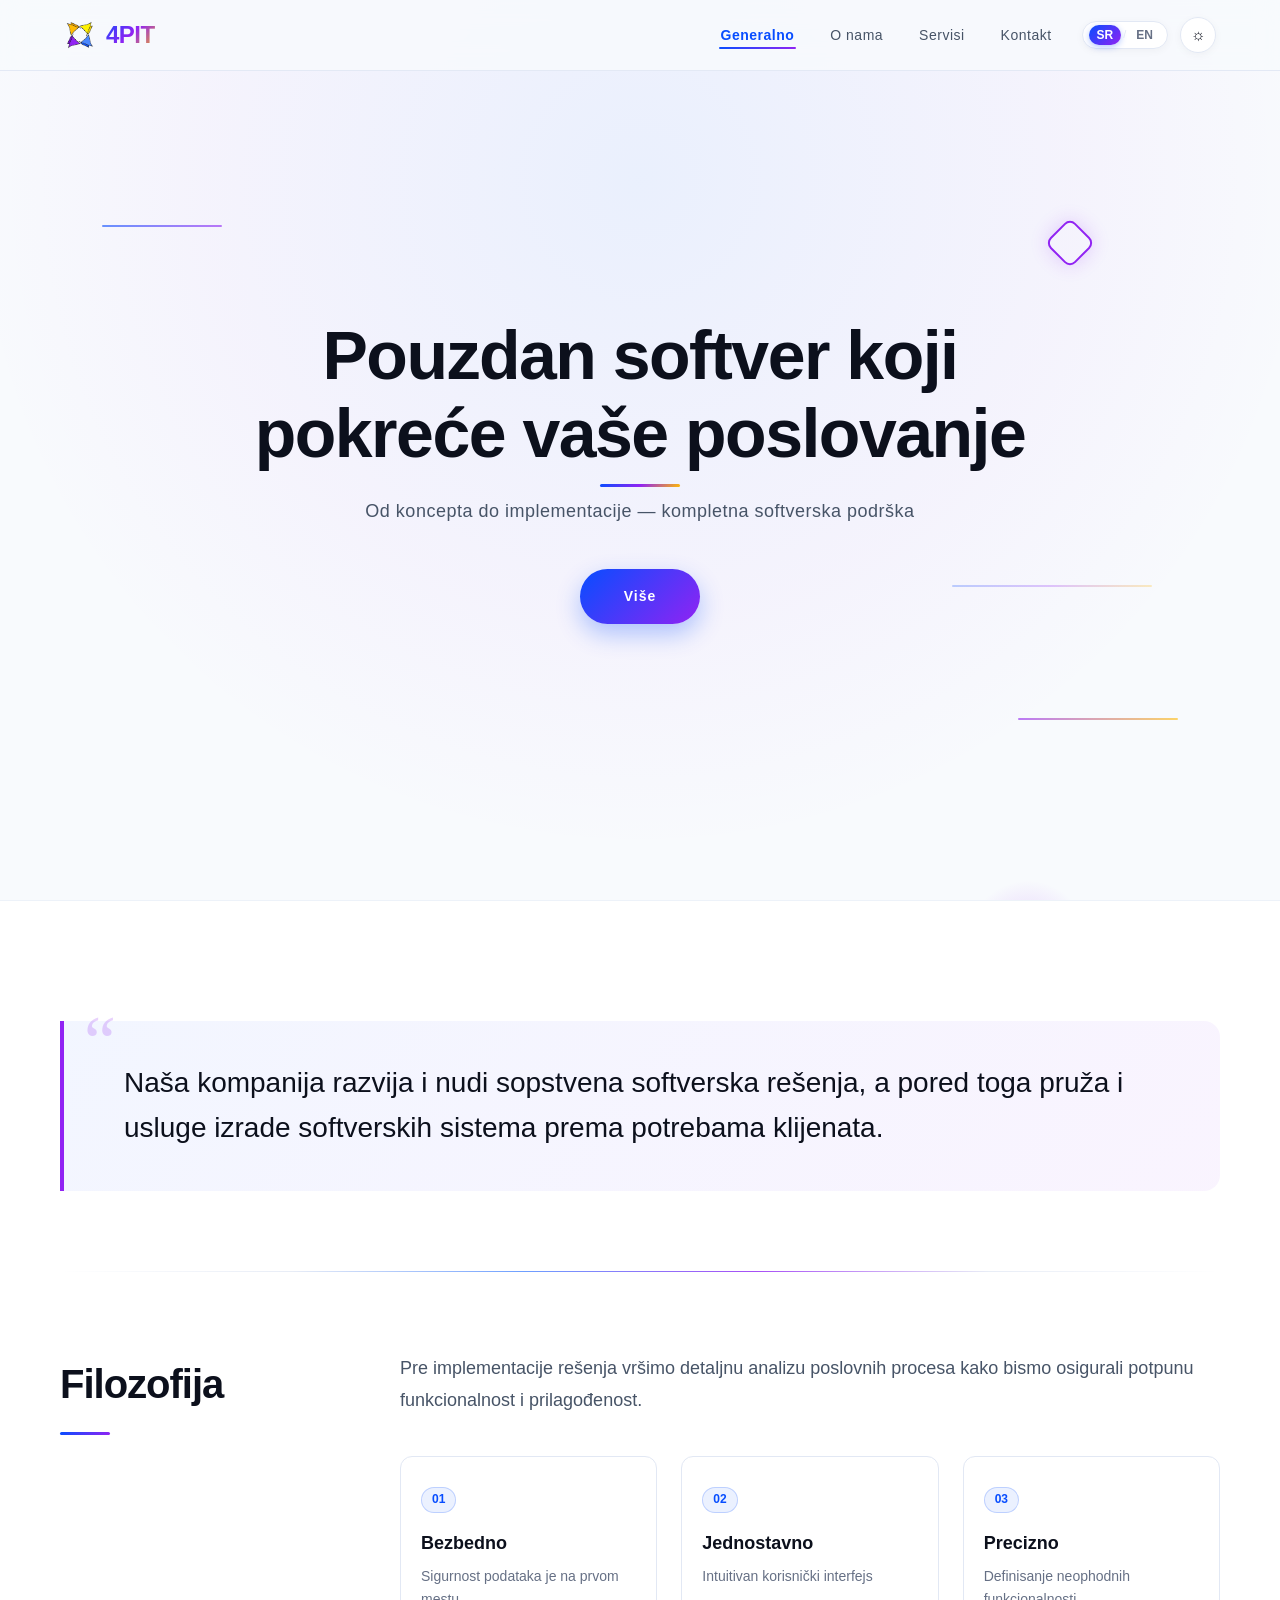
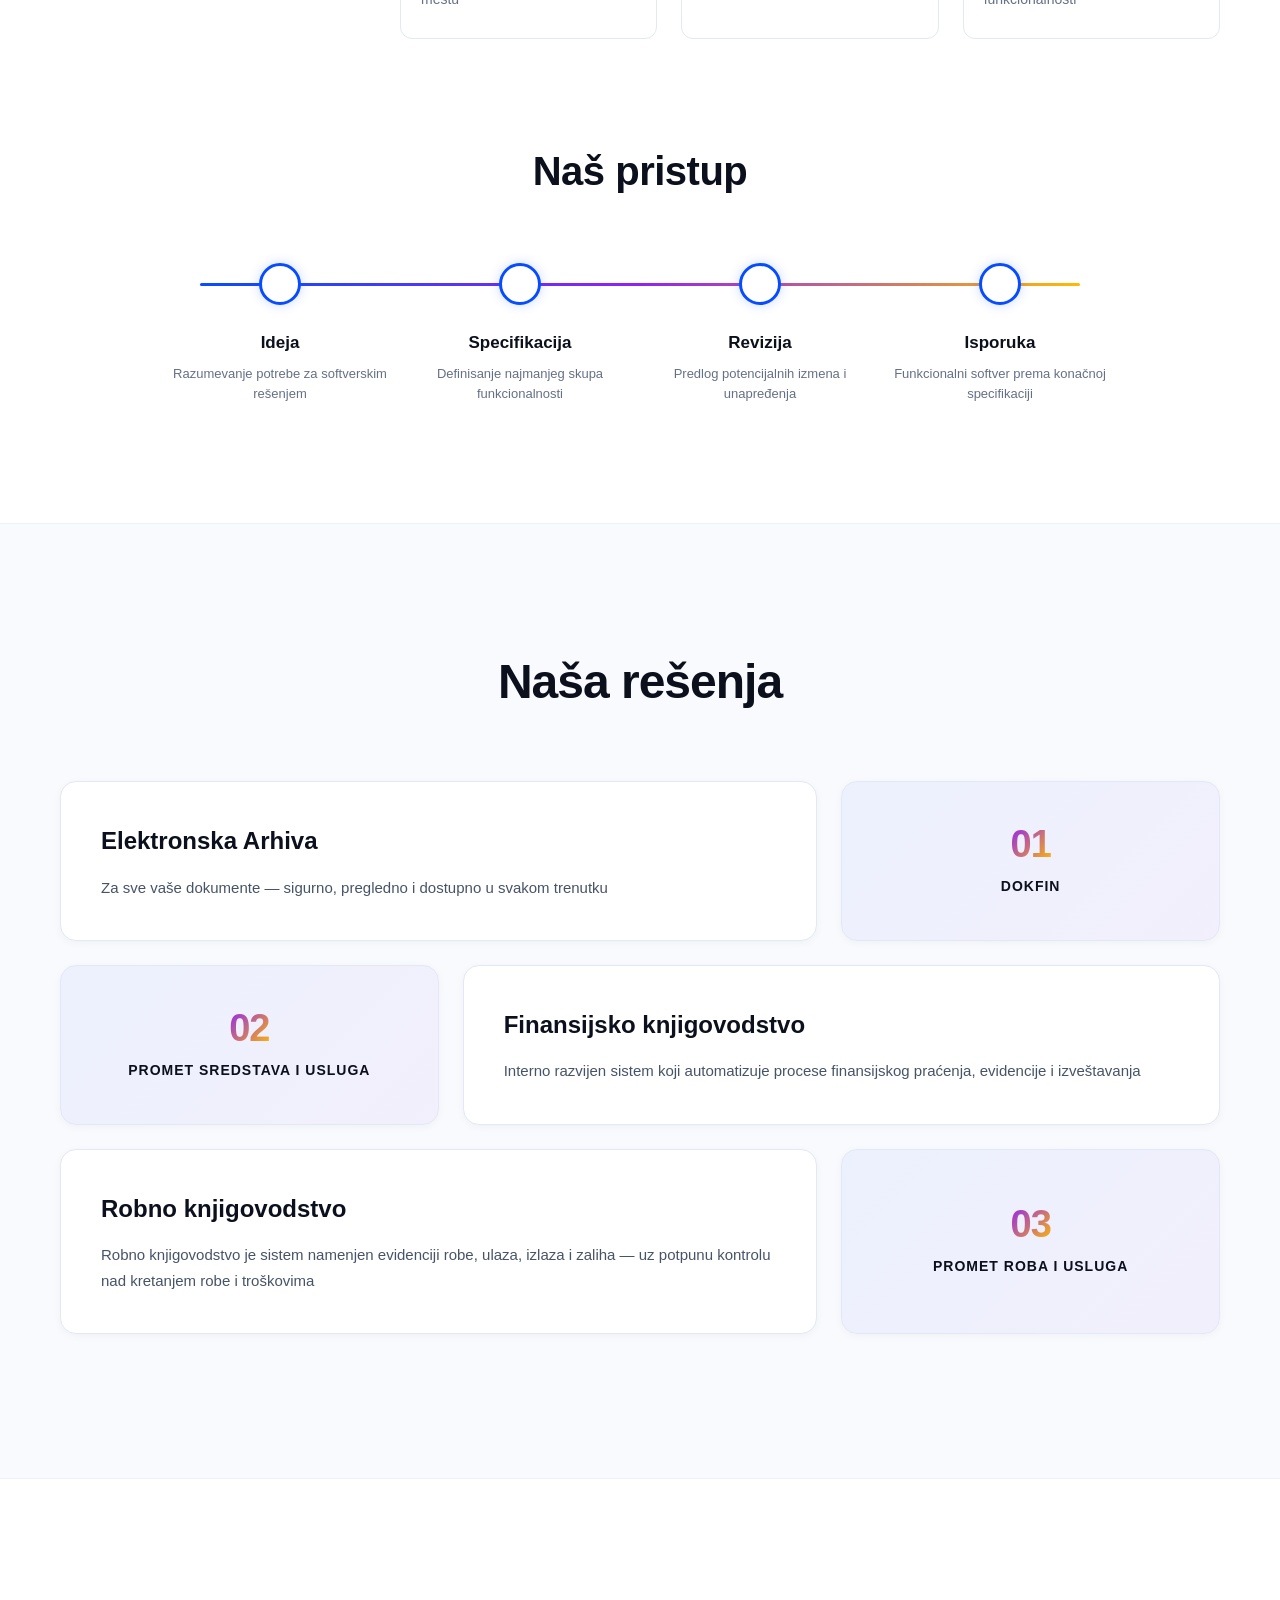
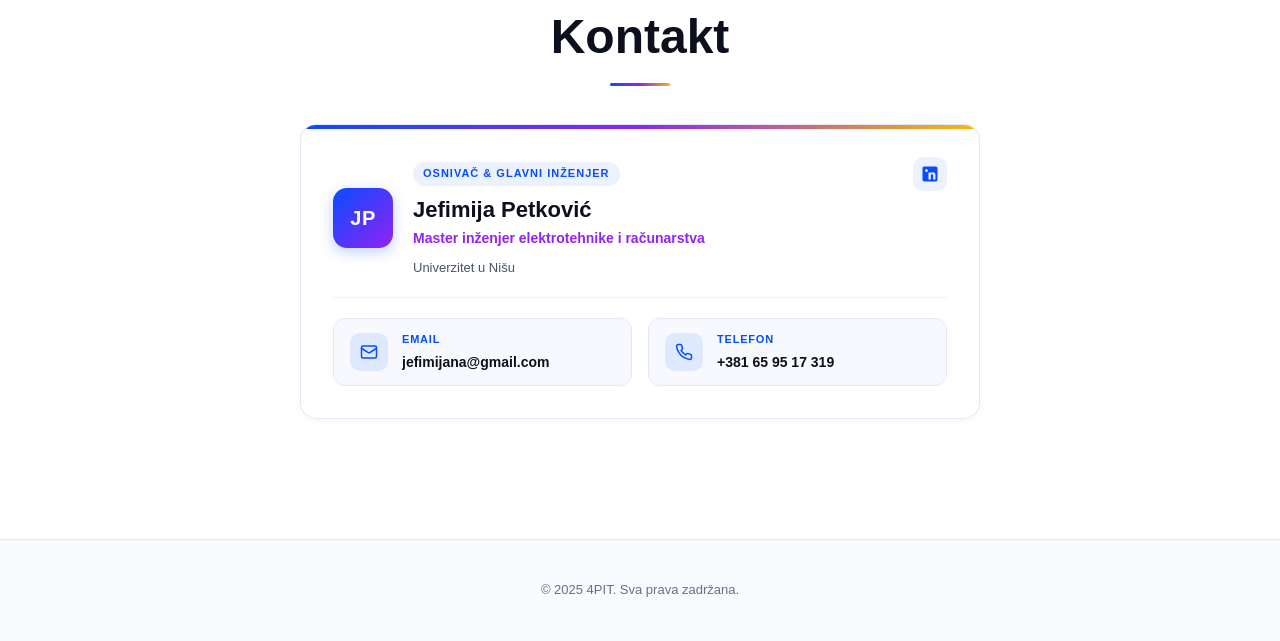
==== commit 71a86c35: "Refactor" ====
--- a/index.html
+++ b/index.html
@@ -134,22 +134,6 @@
 
             <div class="black-line"></div>
 
-            <!-- Stats Section -->
-            <div class="stats-grid fade-in">
-                <div class="stat-item">
-                    <div class="stat-number">5+</div>
-                    <div class="stat-label" data-i18n="about.statProjects">Projekata</div>
-                </div>
-                <div class="stat-item">
-                    <div class="stat-number">7+</div>
-                    <div class="stat-label" data-i18n="about.statExp">Godina iskustva</div>
-                </div>
-                <div class="stat-item">
-                    <div class="stat-number">∞</div>
-                    <div class="stat-label" data-i18n="about.statPoss">Mogućnosti</div>
-                </div>
-            </div>
-
             <!-- Philosophy Section -->
             <div class="philosophy-section fade-in">
                 <div class="philosophy-header">
@@ -268,14 +252,51 @@
             <div class="contact-grid fade-in">
                 <div class="contact-info">
                     <h2 data-i18n="contact.title">Kontakt</h2>
-                    <div class="contact-cards">
-                        <div class="info-item">
-                            <h4 data-i18n="contact.emailLabel">Email</h4>
-                            <p><a href="mailto:jefimijana@gmail.com" class="contact-link">jefimijana@gmail.com</a></p>
-                        </div>
-                        <div class="info-item">
-                            <h4 data-i18n="contact.phoneLabel">Telefon</h4>
-                            <p><a href="tel:+381659517319" class="contact-link">+381 65 95 17 319</a></p>
+
+                    <!-- Unified Concise Contact Card -->
+                    <div class="contact-card">
+                        <div class="owner-header">
+                            <div class="owner-avatar">JP</div>
+                            <div class="owner-meta">
+                                <div class="owner-top-row">
+                                    <span class="owner-role-badge" data-i18n="contact.ownerRole">Osnivač & Glavni Inženjer</span>
+                                    <a href="https://www.linkedin.com/in/jefimijapetkovic/" target="_blank" rel="noopener noreferrer" class="linkedin-icon-link" aria-label="LinkedIn" title="LinkedIn">
+                                        <svg viewBox="0 0 24 24" width="20" height="20" fill="currentColor">
+                                            <path d="M19 3a2 2 0 0 1 2 2v14a2 2 0 0 1-2 2H5a2 2 0 0 1-2-2V5a2 2 0 0 1 2-2h14m-.5 15.5v-5.3a3.26 3.26 0 0 0-3.26-3.26c-.85 0-1.84.52-2.28 1.3v-1.11h-2.79v8.37h2.79v-4.93c0-.77.62-1.4 1.39-1.4a1.4 1.4 0 0 1 1.4 1.4v4.93h2.75M6.46 10.9h2.79v8.37H6.46v-8.37M7.86 6.34a1.63 1.63 0 1 0 0 3.26 1.63 1.63 0 0 0 0-3.26Z"/>
+                                        </svg>
+                                    </a>
+                                </div>
+                                <h3 class="owner-name" data-i18n="contact.ownerName">Jefimija Petković</h3>
+                                <p class="owner-degree" data-i18n="contact.ownerDegree">Master inženjer elektrotehnike i računarstva</p>
+                                <span class="owner-university"><span data-i18n="contact.ownerUni">Univerzitet u Nišu</span></span>
+                            </div>
+                        </div>
+
+                        <div class="contact-details">
+                            <a href="mailto:jefimijana@gmail.com" class="contact-item">
+                                <span class="contact-item-icon">
+                                    <svg viewBox="0 0 24 24" width="18" height="18" fill="none" stroke="currentColor" stroke-width="2" stroke-linecap="round" stroke-linejoin="round">
+                                        <rect width="20" height="16" x="2" y="4" rx="2"></rect>
+                                        <path d="m22 7-8.97 5.7a1.94 1.94 0 0 1-2.06 0L2 7"></path>
+                                    </svg>
+                                </span>
+                                <div class="contact-item-info">
+                                    <span class="contact-item-label" data-i18n="contact.emailLabel">Email</span>
+                                    <span class="contact-item-val">jefimijana@gmail.com</span>
+                                </div>
+                            </a>
+
+                            <a href="tel:+381659517319" class="contact-item">
+                                <span class="contact-item-icon">
+                                    <svg viewBox="0 0 24 24" width="18" height="18" fill="none" stroke="currentColor" stroke-width="2" stroke-linecap="round" stroke-linejoin="round">
+                                        <path d="M22 16.92v3a2 2 0 0 1-2.18 2 19.79 19.79 0 0 1-8.63-3.07 19.5 19.5 0 0 1-6-6 19.79 19.79 0 0 1-3.07-8.67A2 2 0 0 1 4.11 2h3a2 2 0 0 1 2 1.72 12.84 12.84 0 0 0 .7 2.81 2 2 0 0 1-.45 2.11L8.09 9.91a16 16 0 0 0 6 6l1.27-1.27a2 2 0 0 1 2.11-.45 12.84 12.84 0 0 0 2.81.7A2 2 0 0 1 22 16.92z"></path>
+                                    </svg>
+                                </span>
+                                <div class="contact-item-info">
+                                    <span class="contact-item-label" data-i18n="contact.phoneLabel">Telefon</span>
+                                    <span class="contact-item-val">+381 65 95 17 319</span>
+                                </div>
+                            </a>
                         </div>
                     </div>
                 </div>
--- a/tooplate-minimal-white-style.css
+++ b/tooplate-minimal-white-style.css
@@ -876,53 +876,212 @@
     border-radius: 3px;
 }
 
-.contact-cards {
-    display: grid;
-    grid-template-columns: repeat(2, 1fr);
-    gap: 24px;
-    max-width: 640px;
-    margin: 0 auto;
-}
-
-.info-item {
+/* Unified Concise Contact Card */
+.contact-card {
     background: var(--bg-card);
     border: 1px solid var(--border-color);
+    border-radius: 16px;
+    padding: 32px;
+    margin: 0 auto;
+    max-width: 680px;
+    text-align: left;
+    box-shadow: var(--shadow-sm);
+    position: relative;
+    overflow: hidden;
+    transition: all 0.3s ease;
+}
+
+.contact-card::before {
+    content: '';
+    position: absolute;
+    top: 0;
+    left: 0;
+    right: 0;
+    height: 4px;
+    background: var(--gradient-brand);
+}
+
+.contact-card:hover {
+    transform: translateY(-3px);
+    box-shadow: var(--shadow-md);
+    border-color: rgba(7, 77, 255, 0.3);
+}
+
+.owner-header {
+    display: flex;
+    align-items: center;
+    gap: 20px;
+    margin-bottom: 18px;
+}
+
+.owner-avatar {
+    width: 60px;
+    height: 60px;
     border-radius: 14px;
-    padding: 28px 20px;
-    transition: all 0.3s ease;
-    box-shadow: var(--shadow-sm);
-}
-
-.info-item:hover {
-    border-color: var(--brand-purple);
-    transform: translateY(-4px);
-    box-shadow: var(--shadow-md);
-}
-
-.info-item h4 {
-    font-size: 13px;
+    background: var(--gradient-primary);
+    color: #ffffff;
+    display: flex;
+    align-items: center;
+    justify-content: center;
+    font-size: 20px;
+    font-weight: 700;
+    letter-spacing: 0.5px;
+    flex-shrink: 0;
+    box-shadow: 0 4px 14px rgba(7, 77, 255, 0.25);
+}
+
+.owner-meta {
+    flex: 1;
+    min-width: 0;
+}
+
+.owner-top-row {
+    display: flex;
+    align-items: center;
+    justify-content: space-between;
+    gap: 12px;
+    margin-bottom: 6px;
+}
+
+.owner-role-badge {
+    display: inline-block;
+    font-size: 11px;
     font-weight: 700;
     text-transform: uppercase;
     letter-spacing: 1px;
     color: var(--brand-blue);
-    margin-bottom: 8px;
-}
-
-.info-item p {
-    font-size: 16px;
+    background: rgba(7, 77, 255, 0.08);
+    padding: 3px 10px;
+    border-radius: 20px;
+}
+
+.linkedin-icon-link {
+    display: inline-flex;
+    align-items: center;
+    justify-content: center;
+    width: 34px;
+    height: 34px;
+    border-radius: 10px;
+    background: rgba(7, 77, 255, 0.08);
+    color: var(--brand-blue);
+    transition: all 0.25s ease;
+    flex-shrink: 0;
+    text-decoration: none;
+}
+
+.linkedin-icon-link:hover {
+    background: #0077b5;
+    color: #ffffff;
+    transform: translateY(-2px);
+    box-shadow: 0 4px 12px rgba(0, 119, 181, 0.35);
+}
+
+.owner-name {
+    font-size: 22px;
+    font-weight: 700;
+    color: var(--text-primary);
+    margin: 0 0 4px 0;
+    line-height: 1.2;
+}
+
+.owner-degree {
+    font-size: 14px;
+    font-weight: 600;
+    color: var(--brand-purple);
+    margin: 0 0 4px 0;
+}
+
+.owner-university {
+    display: inline-flex;
+    align-items: center;
+    gap: 6px;
+    font-size: 13px;
+    color: var(--text-secondary);
     font-weight: 500;
-    color: var(--text-primary);
-    margin: 0;
-}
-
-.contact-link {
-    color: var(--text-primary);
+}
+
+.owner-uni-icon {
+    font-size: 14px;
+}
+
+.owner-summary {
+    font-size: 15px;
+    line-height: 1.65;
+    color: var(--text-secondary);
+    margin: 0 0 22px 0;
+    border-top: 1px solid var(--border-subtle);
+    padding-top: 16px;
+}
+
+.contact-details {
+    display: grid;
+    grid-template-columns: repeat(2, 1fr);
+    gap: 16px;
+    border-top: 1px solid var(--border-subtle);
+    padding-top: 20px;
+}
+
+.contact-item {
+    display: flex;
+    align-items: center;
+    gap: 14px;
+    padding: 12px 16px;
+    border-radius: 12px;
+    background: rgba(7, 77, 255, 0.03);
+    border: 1px solid var(--border-color);
     text-decoration: none;
-    transition: color 0.2s ease;
-}
-
-.contact-link:hover {
-    color: var(--brand-purple);
+    transition: all 0.25s ease;
+    min-width: 0;
+}
+
+.contact-item:hover {
+    border-color: var(--brand-blue);
+    background: rgba(7, 77, 255, 0.08);
+    transform: translateY(-2px);
+    box-shadow: var(--shadow-sm);
+}
+
+.contact-item-icon {
+    width: 38px;
+    height: 38px;
+    border-radius: 10px;
+    display: flex;
+    align-items: center;
+    justify-content: center;
+    background: rgba(7, 77, 255, 0.1);
+    color: var(--brand-blue);
+    flex-shrink: 0;
+    transition: transform 0.2s ease;
+}
+
+.contact-item:hover .contact-item-icon {
+    transform: scale(1.08);
+    color: var(--brand-blue);
+}
+
+.contact-item-info {
+    display: flex;
+    flex-direction: column;
+    min-width: 0;
+    overflow: hidden;
+}
+
+.contact-item-label {
+    font-size: 11px;
+    font-weight: 700;
+    text-transform: uppercase;
+    letter-spacing: 0.8px;
+    color: var(--brand-blue);
+    margin-bottom: 2px;
+}
+
+.contact-item-val {
+    font-size: 14px;
+    font-weight: 600;
+    color: var(--text-primary);
+    text-overflow: ellipsis;
+    overflow: hidden;
+    white-space: nowrap;
 }
 
 /* Footer */
@@ -1115,7 +1274,17 @@
         flex-shrink: 0;
     }
 
-    .contact-cards {
+    .contact-details {
         grid-template-columns: 1fr;
     }
-}
+
+    .contact-card {
+        padding: 24px 20px;
+    }
+
+    .owner-header {
+        flex-direction: column;
+        align-items: flex-start;
+        gap: 14px;
+    }
+}
